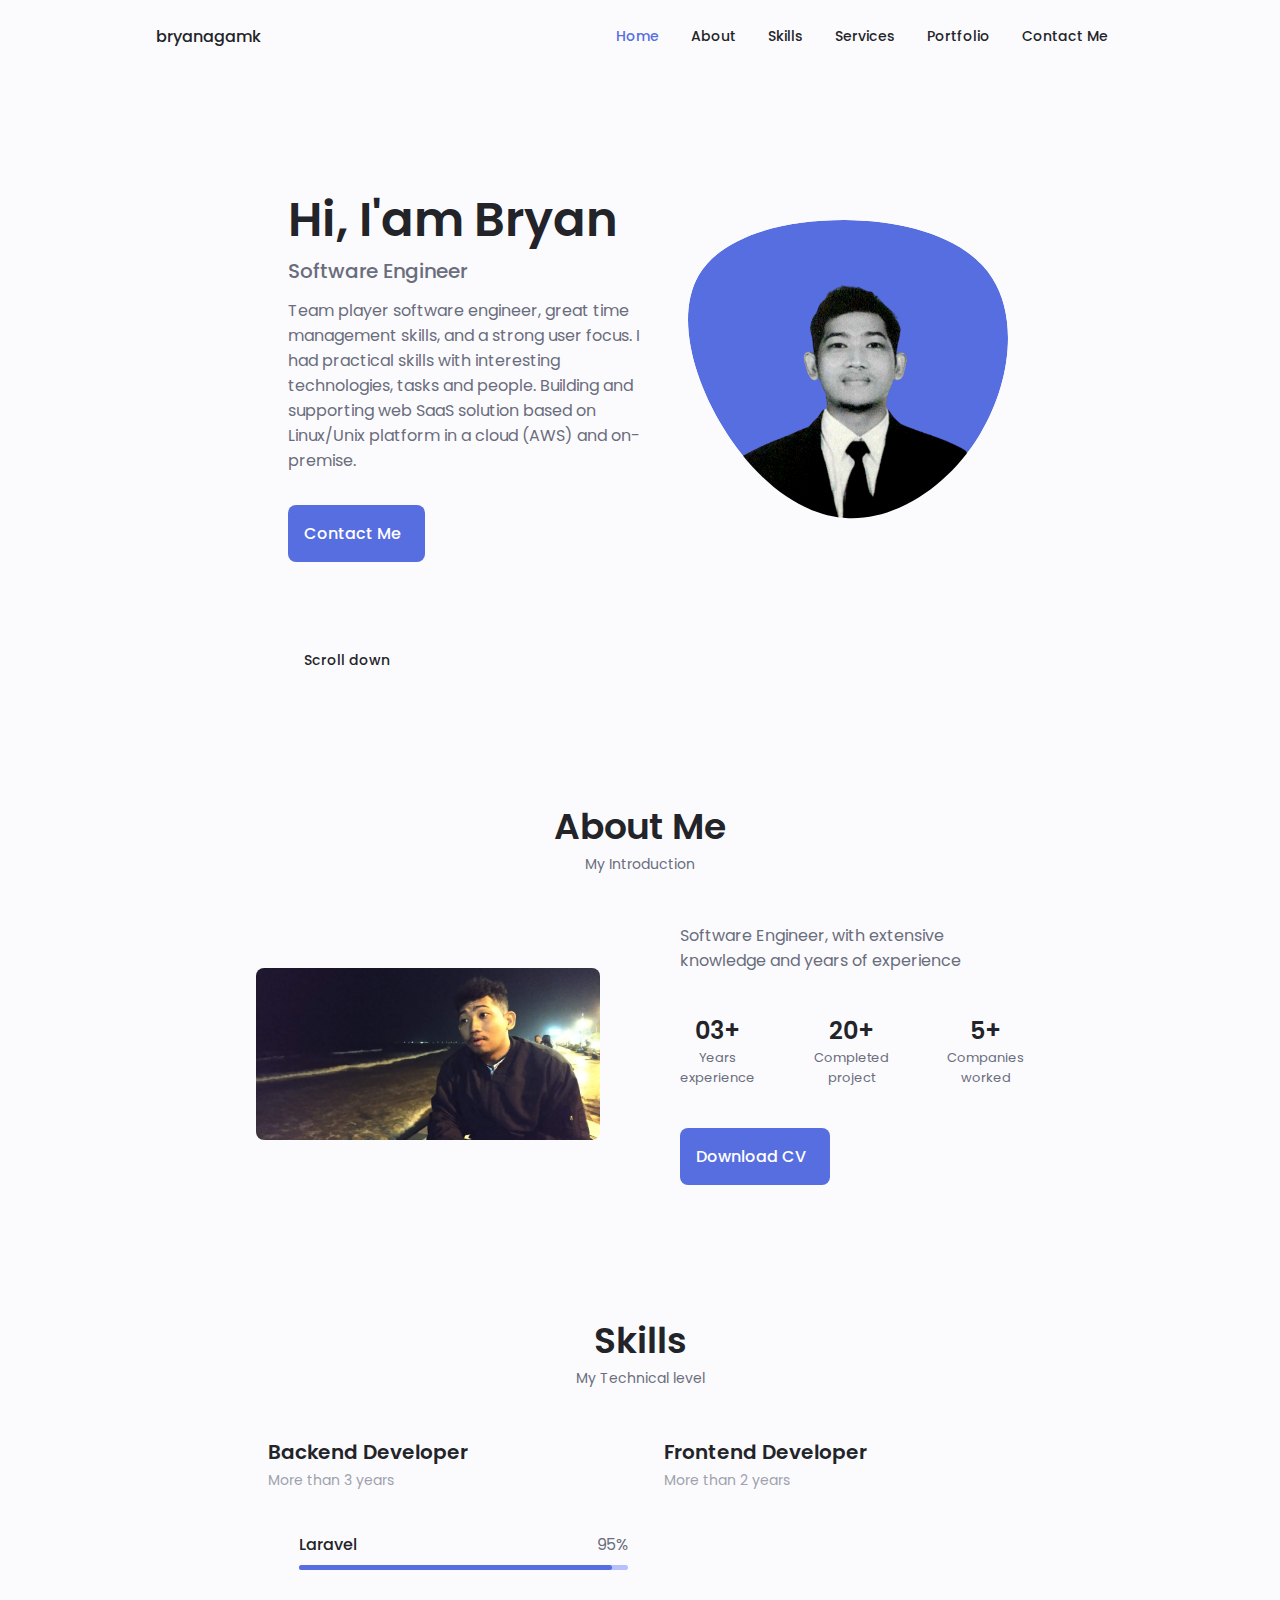
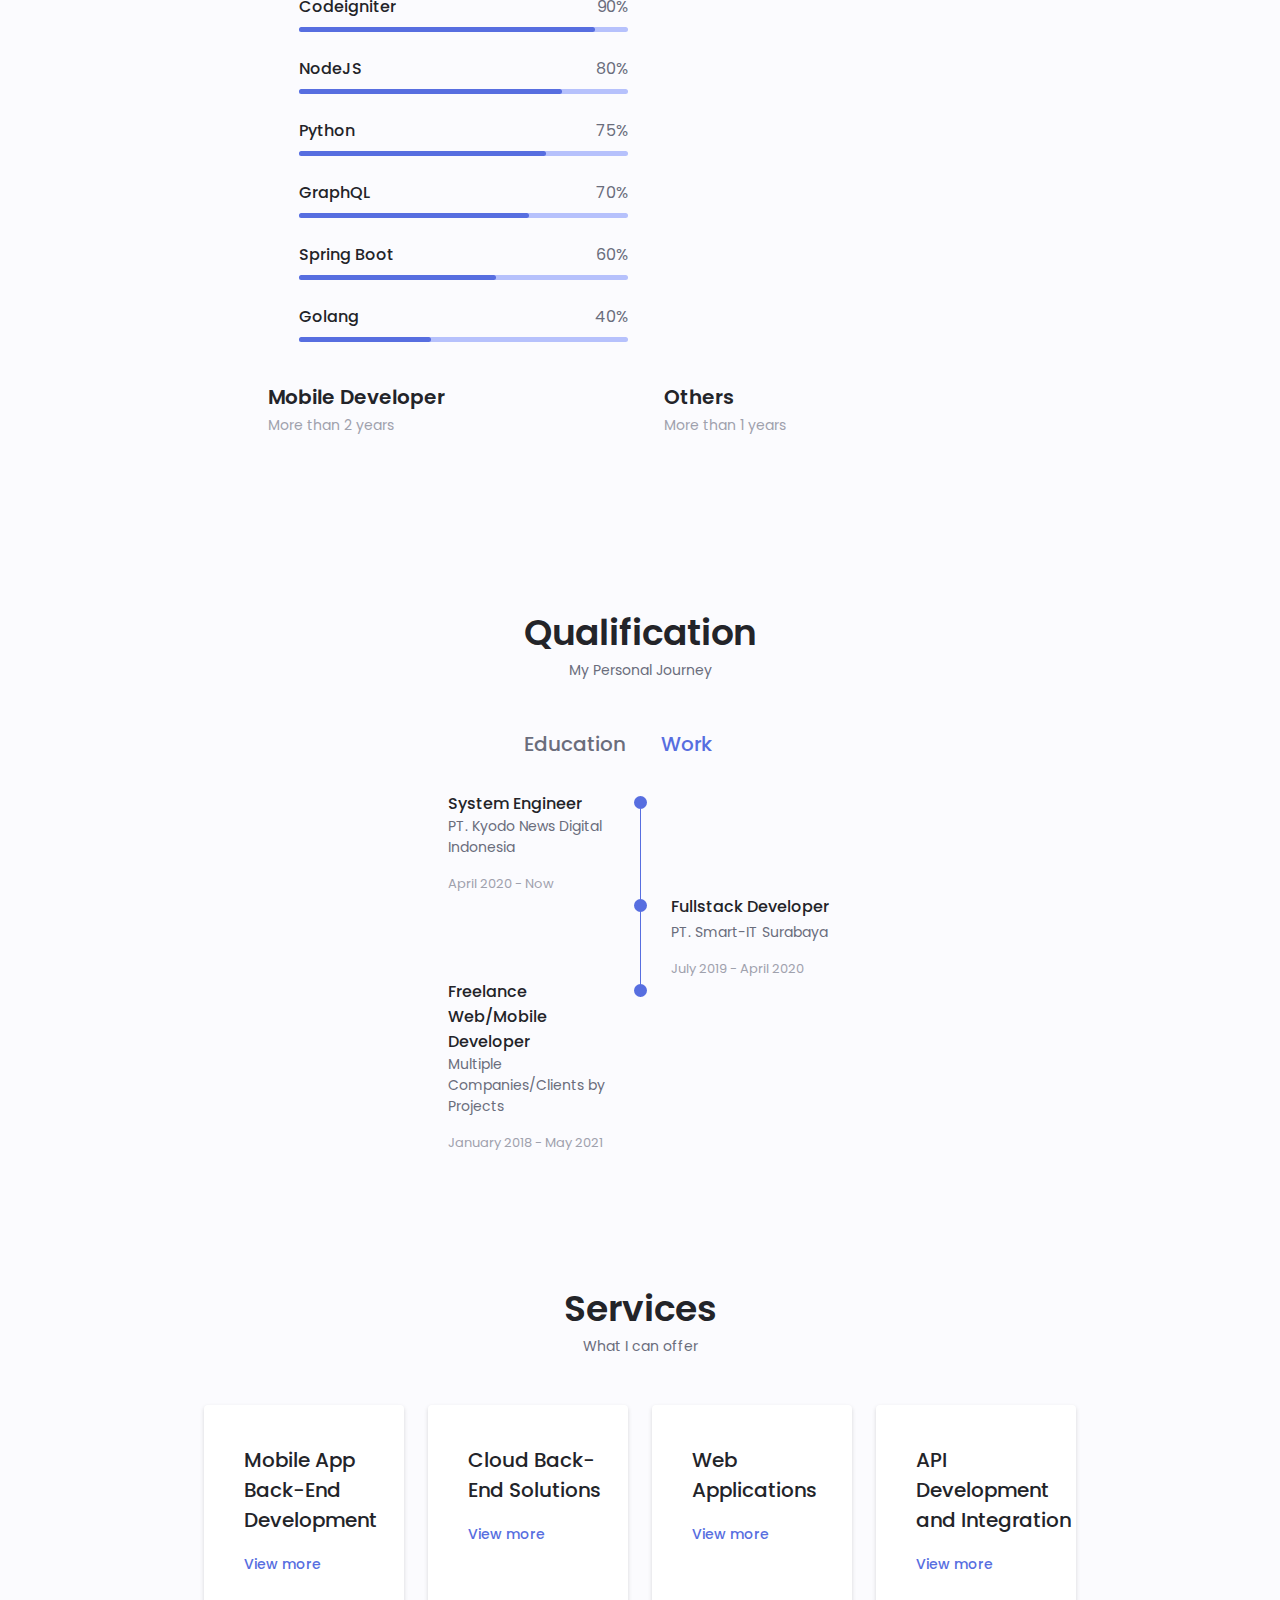
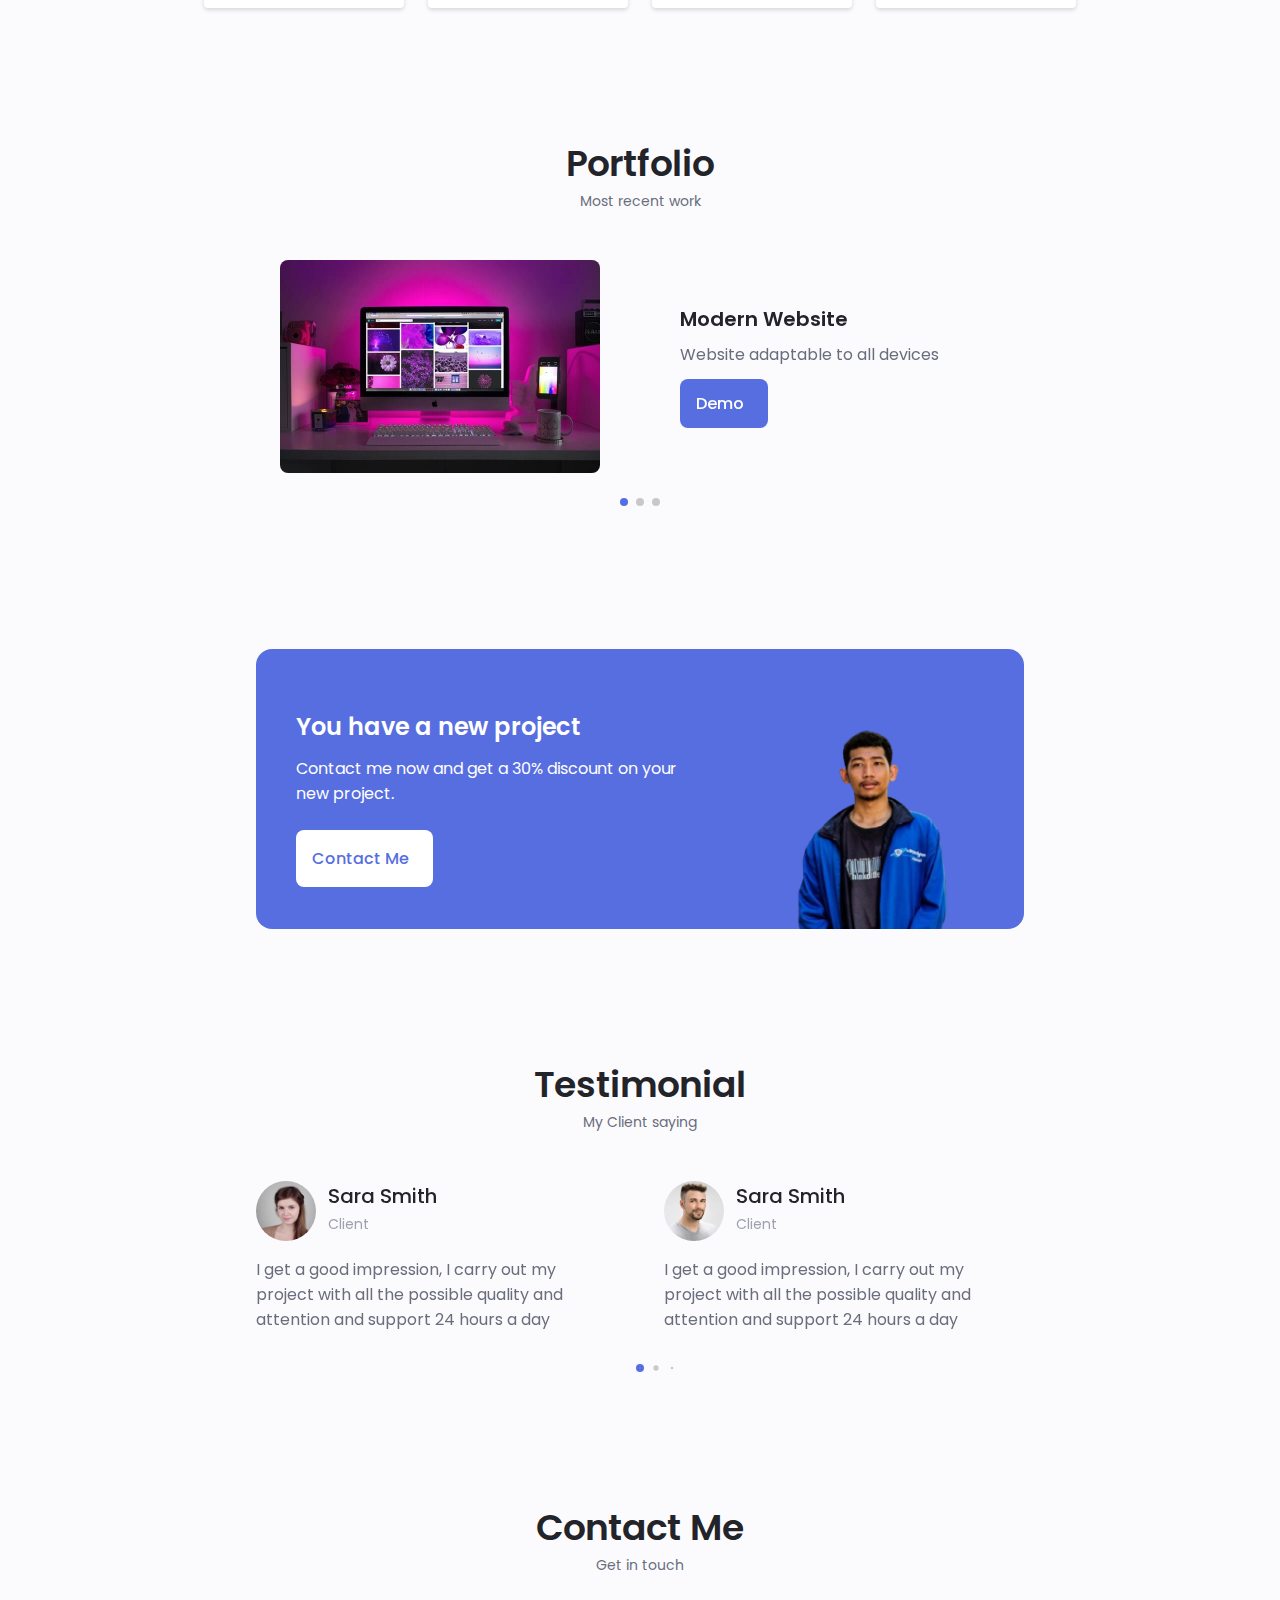
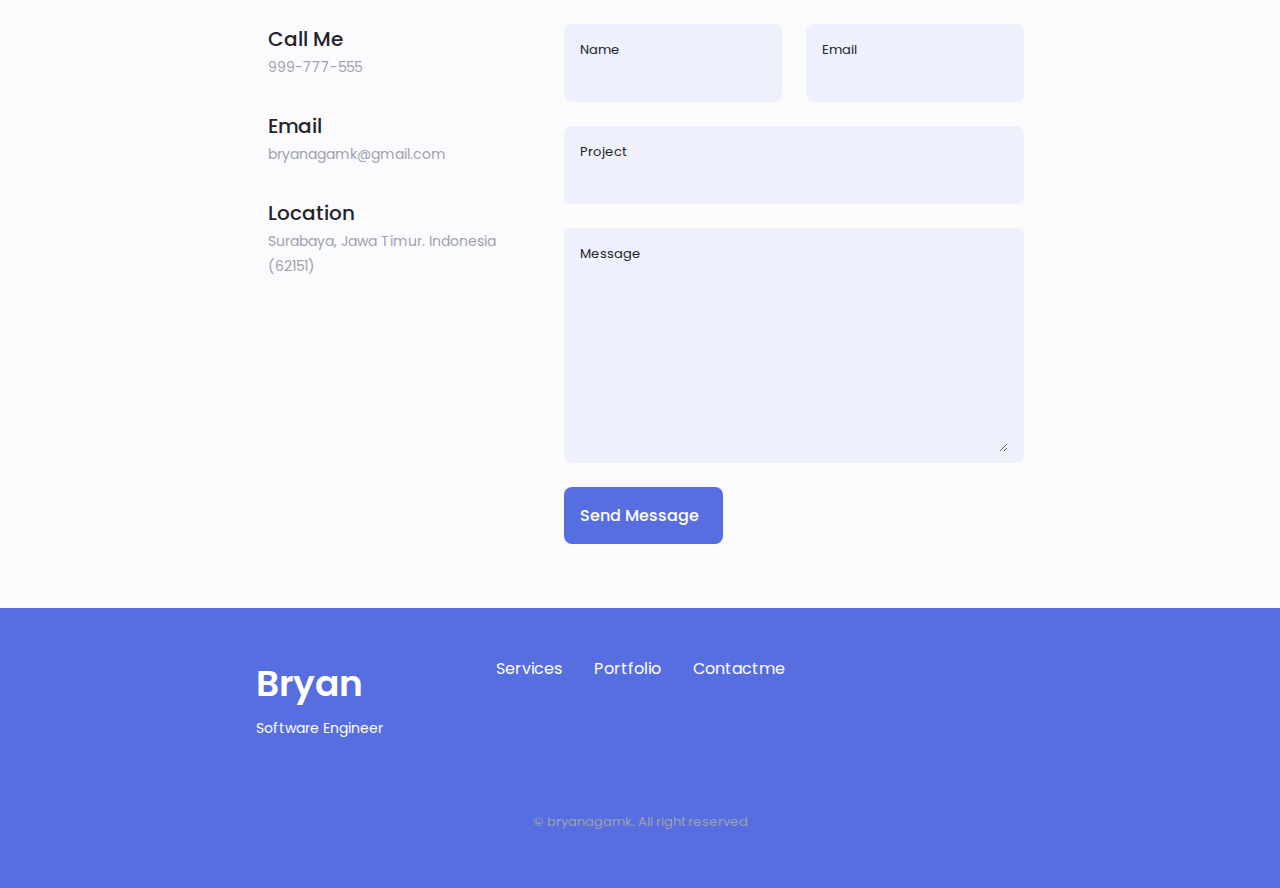
==== index.html @ 6839bb63 "fixing typo" ====
<!DOCTYPE html>
<html lang="en">

<head>
	<meta charset="UTF-8" />
	<meta name="viewport" content="width=device-width, initial-scale=1.0" />

	<!--==================== UNICONS ====================-->
	<link rel="stylesheet" href="https://unicons.iconscout.com/release/v4.0.0/css/line.css" />

	<!--==================== SWIPER CSS ====================-->
	<link rel="stylesheet" href="assets/css/swiper-bundle.min.css" />

	<!--==================== CSS ====================-->
	<link rel="stylesheet" href="assets/css/styles.css" />

	<title>Welcome to Bryan's Website</title>
</head>

<body>
	<!--==================== HEADER ====================-->
	<header class="header" id="header">
		<nav class="nav container">
			<a href="#" class="nav__logo">bryanagamk</a>

			<div class="nav__menu" id="nav-menu">
				<ul class="nav__list grid">
					<li class="nav__item">
						<a href="#home" class="nav__link active-link">
							<i class="uil uil-estate nav__icon"></i> Home
						</a>
					</li>
					<li class="nav__item">
						<a href="#about" class="nav__link">
							<i class="uil uil-user nav__icon"></i> About
						</a>
					</li>
					<li class="nav__item">
						<a href="#skills" class="nav__link">
							<i class="uil uil-file-alt nav__icon"></i>
							Skills
						</a>
					</li>
					<li class="nav__item">
						<a href="#services" class="nav__link">
							<i class="uil uil-briefcase-alt nav__icon"></i>
							Services
						</a>
					</li>
					<li class="nav__item">
						<a href="#portfolio" class="nav__link">
							<i class="uil uil-scenery nav__icon"></i>
							Portfolio
						</a>
					</li>
					<li class="nav__item">
						<a href="#contact" class="nav__link">
							<i class="uil uil-message nav__icon"></i>
							Contact Me
						</a>
					</li>
				</ul>
				<i class="uil uil-times nav__close" id="nav-close"></i>
			</div>
			<div class="nav__btns">
				<!-- Theme change button -->
				<i class="uil uil-moon change-theme" id="theme-button"></i>
				<div class="nav__toggle" id="nav-toggle">
					<i class="uil uil-apps"></i>
				</div>
			</div>
		</nav>
	</header>

	<!--==================== MAIN ====================-->
	<main class="main">
		<!--==================== HOME ====================-->
		<section class="home section" id="home">
			<div class="home__container container grid">
				<div class="home__content grid">
					<div class="home__social">
						<a href="https://www.linkedin.com/in/bryan-agam-kottama-2006a0110/" target="_blank"
							class="home__social-icon">
							<i class="uil uil-linkedin-alt"></i>
						</a>
						<a href="https://github.com/bryanagamk" target="_blank" class="home__social-icon">
							<i class="uil uil-github-alt"></i>
						</a>
						<a href="https://www.instagram.com/bryanagamk/" target="_blank" class="home__social-icon">
							<i class="uil uil-instagram-alt"></i>
						</a>
					</div>

					<div class="home__img">
						<svg class="home__blob" viewBox="0 0 200 187" xmlns="http://www.w3.org/2000/svg"
							xmlns:xlink="http://www.w3.org/1999/xlink">
							<mask id="mask0" mask-type="alpha">
								<path d="M190.312 36.4879C206.582 62.1187 201.309 102.826 182.328 134.186C163.346 165.547 
									130.807 187.559 100.226 186.353C69.6454 185.297 41.0228 161.023 21.7403 129.362C2.45775 
									97.8511 -7.48481 59.1033 6.67581 34.5279C20.9871 10.1032 59.7028 -0.149132 97.9666 
									0.00163737C136.23 0.303176 174.193 10.857 190.312 36.4879Z" />
							</mask>
							<g mask="url(#mask0)">
								<path d="M190.312 36.4879C206.582 62.1187 201.309 102.826 182.328 134.186C163.346 
									165.547 130.807 187.559 100.226 186.353C69.6454 185.297 41.0228 161.023 21.7403 
									129.362C2.45775 97.8511 -7.48481 59.1033 6.67581 34.5279C20.9871 10.1032 59.7028 
									-0.149132 97.9666 0.00163737C136.23 0.303176 174.193 10.857 190.312 36.4879Z" />
								<image class="home__blob-img" x="18" y="22" xlink:href="assets/img/perfil.png" />
							</g>
						</svg>
					</div>

					<div class="home__data">
						<h1 class="home__title">Hi, I'am Bryan</h1>
						<h3 class="home__subtitle">Software Engineer</h3>
						<p class="home__description">
							Team player software engineer, great time management skills, and a strong user focus. I had
							practical skills with interesting technologies, tasks and people.
							Building and supporting web SaaS solution based on Linux/Unix platform in a cloud (AWS) and
							on-premise.
						</p>
						<a href="#contact" class="button button--flex">
							Contact Me
							<i class="uil uil-message button__icon"></i>
						</a>
					</div>
				</div>
				<div class="home__scroll">
					<a href="#about" class="home__scroll-button button--flex">
						<i class="uil uil-mouse-alt home__scroll-mouse"></i>
						<span class="home__scroll-name">Scroll down</span>
						<i class="uil uil-arrow-down home__scroll-arrow"></i>
					</a>
				</div>
			</div>
		</section>

		<!--==================== ABOUT ====================-->
		<section class="about section" id="about">
			<h2 class="section__title">About Me</h2>
			<span class="section__subtitle">My Introduction</span>

			<div class="about__container container grid">
				<img src="assets/img/about.jpg" alt="" class="about__img" />

				<div class="about__data">
					<p class="about__description">
						Software Engineer, with extensive knowledge and years of
						experience
					</p>
					<div class="about__info">
						<div>
							<span class="about__info-title">03+</span>
							<span class="about__info-name">Years <br />
								experience</span>
						</div>
						<div>
							<span class="about__info-title">20+</span>
							<span class="about__info-name">Completed <br />
								project</span>
						</div>
						<div>
							<span class="about__info-title">5+</span>
							<span class="about__info-name">Companies <br />
								worked</span>
						</div>
					</div>

					<div class="about__buttons">
						<a download="" href="assets/pdf/bryanagamk-cv.pdf" class="button button--flex">
							Download CV
							<i class="uil uil-download-alt button__icon"></i>
						</a>
					</div>
				</div>
			</div>
		</section>

		<!--==================== SKILLS ====================-->
		<section class="skills section" id="skills">
			<h2 class="section__title">Skills</h2>
			<span class="section__subtitle">My Technical level</span>

			<div class="skills__container container grid">
				<!-- Skill 1 -->
				<div class="skills__content skills__open">
					<div class="skills__header">
						<i class="uil uil-server-network skills__icon"></i>
						<div>
							<h1 class="skills__title">
								Backend Developer
							</h1>
							<span class="skills__subtitle">More than 3 years</span>
						</div>

						<i class="uil uil-angle-down skills__arrow"></i>
					</div>

					<div class="skills__list grid">
						<div class="skills__data">
							<div class="skills__titles">
								<h3 class="skills__name">Laravel</h3>
								<span class="skills__number">95%</span>
							</div>
							<div class="skills__bar">
								<span class="skills__percentage skills__laravel"></span>
							</div>
						</div>

						<div class="skills__data">
							<div class="skills__titles">
								<h3 class="skills__name">Codeigniter</h3>
								<span class="skills__number">90%</span>
							</div>
							<div class="skills__bar">
								<span class="skills__percentage skills__ci"></span>
							</div>
						</div>

						<div class="skills__data">
							<div class="skills__titles">
								<h3 class="skills__name">NodeJS</h3>
								<span class="skills__number">80%</span>
							</div>
							<div class="skills__bar">
								<span class="skills__percentage skills__nodejs"></span>
							</div>
						</div>

						<div class="skills__data">
							<div class="skills__titles">
								<h3 class="skills__name">Python</h3>
								<span class="skills__number">75%</span>
							</div>
							<div class="skills__bar">
								<span class="skills__percentage skills__python"></span>
							</div>
						</div>

						<div class="skills__data">
							<div class="skills__titles">
								<h3 class="skills__name">GraphQL</h3>
								<span class="skills__number">70%</span>
							</div>
							<div class="skills__bar">
								<span class="skills__percentage skills__graphql"></span>
							</div>
						</div>

						<div class="skills__data">
							<div class="skills__titles">
								<h3 class="skills__name">
									Spring Boot
								</h3>
								<span class="skills__number">60%</span>
							</div>
							<div class="skills__bar">
								<span class="skills__percentage skills__spring"></span>
							</div>
						</div>

						<div class="skills__data">
							<div class="skills__titles">
								<h3 class="skills__name">Golang</h3>
								<span class="skills__number">40%</span>
							</div>
							<div class="skills__bar">
								<span class="skills__percentage skills__golang"></span>
							</div>
						</div>
					</div>
				</div>

				<!-- Skill 2 -->
				<div class="skills__content skills__close">
					<div class="skills__header">
						<i class="uil uil-brackets-curly skills__icon"></i>
						<div>
							<h1 class="skills__title">
								Frontend Developer
							</h1>
							<span class="skills__subtitle">More than 2 years</span>
						</div>

						<i class="uil uil-angle-down skills__arrow"></i>
					</div>

					<div class="skills__list grid">
						<div class="skills__data">
							<div class="skills__titles">
								<h3 class="skills__name">HTML</h3>
								<span class="skills__number">90%</span>
							</div>
							<div class="skills__bar">
								<span class="skills__percentage skills__html"></span>
							</div>
						</div>

						<div class="skills__data">
							<div class="skills__titles">
								<h3 class="skills__name">CSS</h3>
								<span class="skills__number">90%</span>
							</div>
							<div class="skills__bar">
								<span class="skills__percentage skills__css"></span>
							</div>
						</div>

						<div class="skills__data">
							<div class="skills__titles">
								<h3 class="skills__name">JavaScript</h3>
								<span class="skills__number">80%</span>
							</div>
							<div class="skills__bar">
								<span class="skills__percentage skills__js"></span>
							</div>
						</div>

						<div class="skills__data">
							<div class="skills__titles">
								<h3 class="skills__name">ReactJS</h3>
								<span class="skills__number">80%</span>
							</div>
							<div class="skills__bar">
								<span class="skills__percentage skills__react"></span>
							</div>
						</div>

						<div class="skills__data">
							<div class="skills__titles">
								<h3 class="skills__name">Tailwind</h3>
								<span class="skills__number">80%</span>
							</div>
							<div class="skills__bar">
								<span class="skills__percentage skills__tailwind"></span>
							</div>
						</div>

						<div class="skills__data">
							<div class="skills__titles">
								<h3 class="skills__name">Bootstrap</h3>
								<span class="skills__number">75%</span>
							</div>
							<div class="skills__bar">
								<span class="skills__percentage skills__bootstrap"></span>
							</div>
						</div>
					</div>
				</div>

				<!-- Skill 3 -->
				<div class="skills__content skills__close">
					<div class="skills__header">
						<i class="uil uil-android skills__icon"></i>
						<div>
							<h1 class="skills__title">
								Mobile Developer
							</h1>
							<span class="skills__subtitle">More than 2 years</span>
						</div>

						<i class="uil uil-angle-down skills__arrow"></i>
					</div>

					<div class="skills__list grid">
						<div class="skills__data">
							<div class="skills__titles">
								<h3 class="skills__name">Java</h3>
								<span class="skills__number">80%</span>
							</div>
							<div class="skills__bar">
								<span class="skills__percentage skills__java"></span>
							</div>
						</div>

						<div class="skills__data">
							<div class="skills__titles">
								<h3 class="skills__name">React Native</h3>
								<span class="skills__number">75%</span>
							</div>
							<div class="skills__bar">
								<span class="skills__percentage skills__rnative"></span>
							</div>
						</div>

						<div class="skills__data">
							<div class="skills__titles">
								<h3 class="skills__name"> Kotlin </h3>
								<span class="skills__number">60%</span>
							</div>
							<div class="skills__bar">
								<span class="skills__percentage skills__kotlin"></span>
							</div>
						</div>

					</div>
				</div>

				<!-- Skill 4 -->
				<div class="skills__content skills__close">
					<div class="skills__header">
						<i class="uil uil-cloud-database-tree skills__icon"></i>
						<div>
							<h1 class="skills__title">
								Others
							</h1>
							<span class="skills__subtitle">More than 1 years</span>
						</div>

						<i class="uil uil-angle-down skills__arrow"></i>
					</div>

					<div class="skills__list grid">
						<div class="skills__data">
							<div class="skills__titles">
								<h3 class="skills__name">Git</h3>
								<span class="skills__number">90%</span>
							</div>
							<div class="skills__bar">
								<span class="skills__percentage skills__git"></span>
							</div>
						</div>

						<div class="skills__data">
							<div class="skills__titles">
								<h3 class="skills__name">Linux</h3>
								<span class="skills__number">90%</span>
							</div>
							<div class="skills__bar">
								<span class="skills__percentage skills__linux"></span>
							</div>
						</div>

						<div class="skills__data">
							<div class="skills__titles">
								<h3 class="skills__name">AWS (VPC, EC2, ALB, S3, etc)</h3>
								<span class="skills__number">80%</span>
							</div>
							<div class="skills__bar">
								<span class="skills__percentage skills__aws"></span>
							</div>
						</div>

						<div class="skills__data">
							<div class="skills__titles">
								<h3 class="skills__name">MySQL</h3>
								<span class="skills__number">85%</span>
							</div>
							<div class="skills__bar">
								<span class="skills__percentage skills__mysql"></span>
							</div>
						</div>

						<div class="skills__data">
							<div class="skills__titles">
								<h3 class="skills__name">PostgreSQL</h3>
								<span class="skills__number">80%</span>
							</div>
							<div class="skills__bar">
								<span class="skills__percentage skills__pgsql"></span>
							</div>
						</div>
						<div class="skills__data">
							<div class="skills__titles">
								<h3 class="skills__name">MongoDB</h3>
								<span class="skills__number">75%</span>
							</div>
							<div class="skills__bar">
								<span class="skills__percentage skills__mongo"></span>
							</div>
						</div>
						<div class="skills__data">
							<div class="skills__titles">
								<h3 class="skills__name">Firebase</h3>
								<span class="skills__number">65%</span>
							</div>
							<div class="skills__bar">
								<span class="skills__percentage skills__firebase"></span>
							</div>
						</div>
						<div class="skills__data">
							<div class="skills__titles">
								<h3 class="skills__name">Redis</h3>
								<span class="skills__number">40%</span>
							</div>
							<div class="skills__bar">
								<span class="skills__percentage skills__redis"></span>
							</div>
						</div>
					</div>
				</div>
			</div>
		</section>

		<!--==================== QUALIFICATION ====================-->
		<section class="qualification section">
			<h2 class="section__title">Qualification</h2>
			<span class="section__subtitle">My Personal Journey</span>

			<div class="qualification__container container">
				<div class="qualification__tabs">
					<div class="qualification__button button--flex" data-target="#education">
						<i class="uil uil-graduation-cap qualification__icon"></i>
						Education
					</div>

					<div class="qualification__button button--flex qualification__active" data-target="#work">
						<i class="uil uil-briefcase-alt qualification__icon"></i>
						Work
					</div>
				</div>

				<div class="qualification__sections">
					<!-- qualification content 1 -->
					<div class="qualification__content" data-content id="education">
						<!-- qualification 1 -->
						<div class="qualification__data">
							<div>
								<h3 class="qualification__title">
									Informatics Engineering
								</h3>
								<span class="qualification__subtitle">PENS -Surabaya</span>
								<div class="qualification__calendar">
									<i class="uil uil-calendar-alt"></i>
									2015 - 2019
								</div>
							</div>

							<div>
								<span class="qualification__rounder"></span>
								<span class="qualification__line"></span>
							</div>
						</div>
						<!-- qualification 2 -->
						<div class="qualification__data">
							<div></div>

							<div>
								<span class="qualification__rounder"></span>
								<!-- <span class="qualification__line"></span> -->
							</div>

							<div>
								<h3 class="qualification__title">
									SMA Negeri 1 Bojonegoro
								</h3>
								<span class="qualification__subtitle">Bojonegoro</span>
								<div class="qualification__calendar">
									<i class="uil uil-calendar-alt"></i>
									2012 - 2015
								</div>
							</div>
						</div>
					</div>
					<!-- qualification content 2 -->
					<div class="qualification__content qualification__active" data-content id="work">
						<!-- qualification 1 -->
						<div class="qualification__data">
							<div>
								<h3 class="qualification__title">
									System Engineer
								</h3>
								<span class="qualification__subtitle">PT. Kyodo News Digital Indonesia</span>
								<div class="qualification__calendar">
									<i class="uil uil-calendar-alt"></i>
									April 2020 - Now
								</div>
							</div>

							<div>
								<span class="qualification__rounder"></span>
								<span class="qualification__line"></span>
							</div>
						</div>
						<!-- qualification 2 -->
						<div class="qualification__data">

							<div></div>
							<div>
								<span class="qualification__rounder"></span>
								<span class="qualification__line"></span>
							</div>

							<div>
								<h3 class="qualification__title">
									Fullstack Developer
								</h3>
								<span class="qualification__subtitle">PT. Smart-IT Surabaya</span>
								<div class="qualification__calendar">
									<i class="uil uil-calendar-alt"></i>
									July 2019 - April 2020
								</div>
							</div>
						</div>
						<!-- qualification 3 -->
						<div class="qualification__data">

							<div>
								<h3 class="qualification__title">
									Freelance Web/Mobile Developer
								</h3>
								<span class="qualification__subtitle">Multiple Companies/Clients by Projects</span>
								<div class="qualification__calendar">
									<i class="uil uil-calendar-alt"></i>
									January 2018 - May 2021
								</div>
							</div>
							<div>
								<span class="qualification__rounder"></span>
								<!-- <span class="qualification__line"></span> -->
							</div>
						</div>
					</div>
				</div>
			</div>
		</section>

		<!--==================== SERVICES ====================-->
		<section class="services section" id="services">
			<h2 class="section__title">Services</h2>
			<span class="section__subtitle">What I can offer</span>

			<div class="services__container container grid">
				<!-- Services 1 -->
				<div class="services__content">
					<div>
						<i class="uil uil-mobile-android servicess__icon"></i>
						<h3 class="services__title">
							Mobile App <br> Back-End Development
						</h3>
					</div>

					<span class="button button--flex button--small button--link services__button">
						View more
						<i class="uil uil-arrow-right button__icon"></i>
					</span>

					<div class="services__modal">
						<div class="services__modal-content">
							<h4 class="services__modal-title">
								Mobile App <br> Back-End Development
							</h4>
							<i class="uil uil-times services__modal-close"></i>

							<ul class="services__modal-services grid">
								<li class="services__modal-service">
									<i class="uil uil-check-circle services__modal-icon"></i>
									<p>I develop API.</p>
								</li>
								<li class="services__modal-service">
									<i class="uil uil-check-circle services__modal-icon"></i>
									<p>Web Page development.</p>
								</li>
								<li class="services__modal-service">
									<i class="uil uil-check-circle services__modal-icon"></i>
									<p>I develop API.</p>
								</li>
								<li class="services__modal-service">
									<i class="uil uil-check-circle services__modal-icon"></i>
									<p>I develop API.</p>
								</li>
							</ul>
						</div>
					</div>
				</div>

				<!-- Services 2 -->
				<div class="services__content">
					<div>
						<i class="uil uil-cloud-computing servicess__icon"></i>
						<h3 class="services__title">
							Cloud Back-End Solutions
						</h3>
					</div>

					<span class="button button--flex button--small button--link services__button">
						View more
						<i class="uil uil-arrow-right button__icon"></i>
					</span>

					<div class="services__modal">
						<div class="services__modal-content">
							<h4 class="services__modal-title">
								Cloud Back-End Solutions
							</h4>
							<i class="uil uil-times services__modal-close"></i>

							<ul class="services__modal-services grid">
								<li class="services__modal-service">
									<i class="uil uil-check-circle services__modal-icon"></i>
									<p>I develop API.</p>
								</li>
								<li class="services__modal-service">
									<i class="uil uil-check-circle services__modal-icon"></i>
									<p>Web Page development.</p>
								</li>
								<li class="services__modal-service">
									<i class="uil uil-check-circle services__modal-icon"></i>
									<p>I develop API.</p>
								</li>
								<li class="services__modal-service">
									<i class="uil uil-check-circle services__modal-icon"></i>
									<p>I develop API.</p>
								</li>
							</ul>
						</div>
					</div>
				</div>

				<!-- Services 3 -->
				<div class="services__content">
					<div>
						<i class="uil uil-arrow servicess__icon"></i>
						<h3 class="services__title">
							Web Applications
						</h3>
					</div>

					<span class="button button--flex button--small button--link services__button">
						View more
						<i class="uil uil-arrow-right button__icon"></i>
					</span>

					<div class="services__modal">
						<div class="services__modal-content">
							<h4 class="services__modal-title">
								Web Applications
							</h4>
							<i class="uil uil-times services__modal-close"></i>

							<ul class="services__modal-services grid">
								<li class="services__modal-service">
									<i class="uil uil-check-circle services__modal-icon"></i>
									<p>I develop API.</p>
								</li>
								<li class="services__modal-service">
									<i class="uil uil-check-circle services__modal-icon"></i>
									<p>Web Page development.</p>
								</li>
								<li class="services__modal-service">
									<i class="uil uil-check-circle services__modal-icon"></i>
									<p>I develop API.</p>
								</li>
								<li class="services__modal-service">
									<i class="uil uil-check-circle services__modal-icon"></i>
									<p>I develop API.</p>
								</li>
							</ul>
						</div>
					</div>
				</div>

				<!-- Services 4 -->
				<div class="services__content">
					<div>
						<i class="uil uil-data-sharing servicess__icon"></i>
						<h3 class="services__title">
							API Development and Integration
						</h3>
					</div>

					<span class="button button--flex button--small button--link services__button">
						View more
						<i class="uil uil-arrow-right button__icon"></i>
					</span>

					<div class="services__modal">
						<div class="services__modal-content">
							<h4 class="services__modal-title">
								API Development and Integration
							</h4>
							<i class="uil uil-times services__modal-close"></i>

							<ul class="services__modal-services grid">
								<li class="services__modal-service">
									<i class="uil uil-check-circle services__modal-icon"></i>
									<p>I develop API.</p>
								</li>
								<li class="services__modal-service">
									<i class="uil uil-check-circle services__modal-icon"></i>
									<p>Web Page development.</p>
								</li>
								<li class="services__modal-service">
									<i class="uil uil-check-circle services__modal-icon"></i>
									<p>I develop API.</p>
								</li>
								<li class="services__modal-service">
									<i class="uil uil-check-circle services__modal-icon"></i>
									<p>I develop API.</p>
								</li>
							</ul>
						</div>
					</div>
				</div>
			</div>
		</section>

		<!--==================== PORTFOLIO ====================-->
		<section class="portfolio section" id="portfolio">
			<h2 class="section__title">Portfolio</h2>
			<span class="section__subtitle">Most recent work</span>

			<div class="portfolio__container container swiper">
				<div class="swiper-wrapper">
					<!-- portfolio 1 -->
					<div class="portfolio__content grid swiper-slide">
						<img src="assets/img/portfolio1.jpg" alt="" class="portfolio__img" />

						<div class="portfolio__data">
							<h3 class="portfolio__title">Modern Website</h3>
							<p class="portfolio__description">
								Website adaptable to all devices
							</p>
							<a href="#" class="button button--flex button--small portfolio__button">
								Demo
								<i class="uil uil-arrow-right button__icon"></i>
							</a>
						</div>
					</div>

					<!-- portfolio 2 -->
					<div class="portfolio__content grid swiper-slide">
						<img src="assets/img/portfolio2.jpg" alt="" class="portfolio__img" />

						<div class="portfolio__data">
							<h3 class="portfolio__title">Modern Website</h3>
							<p class="portfolio__description">
								Website adaptable to all devices
							</p>
							<a href="#" class="button button--flex button--small portfolio__button">
								Demo
								<i class="uil uil-arrow-right button__icon"></i>
							</a>
						</div>
					</div>

					<!-- portfolio 3 -->
					<div class="portfolio__content grid swiper-slide">
						<img src="assets/img/portfolio3.jpg" alt="" class="portfolio__img" />

						<div class="portfolio__data">
							<h3 class="portfolio__title">Modern Website</h3>
							<p class="portfolio__description">
								Website adaptable to all devices
							</p>
							<a href="#" class="button button--flex button--small portfolio__button">
								Demo
								<i class="uil uil-arrow-right button__icon"></i>
							</a>
						</div>
					</div>
				</div>

				<!-- Button Arrow -->
				<div class="swiper-button-next">
					<i class="uil uil-angle-right-b swiper-portfolio-icon"></i>
				</div>
				<div class="swiper-button-prev">
					<i class="uil uil-angle-left-b swiper-portfolio-icon"></i>
				</div>

				<!-- pagination -->
				<div class="swiper-pagination"></div>
			</div>
		</section>

		<!--==================== PROJECT IN MIND ====================-->
		<section class="project section">
			<div class="project__bg">
				<div class="project__container container grid">
					<div class="project__data">
						<h2 class="project__title">You have a new project</h2>
						<p class="project__description">Contact me now and get a 30% discount on your new project.</p>
						<a href="#contact" class="button button--flex button--white">
							Contact Me
							<i class="uil uil-message project__icon button__icon"></i>
						</a>
					</div>

					<img src="assets/img/project.png" alt="" class="project__img">
				</div>
			</div>
		</section>

		<!--==================== TESTIMONIAL ====================-->
		<section class="testimonial section">
			<h2 class="section__title">Testimonial</h2>
			<span class="section__subtitle">My Client saying</span>

			<div class="testimonial__container container swiper">
				<div class="swiper-wrapper">
					<!-- testimonial 1 -->
					<div class="testimonial__content swiper-slide">
						<div class="testimonial__data">
							<div class="testimonial__header">
								<img src="assets/img/testimonial1.jpg" alt="" class="testimonial__img">

								<div>
									<h3 class="testimonial__name">Sara Smith</h3>
									<span class="testimonial__client">Client</span>
								</div>
							</div>
							<div>
								<i class="uil uil-star testimonial__icon-star"></i>
								<i class="uil uil-star testimonial__icon-star"></i>
								<i class="uil uil-star testimonial__icon-star"></i>
								<i class="uil uil-star testimonial__icon-star"></i>
								<i class="uil uil-star testimonial__icon-star"></i>
							</div>
						</div>

						<p class="testimonial__description">
							I get a good impression, I carry out my project with all the possible quality and attention
							and support 24 hours a day
						</p>
					</div>

					<!-- testimonial 2 -->
					<div class="testimonial__content swiper-slide">
						<div class="testimonial__data">
							<div class="testimonial__header">
								<img src="assets/img/testimonial2.jpg" alt="" class="testimonial__img">

								<div>
									<h3 class="testimonial__name">Sara Smith</h3>
									<span class="testimonial__client">Client</span>
								</div>
							</div>
							<div>
								<i class="uil uil-star testimonial__icon-star"></i>
								<i class="uil uil-star testimonial__icon-star"></i>
								<i class="uil uil-star testimonial__icon-star"></i>
								<i class="uil uil-star testimonial__icon-star"></i>
								<i class="uil uil-star testimonial__icon-star"></i>
							</div>
						</div>

						<p class="testimonial__description">
							I get a good impression, I carry out my project with all the possible quality and attention
							and support 24 hours a day
						</p>
					</div>

					<!-- testimonial 3 -->
					<div class="testimonial__content swiper-slide">
						<div class="testimonial__data">
							<div class="testimonial__header">
								<img src="assets/img/testimonial3.jpg" alt="" class="testimonial__img">

								<div>
									<h3 class="testimonial__name">Sara Smith</h3>
									<span class="testimonial__client">Client</span>
								</div>
							</div>
							<div>
								<i class="uil uil-star testimonial__icon-star"></i>
								<i class="uil uil-star testimonial__icon-star"></i>
								<i class="uil uil-star testimonial__icon-star"></i>
								<i class="uil uil-star testimonial__icon-star"></i>
								<i class="uil uil-star testimonial__icon-star"></i>
							</div>
						</div>

						<p class="testimonial__description">
							I get a good impression, I carry out my project with all the possible quality and attention
							and support 24 hours a day
						</p>
					</div>
				</div>

				<div class="swiper-pagination swiper-pagination-testimonial"></div>
			</div>

		</section>

		<!--==================== CONTACT ME ====================-->
		<section class="contact section" id="contact">
			<h2 class="section__title">Contact Me</h2>
			<span class="section__subtitle">Get in touch</span>

			<div class="contact__container container grid">
				<div>
					<div class="contact__information">
						<i class="uil uil-phone contact__icon"></i>
						<div>
							<h3 class="contact__title">Call Me</h3>
							<span class="contact__subtitle">999-777-555</span>
						</div>
					</div>

					<div class="contact__information">
						<i class="uil uil-envelope contact__icon"></i>
						<div>
							<h3 class="contact__title">Email</h3>
							<span class="contact__subtitle">bryanagamk@gmail.com</span>
						</div>
					</div>

					<div class="contact__information">
						<i class="uil uil-map-marker contact__icon"></i>
						<div>
							<h3 class="contact__title">Location</h3>
							<span class="contact__subtitle">Surabaya, Jawa Timur. Indonesia (62151)</span>
						</div>
					</div>
				</div>

				<form action="" class="contact__form grid">
					<div class="contact__inputs grid">
						<div class="contact__content">
							<label for="" class="contact__label">Name</label>
							<input type="text" class="contact__input">
						</div>
						<div class="contact__content">
							<label for="" class="contact__label">Email</label>
							<input type="email" class="contact__input">
						</div>
					</div>
					<div class="contact__content">
						<label for="" class="contact__label">Project</label>
						<input type="text" class="contact__input">
					</div>
					<div class="contact__content">
						<label for="" class="contact__label">Message</label>
						<textarea name="" id="" cols="0" rows="7" class="contact__input"></textarea>
					</div>

					<div>
						<a href="" class="button button--flex">
							Send Message
							<i class="uil uil-message button__icon"></i>
						</a>
					</div>
				</form>
			</div>
		</section>
	</main>

	<!--==================== FOOTER ====================-->
	<footer class="footer">
		<div class="footer__bg">
			<div class="footer__container container grid">
				<div>
					<h1 class="footer__title">Bryan</h1>
					<span class="footer__subtitle">Software Engineer</span>
				</div>

				<ul class="footer__links">
					<li>
						<a href="#services" class="footer__link">Services</a>
					</li>
					<li>
						<a href="#portfolio" class="footer__link">Portfolio</a>
					</li>
					<li>
						<a href="#contact" class="footer__link">Contactme</a>
					</li>
				</ul>

				<div class="footer__socials">
					<a href="" target="_blank" class="footer__social">
						<i class="uil uil-facebook-f"></i>
					</a>
					<a href="" target="_blank" class="footer__social">
						<i class="uil uil-instagram"></i>
					</a>
					<a href="" target="_blank" class="footer__social">
						<i class="uil uil-twitter-alt"></i>
					</a>
				</div>
			</div>

			<p class="footer__copy">
				&#169; bryanagamk. All right reserved
			</p>
		</div>
	</footer>

	<!--==================== SCROLL TOP ====================-->
	<a href="#" class="scrollup" id="scroll-up">
		<i class="uil uil-arrow-up scrollup__icon"></i>
	</a>

	<!--==================== SWIPER JS ====================-->
	<script src="assets/js/swiper-bundle.min.js"></script>

	<!--==================== MAIN JS ====================-->
	<script src="assets/js/main.js"></script>
</body>

</html>
---- assets/css/styles.css ----
/*==================== GOOGLE FONTS ====================*/
@import url("https://fonts.googleapis.com/css2?family=Poppins:wght@400;500;600&display=swap");

/*==================== VARIABLES CSS ====================*/
:root {
	--header-height: 3rem;

	/*========== Colors ==========*/
	/* Change favorite color */
	--hue-color: 230;
	/*Purple 250 - Green 142 - Blue 230 - Pink 340*/

	/* HSL color mode */
	--first-color: hsl(var(--hue-color), 69%, 61%);
	--first-color-second: hsl(var(--hue-color), 69%, 61%);
	--first-color-alt: hsl(var(--hue-color), 57%, 53%);
	--first-color-lighter: hsl(var(--hue-color), 92%, 85%);
	--title-color: hsl(var(--hue-color), 8%, 15%);
	--text-color: hsl(var(--hue-color), 8%, 45%);
	--text-color-light: hsl(var(--hue-color), 8%, 65%);
	--input-color: hsl(var(--hue-color), 70%, 96%);
	--body-color: hsl(var(--hue-color), 60%, 99%);
	--container-color: #fff;
	--scroll-bar-color: hsl(var(--hue-color), 12%, 90%);
	--scroll-thumb-color: hsl(var(--hue-color), 12%, 80%);

	/*========== Font and typography ==========*/
	--body-font: "Poppins", sans-serif;

	/* .5rem = 8px, 1rem = 16px, 1.5rem = 24px ... */
	--big-font-size: 2rem;
	--h1-font-size: 1.5rem;
	--h2-font-size: 1.25rem;
	--h3-font-size: 1.125rem;
	--normal-font-size: 0.938rem;
	--small-font-size: 0.813rem;
	--smaller-font-size: 0.75rem;

	/*========== Font weight ==========*/
	--font-medium: 500;
	--font-semi-bold: 600;

	/*========== Margenes Bottom ==========*/
	/* .25rem = 4px, .5rem = 8px, .75rem = 12px ... */
	--mb-0-25: 0.25rem;
	--mb-0-5: 0.5rem;
	--mb-0-75: 0.75rem;
	--mb-1: 1rem;
	--mb-1-5: 1.5rem;
	--mb-2: 2rem;
	--mb-2-5: 2.5rem;
	--mb-3: 3rem;

	/*========== z index ==========*/
	--z-tooltip: 10;
	--z-fixed: 100;
	--z-modal: 1000;
}

/* Font size for large devices */
@media screen and (min-width: 968px) {
	:root {
		--big-font-size: 3rem;
		--h1-font-size: 2.25rem;
		--h2-font-size: 1.5rem;
		--h3-font-size: 1.25rem;
		--normal-font-size: 1rem;
		--small-font-size: 0.875rem;
		--smaller-font-size: 0.813rem;
	}
}

/*========== Variables Dark theme ==========*/
body.dark-theme {
	/* HSL color mode */
	--first-color-second: hsl(var(--hue-color), 30%, 8%);
	--title-color: hsl(var(--hue-color), 8%, 95%);
	--text-color: hsl(var(--hue-color), 8%, 75%);
	--input-color: hsl(var(--hue-color), 29%, 16%);
	--body-color: hsl(var(--hue-color), 28%, 12%);
	--container-color: hsl(var(--hue-color), 29%, 16%);
	--scroll-bar-color: hsl(var(--hue-color), 12%, 48%);
	--scroll-thumb-color: hsl(var(--hue-color), 12%, 36%);
}

/*========== Button Dark/Light ==========*/
.nav__btns {
	display: flex;
	align-items: center;
}

.change-theme {
	font-size: 1.25rem;
	color: var(--title-color);
	margin-right: var(--mb-1);
	cursor: pointer;
}

.change-theme:hover {
	color: var(--first-color);
}

/*==================== BASE ====================*/
* {
	box-sizing: border-box;
	padding: 0;
	margin: 0;
}

html {
	scroll-behavior: smooth;
}

body {
	margin: 0 0 var(--header-height) 0;
	font-family: var(--body-font);
	font-size: var(--normal-font-size);
	background-color: var(--body-color);
	color: var(--text-color);
}

h1,
h2,
h3,
h4 {
	color: var(--title-color);
	font-weight: var(--font-semi-bold);
}

ul {
	list-style: none;
}

a {
	text-decoration: none;
}

img {
	max-width: 100%;
	height: auto;
}

/*==================== REUSABLE CSS CLASSES ====================*/
.section {
	padding: 2rem 0 4rem;
}

.section__title {
	font-size: var(--h1-font-size);
	color: var(--title-color);
}

.section__subtitle {
	display: block;
	font-size: var(--small-font-size);
	margin-bottom: var(--mb-3);
}

.section__title,
.section__subtitle {
	text-align: center;
}

/*==================== LAYOUT ====================*/
.container {
	max-width: 768px;
	margin-left: var(--mb-1-5);
	margin-right: var(--mb-1-5);
}

.grid {
	display: grid;
	gap: 1.5rem;
}

.header {
	width: 100%;
	position: fixed;
	bottom: 0;
	left: 0;
	z-index: var(--z-fixed);
	background-color: var(--body-color);
}

/*==================== NAV ====================*/
.nav {
	max-width: 968px;
	height: var(--header-height);
	display: flex;
	justify-content: space-between;
	align-items: center;
}

.nav__logo,
.nav__toogle {
	color: var(--title-color);
	font-weight: var(--font-medium);
}

.nav__logo:hover {
	color: var(--first-color);
}

.nav__toogle {
	font-size: 1.1rem;
	cursor: pointer;
}

.nav__toogle:hover {
	color: var(--first-color);
}

@media screen and (max-width: 767px) {
	.nav__menu {
		position: fixed;
		bottom: -100%;
		left: 0;
		width: 100%;
		background-color: var(--body-color);
		padding: 2rem 1.5rem 4rem;
		box-shadow: 0 -1px 4px rgba(0, 0, 0, 15);
		border-radius: 1.5rem 1.5rem 0 0;
		transition: 0.3s;
	}
}

.nav__list {
	grid-template-columns: repeat(3, 1fr);
	gap: 2rem;
}

.nav__link {
	display: flex;
	flex-direction: column;
	align-items: center;
	font-size: var(--small-font-size);
	color: var(--title-color);
	font-weight: var(--font-medium);
}

.nav__link:hover {
	color: var(--first-color);
}

.nav__icon {
	font-size: 1.2rem;
}

.nav__close {
	position: absolute;
	right: 1.3rem;
	bottom: 0.5rem;
	font-size: 1.5rem;
	cursor: pointer;
	color: var(--first-color);
}

.nav__close:hover {
	color: var(--first-color-alt);
}

/* show menu */
.show-menu {
	bottom: 0;
}

/* Active link */
.active-link {
	color: var(--first-color);
}

/* Change background header */
.scroll-header {
	box-shadow: 0 -1px 4px rgba(0, 0, 0, 0.15);
}

/*==================== HOME ====================*/
.home__container {
	gap: 1rem;
}

.home__content {
	grid-template-columns: 0.5fr 3fr;
	padding-top: 3.5rem;
	align-items: center;
}

.home__social {
	display: grid;
	grid-template-columns: max-content;
	row-gap: 1rem;
}

.home__social-icon {
	font-size: 1.25rem;
	color: var(--first-color);
}

.home__social-icon:hover {
	color: var(--first-color-alt);
}

.home__blob {
	width: 200px;
	fill: var(--first-color);
}

.home__blob-img {
	width: 170px;
}

.home__data {
	grid-column: 1/3;
}

.home__title {
	font-size: var(--big-font-size);
}

.home__subtitle {
	font-size: var(--h3-font-size);
	color: var(--text-color);
	font-weight: var(--font-medium);
	margin-bottom: var(--mb-0-75);
}

.home__description {
	margin-bottom: var(--mb-2);
}

.home__scroll {
	display: none;
}

.home__scroll-button {
	color: var(--first-color);
	transition: 0.3s;
}

.home__scroll-button:hover {
	transform: translateY(0.25rem);
}

.home__scroll-mouse {
	font-size: 2rem;
}

.home__scroll-name {
	font-size: var(--small-font-size);
	color: var(--title-color);
	font-weight: var(--font-medium);
	margin-right: var(--mb-0-25);
}

.home__scroll-arrow {
	font-size: 1.25rem;
}

/*==================== BUTTONS ====================*/
.button {
	display: inline-block;
	background-color: var(--first-color);
	color: #fff;
	padding: 1rem;
	border-radius: 0.5rem;
	font-weight: var(--font-medium);
}

.button:hover {
	background-color: var(--first-color-alt);
}

.button__icon {
	font-size: 1.25rem;
	margin-left: var(--mb-0-5);
	transition: 0.3s;
}

.button--white {
	background-color: #fff;
	color: var(--first-color);
}

.button--white:hover {
	background-color: #fff;
}

.button--flex {
	display: inline-flex;
	align-items: center;
}

.button--small {
	padding: 0.75rem 1rem;
}

.button--link {
	padding: 0;
	background-color: transparent;
	color: var(--first-color);
}

.button--link:hover {
	background-color: transparent;
	color: var(--first-color-alt);
}

/*==================== ABOUT ====================*/
.about__img {
	width: 200px;
	border-radius: 0.5rem;
	justify-self: center;
	align-self: center;
}

.about__description {
	text-align: center;
	margin-bottom: var(--mb-2-5);
}

.about__info {
	display: flex;
	justify-content: space-evenly;
	margin-bottom: var(--mb-2-5);
}

.about__info-title {
	font-size: var(--h2-font-size);
}

.about__info-title {
	font-size: var(--h2-font-size);
	font-weight: var(--font-semi-bold);
	color: var(--title-color);
}

.about__info-name {
	font-size: var(--smaller-font-size);
}

.about__info-title,
.about__info-name {
	display: block;
	text-align: center;
}

.about__buttons {
	display: flex;
	justify-content: center;
}

/*==================== SKILLS ====================*/
.skills__container {
	row-gap: 0;
}

.skills__header {
	display: flex;
	align-items: center;
	margin-bottom: var(--mb-2-5);
	cursor: pointer;
}

.skills__icon,
.skills__arrow {
	font-size: 2rem;
	color: var(--first-color);
}

.skills__icon {
	margin-right: var(--mb-0-75);
}

.skills__title {
	font-size: var(--h3-font-size);
}

.skills__subtitle {
	font-size: var(--small-font-size);
	color: var(--text-color-light);
}

.skills__arrow {
	margin-left: auto;
	transition: 0.4s;
}

.skills__list {
	row-gap: 1.5rem;
	padding-left: 2.7rem;
}

.skills__titles {
	display: flex;
	justify-content: space-between;
	margin-bottom: var(--mb-0-5);
}

.skills__name {
	font-size: var(--normal-font-size);
	font-weight: var(--font-medium);
}

.skills__bar,
.skills__percentage {
	height: 5px;
	border-radius: 0.25rem;
}

.skills__percentage {
	display: block;
	background-color: var(--first-color);
}

.skills__bar {
	background-color: var(--first-color-lighter);
}

.skills__laravel {
	width: 95%;
}

.skills__ci {
	width: 90%;
}

.skills__nodejs {
	width: 80%;
}

.skills__python {
	width: 75%;
}

.skills__graphql {
	width: 70%;
}

.skills__spring {
	width: 60%;
}

.skills__golang {
	width: 40%;
}

.skills__html {
	width: 90%;
}

.skills__css {
	width: 90%;
}

.skills__js {
	width: 80%;
}

.skills__react {
	width: 80%;
}

.skills__tailwind {
	width: 80%;
}

.skills__bootstrap {
	width: 75%;
}

.skills__java {
	width: 80%;
}

.skills__rnative {
	width: 75%;
}

.skills__kotlin {
	width: 60%;
}

.skills__git {
	width: 90%;
}

.skills__linux {
	width: 90%;
}

.skills__aws {
	width: 80%;
}

.skills__mysql {
	width: 85%;
}

.skills__pgsql {
	width: 80%;
}

.skills__mongo {
	width: 75%;
}

.skills__firebase {
	width: 65%;
}

.skills__redis {
	width: 40%;
}

.skills__close .skills__list {
	height: 0;
	overflow: hidden;
}

.skills__open .skills__list {
	height: max-content;
	margin-bottom: var(--mb-2-5);
}

.skills__open .skills__arrow {
	transform: rotate(-180deg);
}

/*==================== QUALIFICATION ====================*/
.qualification__tabs {
	display: flex;
	justify-content: space-evenly;
	margin-right: 3rem;
	margin-bottom: var(--mb-2);
}

.qualification__button {
	font-size: var(--h3-font-size);
	font-weight: var(--font-medium);
	cursor: pointer;
}

.qualification__button:hover {
	color: var(--first-color);
}

.qualification__icon {
	font-size: 1.8rem;
	margin-right: var(--mb-0-25);
}

.qualification__data {
	display: grid;
	grid-template-columns: 1fr max-content 1fr;
	column-gap: 1.5rem;
}

.qualification__title {
	font-size: var(--normal-font-size);
	font-weight: var(--font-medium);
}

.qualification__subtitle {
	display: inline-block;
	font-size: var(--small-font-size);
	margin-bottom: var(--mb-1);
}

.qualification__calendar {
	font-size: var(--smaller-font-size);
	color: var(--text-color-light);
}

.qualification__rounder {
	display: inline-block;
	width: 13px;
	height: 13px;
	background-color: var(--first-color);
	border-radius: 50%;
}

.qualification__line {
	display: block;
	width: 1px;
	height: 100%;
	background-color: var(--first-color);
	transform: translate(6px, -7px);
}

.qualification [data-content] {
	display: none;
}

.qualification__button.qualification__active {
	color: var(--first-color);
}

.qualification__active[data-content] {
	display: block;
}

/*==================== SERVICES ====================*/
.services__container {
	gap: 1.5rem;
	grid-template-columns: repeat(2, 1fr);
}

.services__content {
	position: relative;
	background-color: var(--container-color);
	padding: 3.5rem 0.5rem 1.25rem 1.5rem;
	border-radius: 0.25rem;
	box-shadow: 0 2px 4px rgba(0, 0, 0, 0.15);
	transition: 0.3s;
}

.services__content:hover {
	box-shadow: 0 4px 8px rgba(0, 0, 0, 0.15);
}

.services__icon {
	display: block;
	font-size: 1.5rem;
	color: var(--first-color);
	margin-bottom: var(--mb-1);
}

.services__title {
	font-size: var(--h3-font-size);
	margin-bottom: var(--mb-1);
	font-weight: var(--font-medium);
}

.services__button {
	cursor: pointer;
	font-size: var(--small-font-size);
}

.services__button:hover .button__icon {
	transform: translateX(0.25rem);
}

.services__modal {
	position: fixed;
	top: 0;
	left: 0;
	right: 0;
	bottom: 0;
	background-color: rgba(0, 0, 0, 0.5);
	display: flex;
	align-items: center;
	justify-content: center;
	padding: 0 1rem;
	z-index: var(--z-modal);
	opacity: 0;
	visibility: hidden;
	transition: 0.3s;
}

.services__modal-content {
	position: relative;
	background-color: var(--container-color);
	padding: 1.5rem;
	border-radius: 0.5rem;
}

.services__modal-services {
	row-gap: 1rem;
}

.services__modal-service {
	display: flex;
}

.services__modal-title {
	font-size: var(--h3-font-size);
	font-weight: var(--font-medium);
	margin-bottom: var(--mb-1-5);
}

.services__modal-close {
	position: absolute;
	top: 1rem;
	right: 1rem;
	font-size: 1.5rem;
	color: var(--first-color);
	cursor: pointer;
}

.services__modal-icon {
	color: var(--first-color);
	margin-right: var(--mb-0-25);
}

/* Active Modal */
.active-modal {
	opacity: 1;
	visibility: visible;
}

/*==================== PORTFOLIO ====================*/
.portfolio__container {
	overflow: initial;
}

.portfolio__content {
	padding: 0 1.5rem;
}

.portfolio__img {
	width: 265px;
	border-radius: 0.5rem;
	justify-self: center;
}

.portfolio__title {
	font-size: var(--h3-font-size);
	margin-bottom: var(--mb-0-5);
}

.portfolio__description {
	margin-bottom: var(--mb-0-75);
}

.portfolio__button:hover .button__icon {
	transform: translateX(0.25rem);
}

.swiper-button-prev::after,
.swiper-button-next::after {
	content: "";
}

.swiper-portfolio-icon {
	font-size: 2rem;
	color: var(--first-color);
}

.swiper-button-prev {
	left: -0.5rem;
}

.swiper-button-next {
	right: -0.5rem;
}

.swiper-horizontal > .swiper-pagination-bullets {
	bottom: -2.5rem;
}

.swiper-pagination-bullet-active {
	background-color: var(--first-color);
}

.swiper-button-prev,
.swiper-button-next,
.swiper-pagination-bullets {
	outline: none;
}

/*==================== PROJECT IN MIND ====================*/
.project {
	text-align: center;
}

.project__bg {
	background-color: var(--first-color-second);
	padding-top: 3rem;
}

.project__title {
	font-size: var(--h2-font-size);
	margin-bottom: var(--mb-0-75);
}

.project__description {
	margin-bottom: var(--mb-1-5);
}

.project__title,
.project__description {
	color: #fff;
}

.project__img {
	width: 232px;
	justify-self: center;
}

/*==================== TESTIMONIAL ====================*/
.testimonial__data,
.testimonial__header {
	display: flex;
}

.testimonial__data {
	justify-content: space-between;
	margin-bottom: var(--mb-1);
}

.testimonial__img {
	width: 60px;
	height: 60px;
	border-radius: 50%;
	margin-right: var(--mb-0-75);
}

.testimonial__name {
	font-size: var(--h3-font-size);
	font-weight: var(--font-medium);
}

.testimonial__client {
	font-size: var(--small-font-size);
	color: var(--text-color-light);
}

.testimonial__description {
	margin-bottom: var(--mb-2-5);
}

.testimonial__icon-star {
	color: var(--first-color);
}

.swiper .swiper-pagination-testimonial {
	bottom: 0;
}

/*==================== CONTACT ME ====================*/
.contact__container {
	row-gap: 3rem;
}

.contact__information {
	display: flex;
	margin-bottom: var(--mb-2);
}

.contact__icon {
	font-size: 2rem;
	color: var(--first-color);
	margin-right: var(--mb-0-75);
}

.contact__title {
	font-size: var(--h3-font-size);
	font-weight: var(--font-medium);
}

.contact__subtitle {
	font-size: var(--small-font-size);
	color: var(--text-color-light);
}

.contact__content {
	background-color: var(--input-color);
	border-radius: 0.5rem;
	padding: 0.75rem 1rem 0.25rem;
}

.contact__label {
	font-size: var(--smaller-font-size);
	color: var(--title-color);
}

.contact__input {
	width: 100%;
	background-color: var(--input-color);
	color: var(--text-color);
	font-family: var(--body-font);
	font-size: var(--normal-font-size);
	border: none;
	outline: none;
	padding: 0.25rem 0.5rem 0.5rem 0;
}

/*==================== FOOTER ====================*/
.footer {
	padding-top: 2rem;
}

.footer__container {
	row-gap: 3.5rem;
}

.footer__bg {
	background-color: var(--first-color-second);
	padding: 2rem 0 3rem;
}

.footer__title {
	font-size: var(--h1-font-size);
	margin-bottom: var(--mb-0-25);
}

.footer__subtitle {
	font-size: var(--small-font-size);
}

.footer__links {
	display: flex;
	flex-direction: column;
	row-gap: 1.5rem;
}

.footer__link:hover {
	color: var(--first-color-lighter);
}

.footer__social {
	font-size: 1.25rem;
	margin-right: var(--mb-1-5);
}

.footer__social:hover {
	color: var(--first-color-lighter);
}

.footer__copy {
	font-size: var(--smaller-font-size);
	text-align: center;
	color: var(--text-color-light);
	margin-top: var(--mb-3);
}

.footer__title,
.footer__subtitle,
.footer__link,
.footer__social {
	color: #fff;
}
/*========== SCROLL UP ==========*/
.scrollup {
	position: fixed;
	right: 1rem;
	bottom: -20%;
	background-color: var(--first-color);
	opacity: 0.8;
	padding: 0 0.3rem;
	border-radius: 0.4rem;
	z-index: var(--z-tooltip);
	transition: 0.4s;
}

.scrollup:hover {
	background-color: var(--first-color-alt);
}

.scrollup__icon {
	font-size: 1.5rem;
	color: #fff;
}

/* Show scroll */
.show-scroll {
	bottom: 5rem;
}

/*========== SCROLL BAR ==========*/
::-webkit-scrollbar {
	width: 0.6rem;
	background-color: var(--scroll-bar-color);
	border-radius: 0.5rem;
}

::-webkit-scrollbar-thumb {
	background-color: var(--scroll-thumb-color);
	border-radius: 0.5rem;
}

::-webkit-scrollbar:hover {
	background-color: var(--text-color-light);
}

/*==================== MEDIA QUERIES ====================*/
/* For small devices */
@media screen and (max-width: 350px) {
	.container {
		margin-left: var(--mb-1);
		margin-right: var(--mb-1);
	}

	.nav__menu {
		padding: 2rem 0.25rem 4rem;
	}

	.nav__list {
		column-gap: 0;
	}

	.home__content {
		grid-template-columns: 0.25fr 3fr;
	}

	.home__blob {
		width: 180px;
	}

	.skills__titles {
		font-size: var(--normal-font-size);
	}

	.qualification__data {
		gap: 0.5rem;
	}

	.services__container {
		grid-template-columns: repeat(1, 218px);
		justify-content: center;
	}

	.services__content {
		padding-right: 3.5rem;
	}

	.services__modal {
		padding: 0 0.5rem;
	}

	.project__img {
		width: 200px;
	}

	.testimonial__data,
	.testimonial__header {
		flex-direction: column;
		align-items: center;
	}

	.testimonial__img {
		margin-right: 0;
		margin-bottom: var(--mb-0-25);
	}

	.testimonial__data,
	.testimonial__description {
		text-align: center;
	}
}

/* For medium devices */
@media screen and (min-width: 568px) {
	.home__content {
		grid-template-columns: max-content 1fr 1fr;
	}

	.home__data {
		grid-column: initial;
	}

	.home__img {
		order: 1;
		justify-self: center;
	}

	.about__container,
	.portfolio__content,
	.project__container,
	.contact__container,
	.skills__container,
	.footer__container {
		grid-template-columns: repeat(2, 1fr);
	}

	.qualification__sections {
		display: grid;
		grid-template-columns: 0.6fr;
		justify-content: center;
	}
}

@media screen and (min-width: 768px) {
	.container {
		margin-left: auto;
		margin-right: auto;
	}

	body {
		margin: 0;
	}

	.section {
		padding: 6rem 0 2rem;
	}

	.section__substitle {
		margin-bottom: 4rem;
	}

	.header {
		top: 0;
		bottom: initial;
	}

	.header,
	.main,
	.footer__container {
		padding: 0 1rem;
	}

	.nav {
		height: calc(var(--header-height) + 1.5rem);
		column-gap: 1rem;
	}

	.nav__icon,
	.nav__close,
	.nav__toggle {
		display: none;
	}

	.nav__list {
		display: flex;
		column-gap: 2rem;
	}

	.nav__menu {
		margin-left: auto;
	}

	.change-theme {
		margin: 0;
	}

	.home__container {
		row-gap: 5rem;
	}

	.home__content {
		padding-top: 5.5rem;
		column-gap: 2rem;
	}

	.home__blob {
		width: 270px;
	}

	.home__scroll {
		display: block;
	}

	.home__scroll-button {
		margin-left: 3rem;
	}

	.about__container {
		column-gap: 5rem;
	}

	.about__img {
		width: 350px;
	}

	.about__description {
		text-align: initial;
	}

	.about__info {
		justify-content: space-between;
	}

	.about__buttons {
		justify-content: initial;
	}

	.qualification__tabs {
		justify-content: center;
	}

	.qualification__button {
		margin: 0 var(--mb-1);
	}

	.qualification__sections {
		grid-template-columns: 0.5fr;
	}

	.services__container {
		grid-template-columns: repeat(2, 220px);
		justify-content: center;
	}

	.services__icon {
		font-size: 2rem;
	}

	.services__content {
		padding: 2.5rem 0 2rem 2.5rem;
	}

	.services__modal-content {
		width: 450px;
	}

	.portfolio__img {
		width: 320px;
	}

	.portfolio__content {
		align-items: center;
	}

	.project {
		text-align: initial;
	}

	.project__bg {
		background: none;
	}

	.project__container {
		background-color: var(--first-color-second);
		border-radius: 1rem;
		padding: 3rem 2.5rem 0;
		grid-template-columns: 1fr max-content;
		column-gap: 3rem;
	}

	.project__data {
		padding-top: 0.8rem;
	}

	.footer__container {
		grid-template-columns: repeat(3, 1fr);
	}

	.footer__bg {
		padding: 3rem 0 3.5rem;
	}

	.footer__links {
		flex-direction: row;
		column-gap: 2rem;
	}

	.footer__socials {
		justify-self: flex-end;
	}

	.footer__copy {
		margin-top: 4.5rem;
	}
}

/* For large devices */
@media screen and (min-width: 1024px) {
	.header,
	.main,
	.footer__container {
		padding: 0;
	}

	.home__blob {
		width: 320px;
	}

	.home__social {
		transform: translateX(-6rem);
	}

	.services__container {
		grid-template-columns: repeat(4, 200px)
	}

	.portfolio__content {
		column-gap: 5rem;
	}

	.swiper-portfolio-icon {
		font-size: 3.5rem;
	}

	.swiper-button-prev {
		left: -3.5rem;
	}

	.swiper-button-next {
		right: -3.5rem;
	}

	.swiper-container-horizontal > .swiper-pagination-bullets {
		bottom: -4.5rem;
	}

	.contact__form {
		width: 460px;
	}

	.contact__inputs {
		grid-template-columns: repeat(2, 1fr);
	}
}
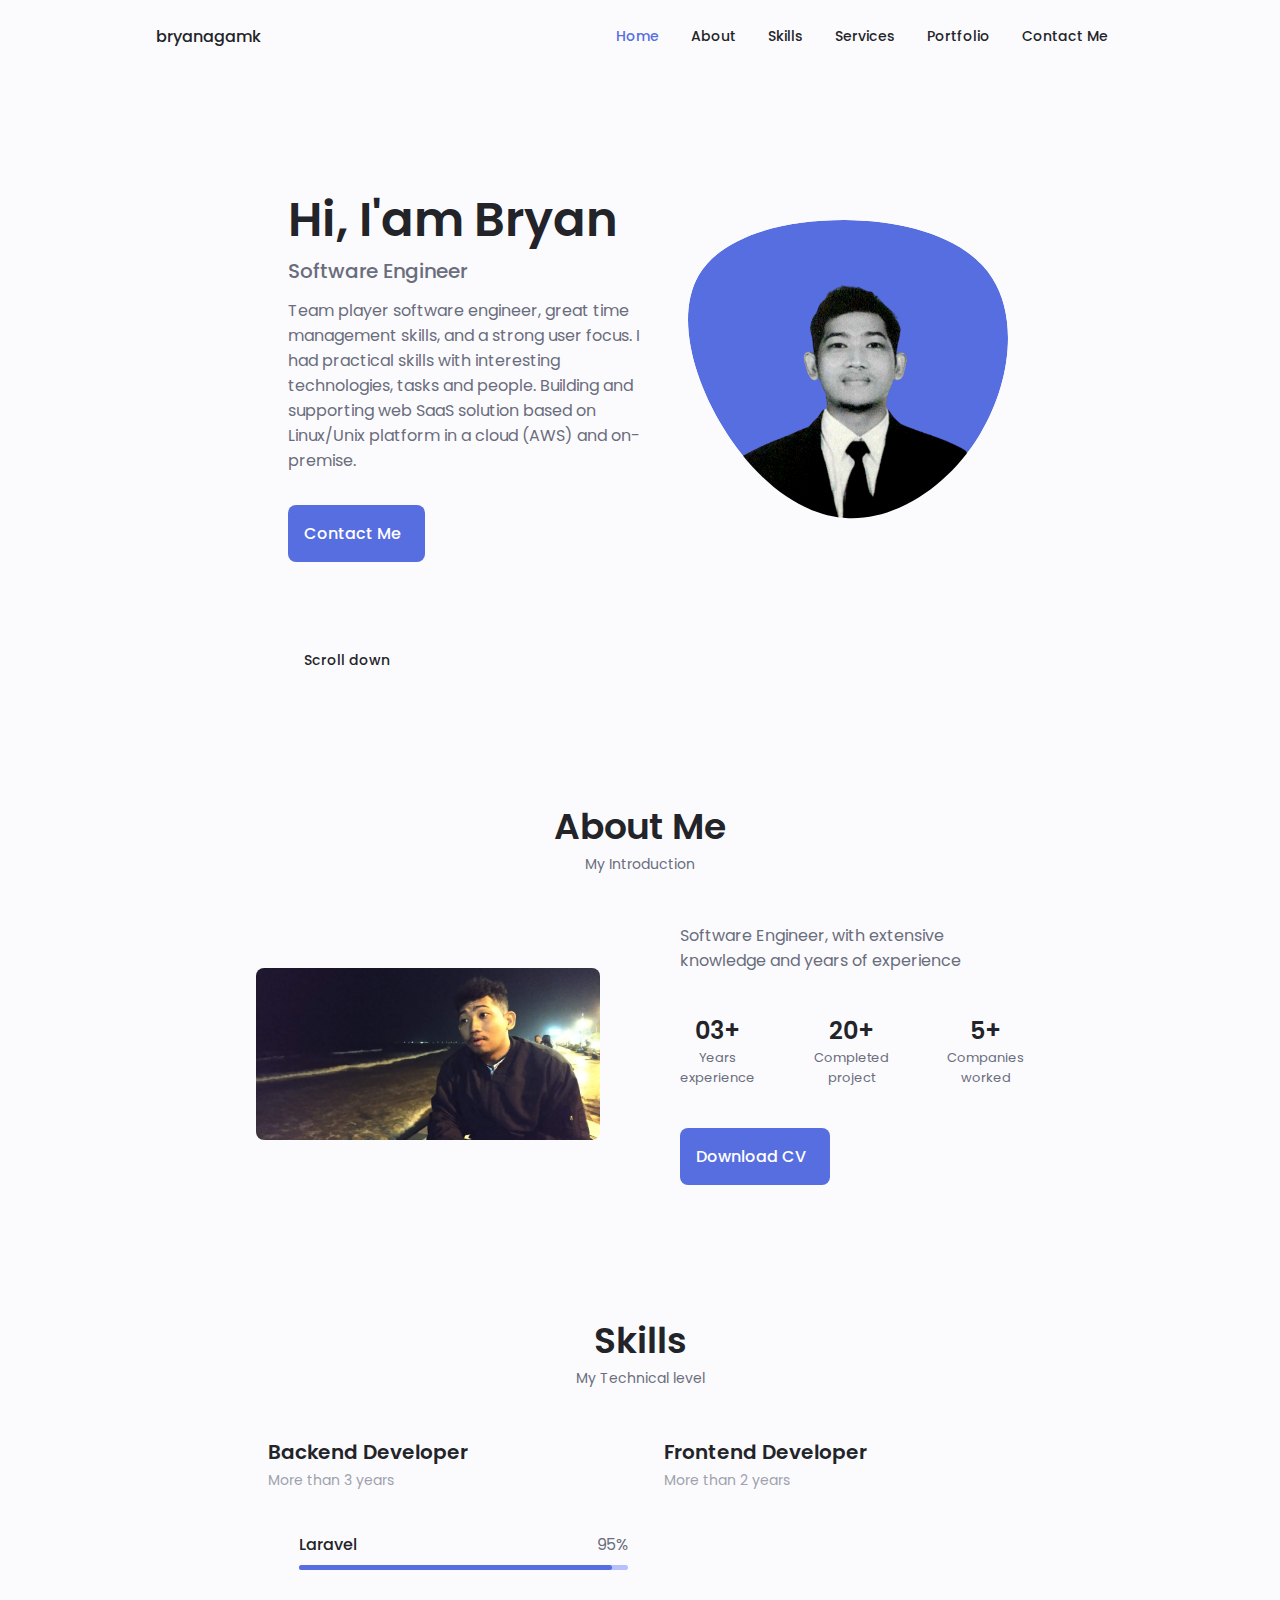
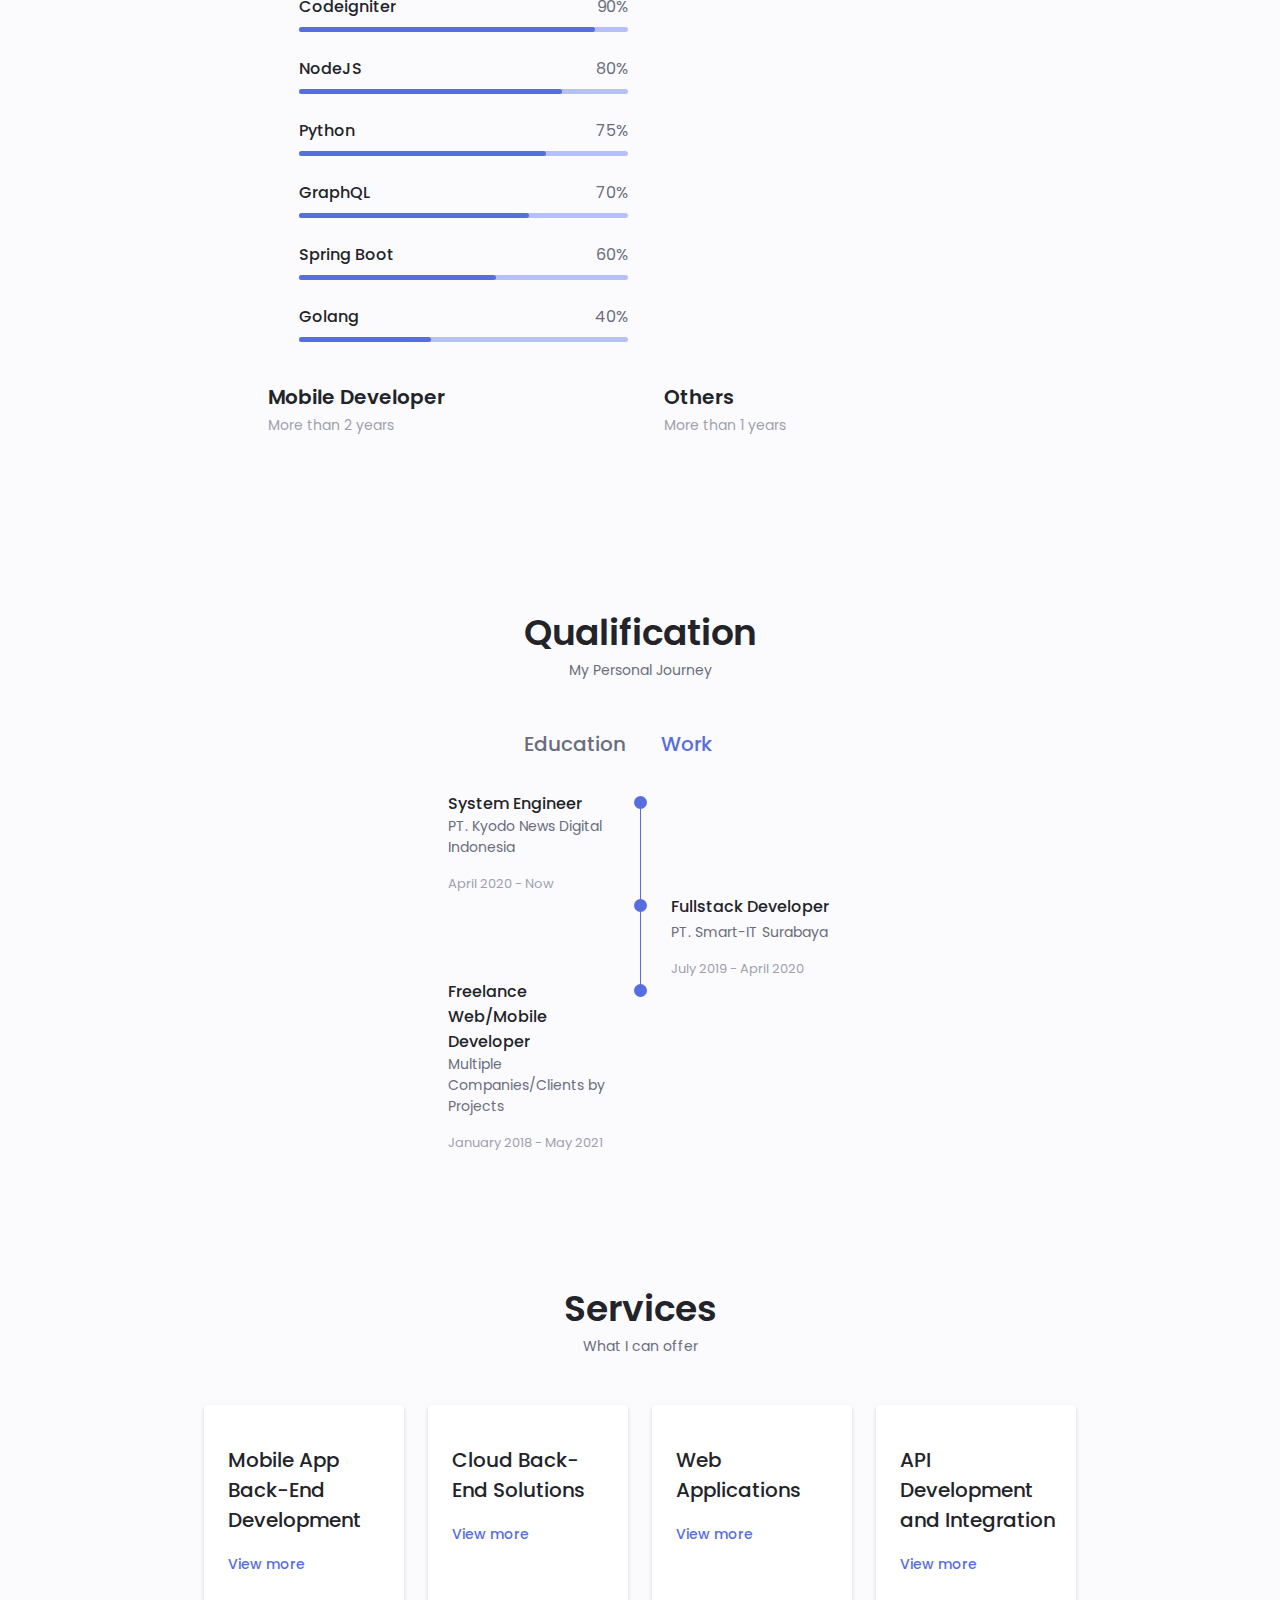
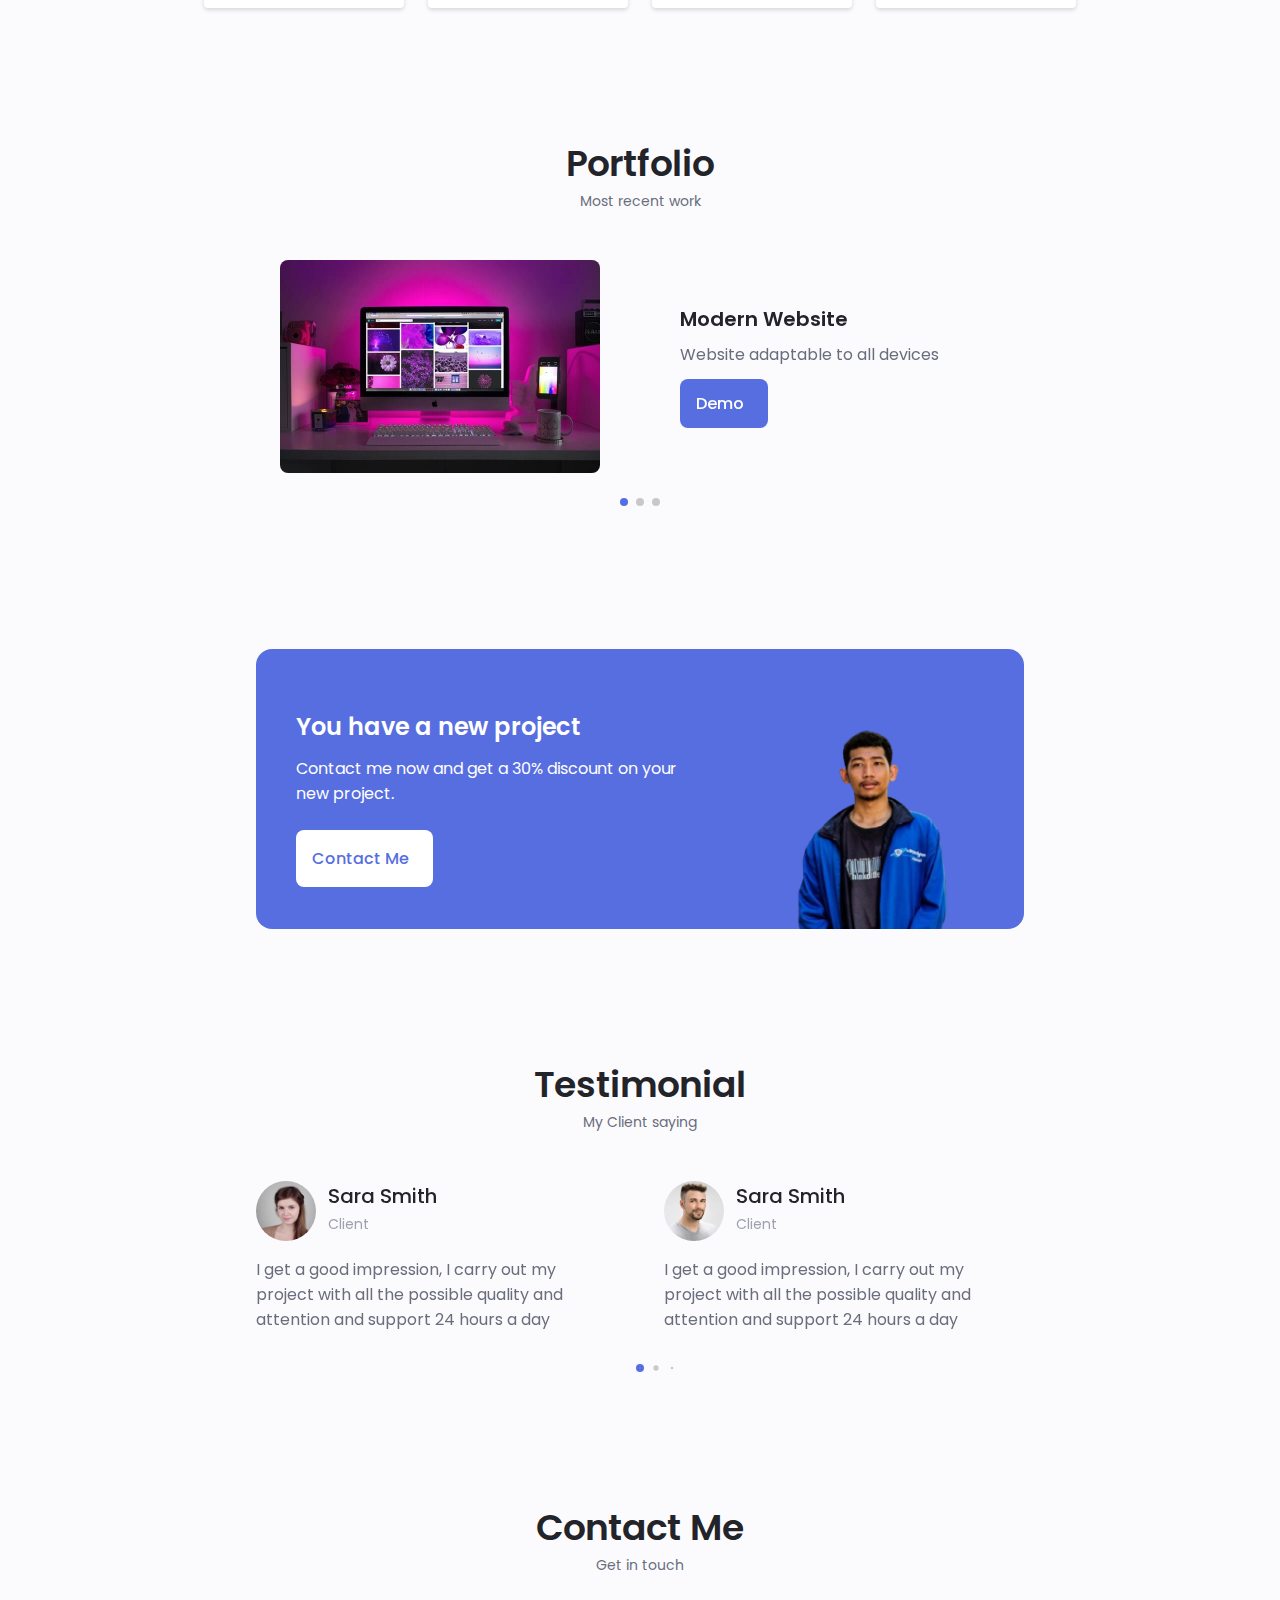
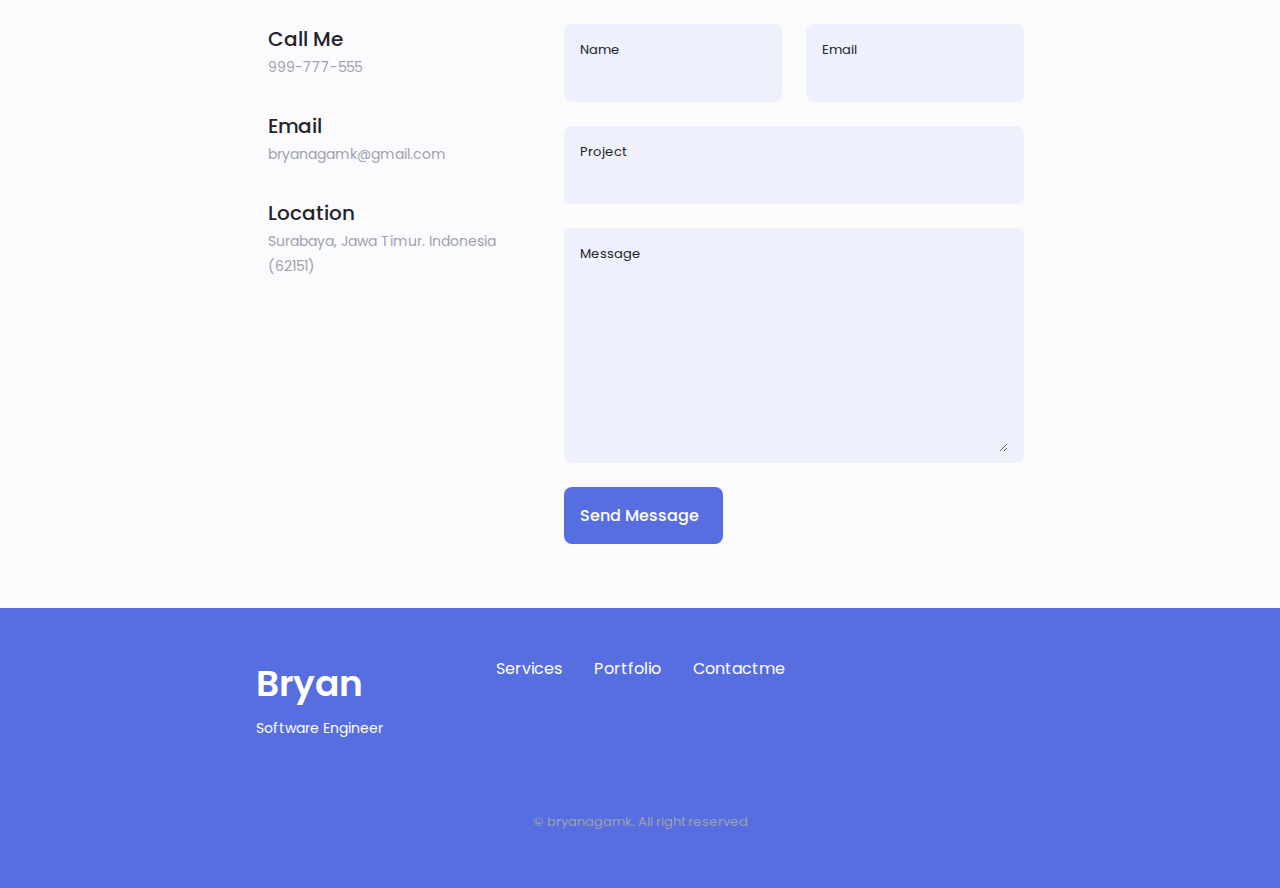
==== commit baa3c6d5: "fixing style services" ====
--- a/index.html
+++ b/index.html
@@ -755,7 +755,7 @@
 					<div>
 						<i class="uil uil-data-sharing servicess__icon"></i>
 						<h3 class="services__title">
-							API Development and Integration
+							API Development <br> and Integration
 						</h3>
 					</div>
 
@@ -767,7 +767,7 @@
 					<div class="services__modal">
 						<div class="services__modal-content">
 							<h4 class="services__modal-title">
-								API Development and Integration
+								API Development <br> and Integration
 							</h4>
 							<i class="uil uil-times services__modal-close"></i>
 
--- a/assets/css/styles.css
+++ b/assets/css/styles.css
@@ -1286,7 +1286,7 @@
 	}
 
 	.services__content {
-		padding: 2.5rem 0 2rem 2.5rem;
+		padding: 2.5rem 1rem 2rem 1.5rem;
 	}
 
 	.services__modal-content {
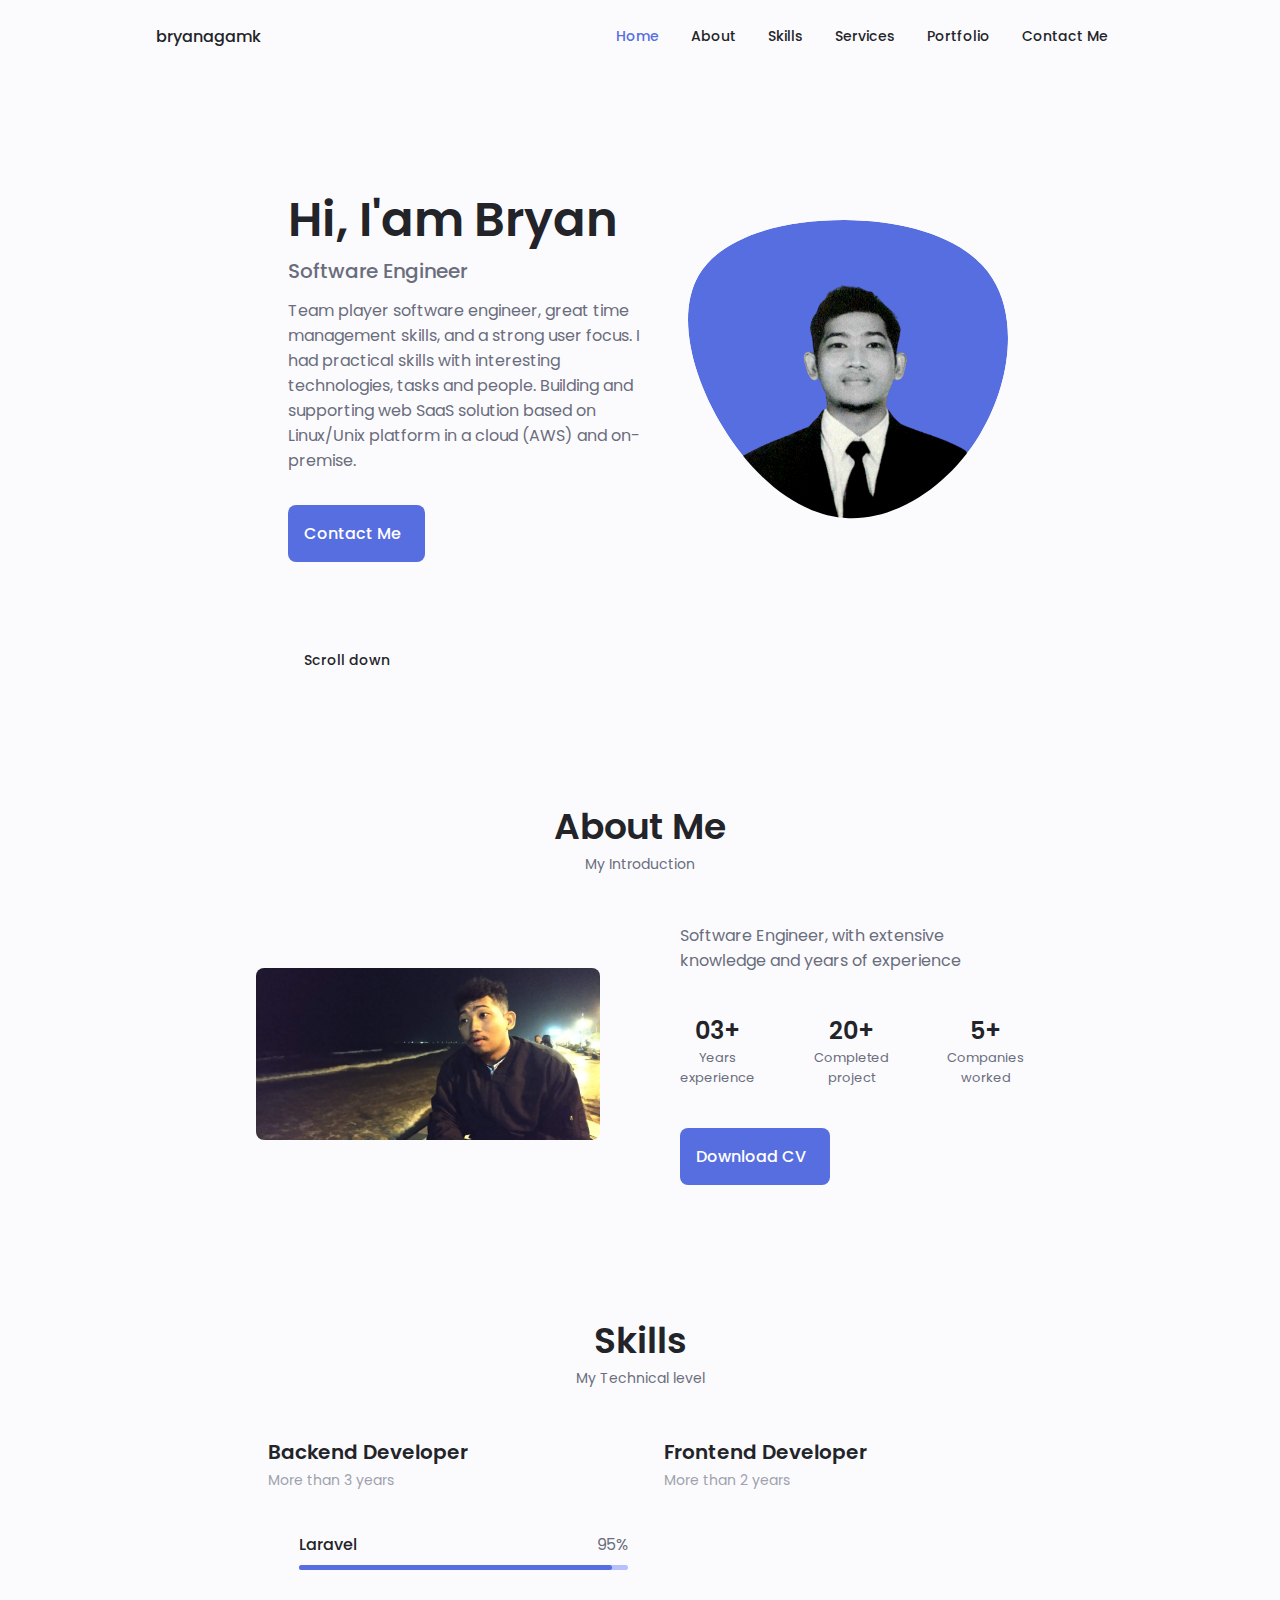
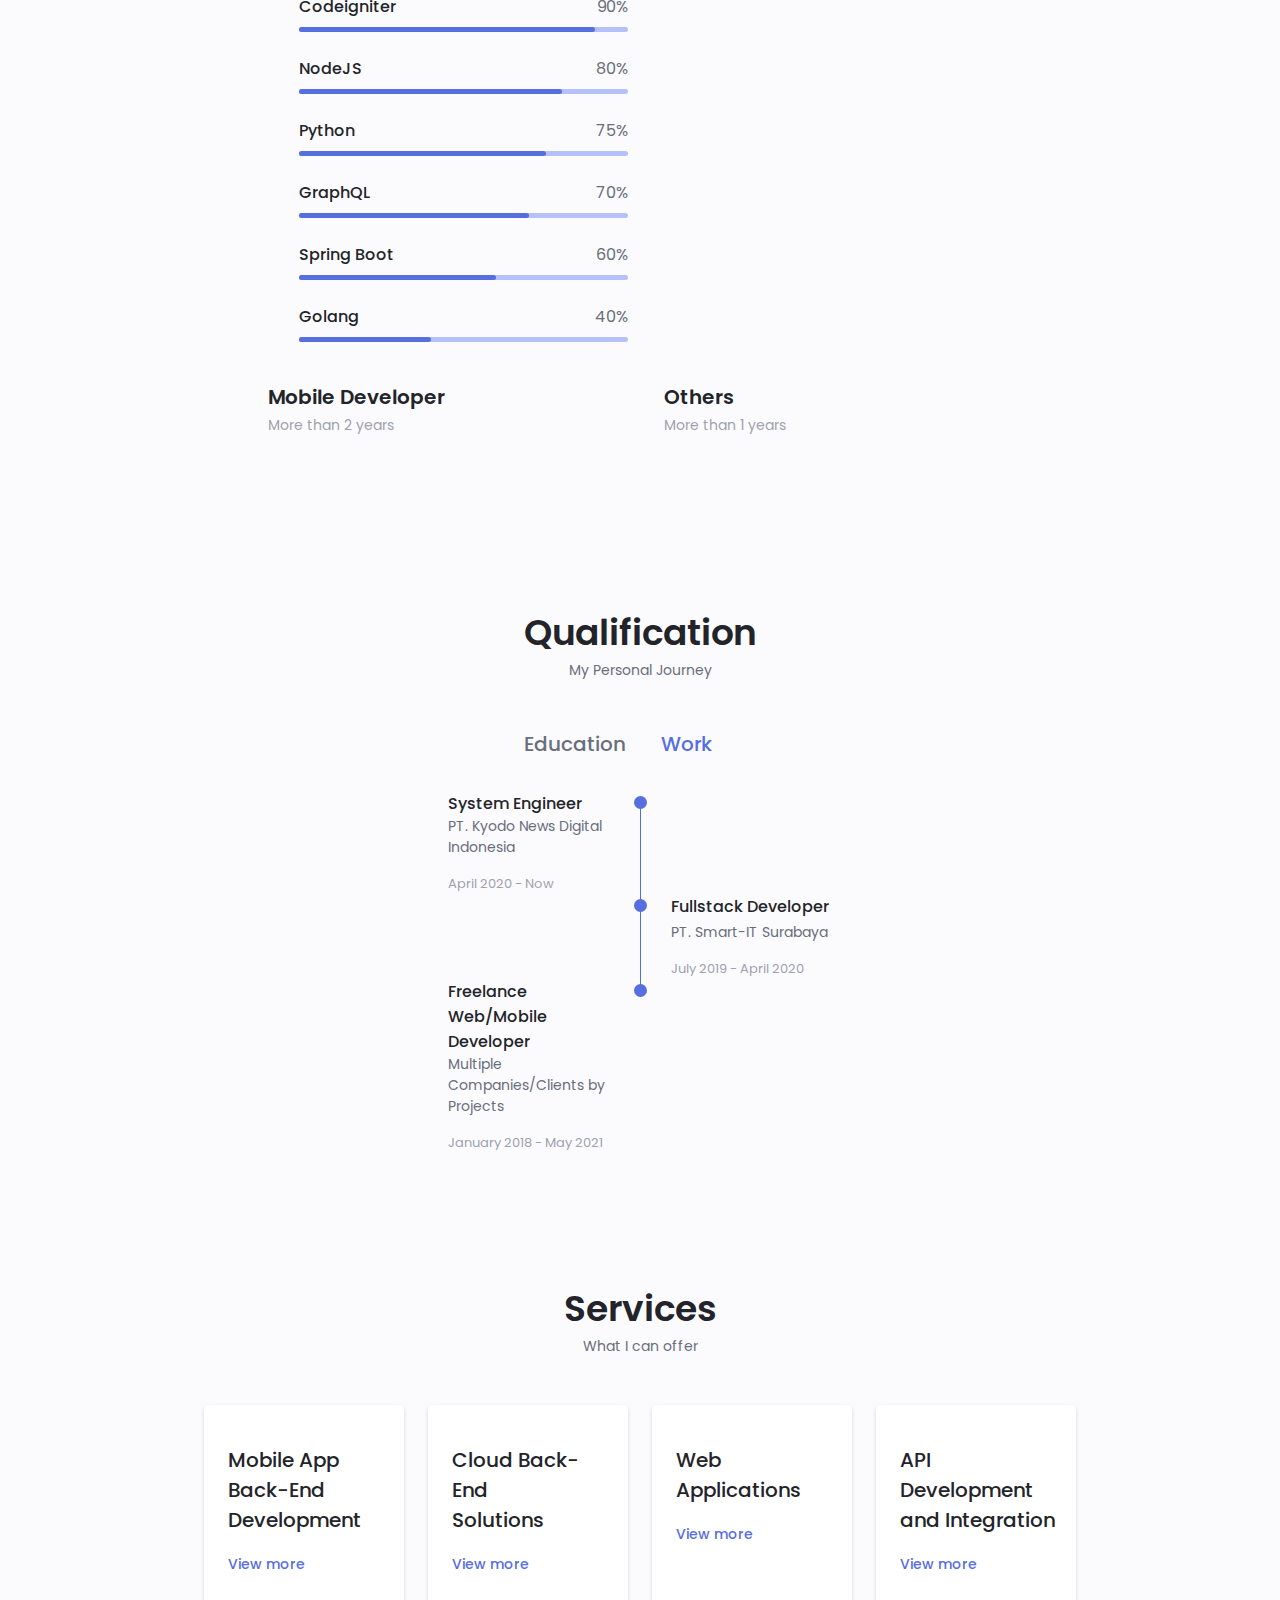
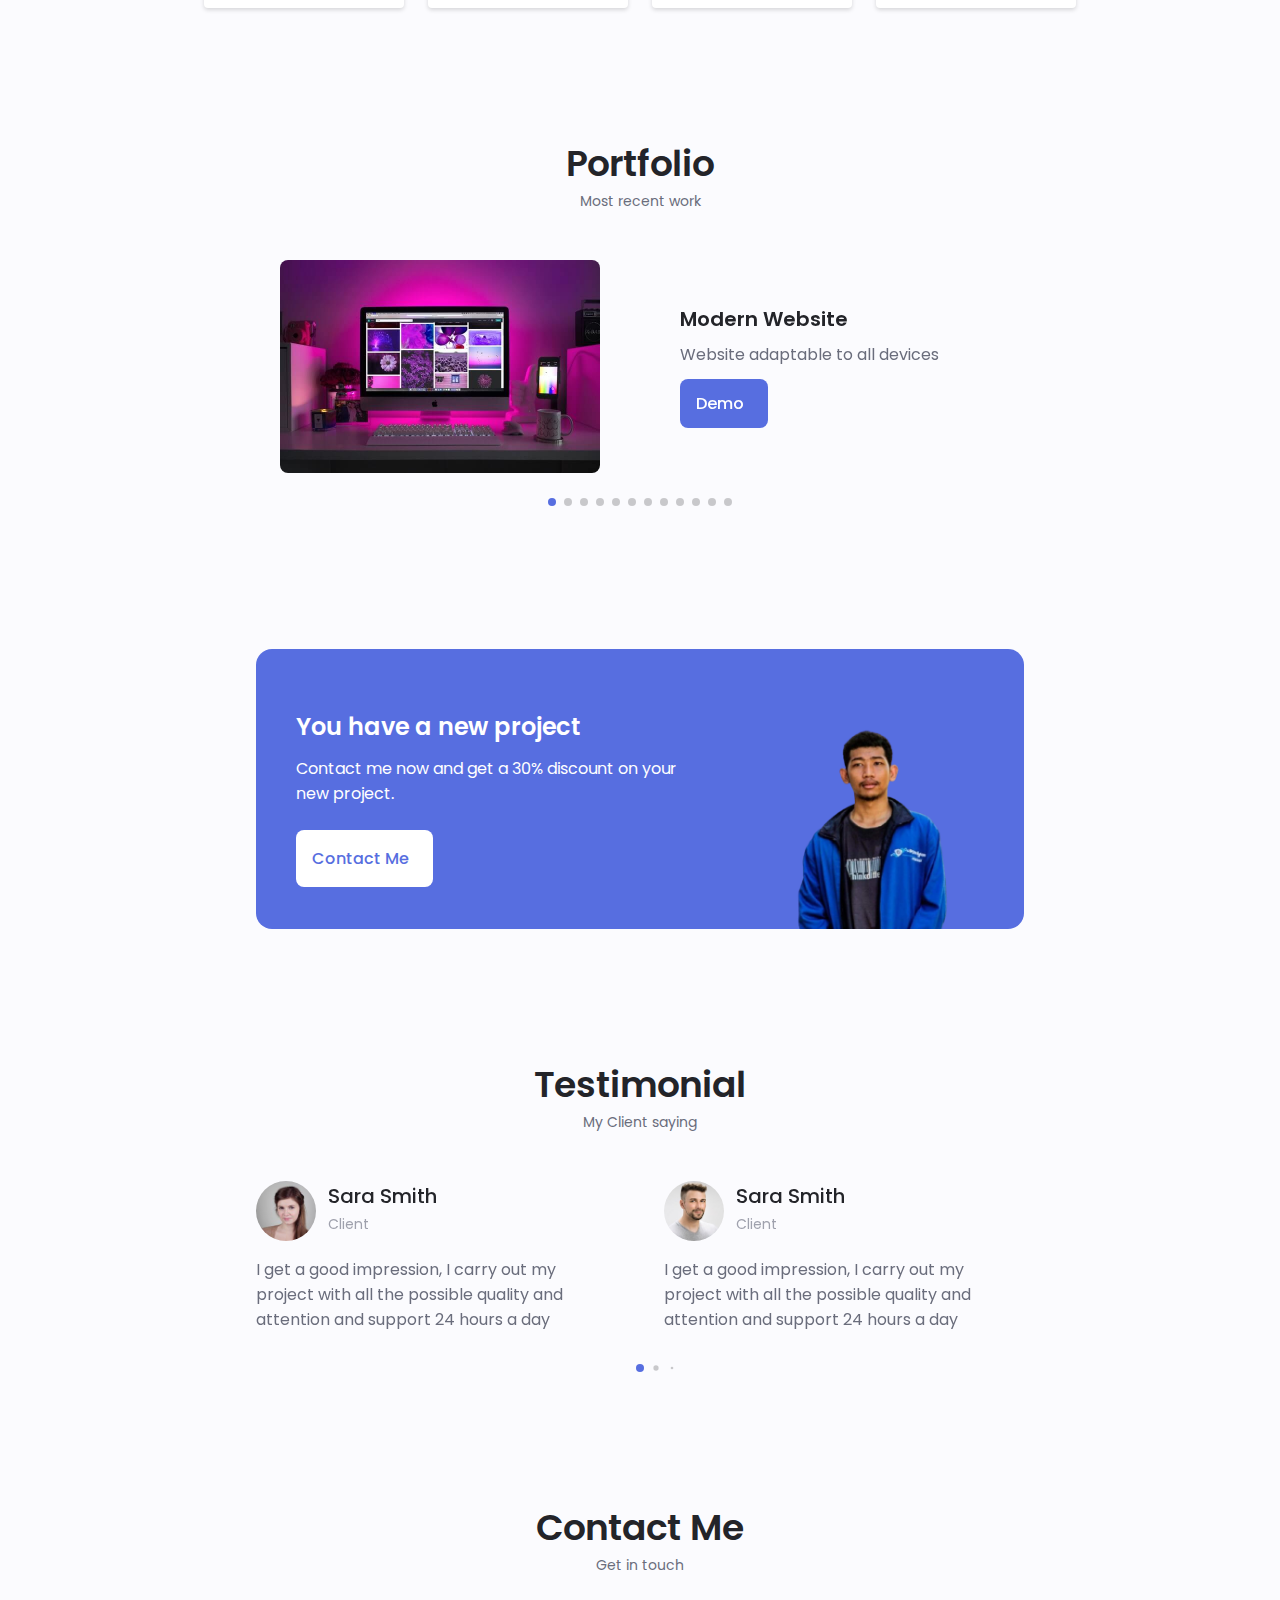
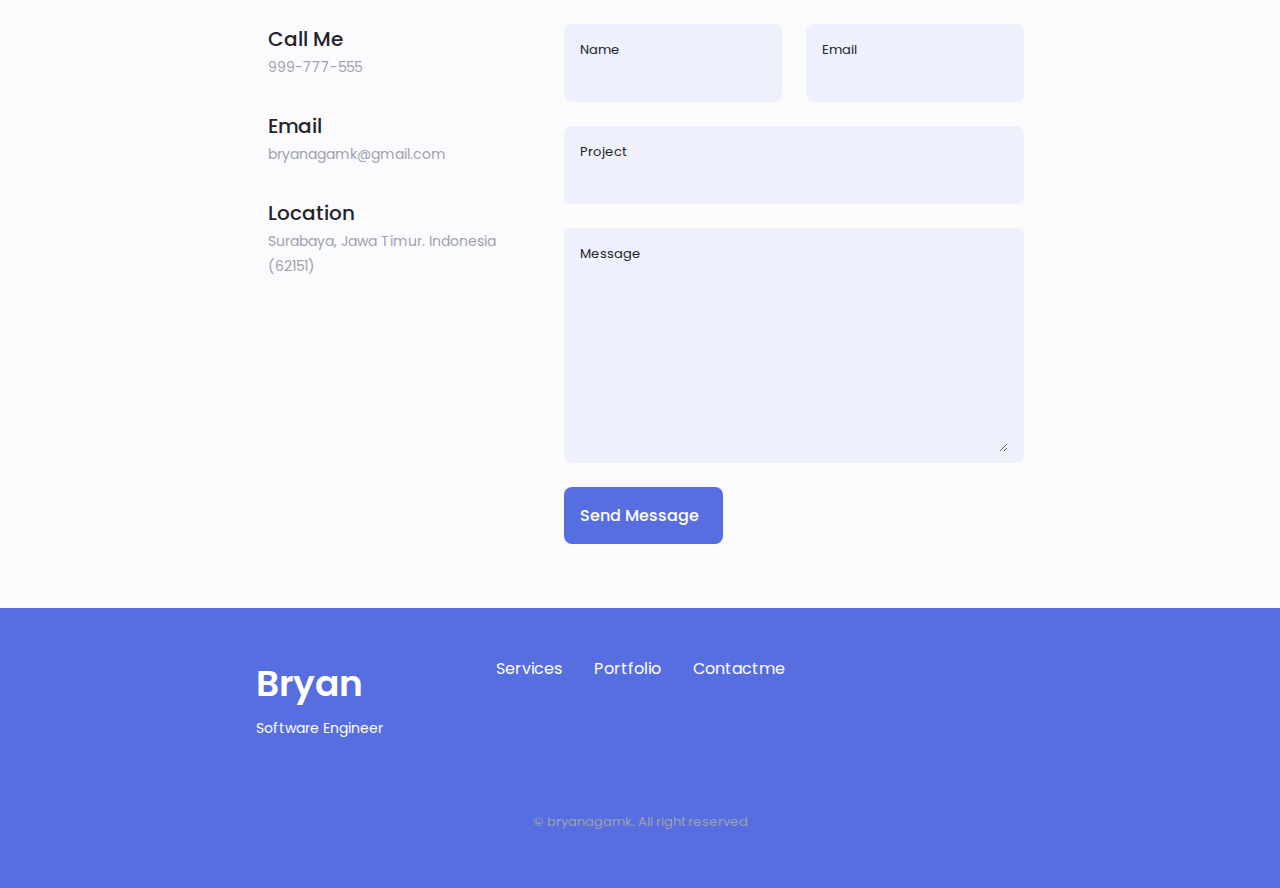
==== commit b89d7aeb: "increase portfolio and add modal portfolio" ====
--- a/index.html
+++ b/index.html
@@ -669,7 +669,7 @@
 					<div>
 						<i class="uil uil-cloud-computing servicess__icon"></i>
 						<h3 class="services__title">
-							Cloud Back-End Solutions
+							Cloud Back-End <br> Solutions
 						</h3>
 					</div>
 
@@ -681,7 +681,7 @@
 					<div class="services__modal">
 						<div class="services__modal-content">
 							<h4 class="services__modal-title">
-								Cloud Back-End Solutions
+								Cloud Back-End <br> Solutions
 							</h4>
 							<i class="uil uil-times services__modal-close"></i>
 
@@ -811,10 +811,10 @@
 							<p class="portfolio__description">
 								Website adaptable to all devices
 							</p>
-							<a href="#" class="button button--flex button--small portfolio__button">
+							<span class="button button--flex button--small button--pointer portfolio__button">
 								Demo
 								<i class="uil uil-arrow-right button__icon"></i>
-							</a>
+							</span>
 						</div>
 					</div>
 
@@ -827,10 +827,10 @@
 							<p class="portfolio__description">
 								Website adaptable to all devices
 							</p>
-							<a href="#" class="button button--flex button--small portfolio__button">
+							<span href="#" class="button button--flex button--small button--pointer portfolio__button">
 								Demo
 								<i class="uil uil-arrow-right button__icon"></i>
-							</a>
+							</span>
 						</div>
 					</div>
 
@@ -843,10 +843,154 @@
 							<p class="portfolio__description">
 								Website adaptable to all devices
 							</p>
-							<a href="#" class="button button--flex button--small portfolio__button">
+							<span href="#" class="button button--flex button--small button--pointer portfolio__button">
 								Demo
 								<i class="uil uil-arrow-right button__icon"></i>
-							</a>
+							</span>
+						</div>
+					</div>
+
+					<!-- portfolio 4 -->
+					<div class="portfolio__content grid swiper-slide">
+						<img src="assets/img/portfolio1.jpg" alt="" class="portfolio__img" />
+
+						<div class="portfolio__data">
+							<h3 class="portfolio__title">Modern Website</h3>
+							<p class="portfolio__description">
+								Website adaptable to all devices
+							</p>
+							<span class="button button--flex button--small button--pointer portfolio__button">
+								Demo
+								<i class="uil uil-arrow-right button__icon"></i>
+							</span>
+						</div>
+					</div>
+
+					<!-- portfolio 5 -->
+					<div class="portfolio__content grid swiper-slide">
+						<img src="assets/img/portfolio2.jpg" alt="" class="portfolio__img" />
+
+						<div class="portfolio__data">
+							<h3 class="portfolio__title">Modern Website</h3>
+							<p class="portfolio__description">
+								Website adaptable to all devices
+							</p>
+							<span href="#" class="button button--flex button--small button--pointer portfolio__button">
+								Demo
+								<i class="uil uil-arrow-right button__icon"></i>
+							</span>
+						</div>
+					</div>
+
+					<!-- portfolio 6 -->
+					<div class="portfolio__content grid swiper-slide">
+						<img src="assets/img/portfolio3.jpg" alt="" class="portfolio__img" />
+
+						<div class="portfolio__data">
+							<h3 class="portfolio__title">Modern Website</h3>
+							<p class="portfolio__description">
+								Website adaptable to all devices
+							</p>
+							<span href="#" class="button button--flex button--small button--pointer portfolio__button">
+								Demo
+								<i class="uil uil-arrow-right button__icon"></i>
+							</span>
+						</div>
+					</div>
+
+					<!-- portfolio 7 -->
+					<div class="portfolio__content grid swiper-slide">
+						<img src="assets/img/portfolio1.jpg" alt="" class="portfolio__img" />
+
+						<div class="portfolio__data">
+							<h3 class="portfolio__title">Modern Website</h3>
+							<p class="portfolio__description">
+								Website adaptable to all devices
+							</p>
+							<span class="button button--flex button--small button--pointer portfolio__button">
+								Demo
+								<i class="uil uil-arrow-right button__icon"></i>
+							</span>
+						</div>
+					</div>
+
+					<!-- portfolio 8 -->
+					<div class="portfolio__content grid swiper-slide">
+						<img src="assets/img/portfolio2.jpg" alt="" class="portfolio__img" />
+
+						<div class="portfolio__data">
+							<h3 class="portfolio__title">Modern Website</h3>
+							<p class="portfolio__description">
+								Website adaptable to all devices
+							</p>
+							<span href="#" class="button button--flex button--small button--pointer portfolio__button">
+								Demo
+								<i class="uil uil-arrow-right button__icon"></i>
+							</span>
+						</div>
+					</div>
+
+					<!-- portfolio 9 -->
+					<div class="portfolio__content grid swiper-slide">
+						<img src="assets/img/portfolio3.jpg" alt="" class="portfolio__img" />
+
+						<div class="portfolio__data">
+							<h3 class="portfolio__title">Modern Website</h3>
+							<p class="portfolio__description">
+								Website adaptable to all devices
+							</p>
+							<span href="#" class="button button--flex button--small button--pointer portfolio__button">
+								Demo
+								<i class="uil uil-arrow-right button__icon"></i>
+							</span>
+						</div>
+					</div>
+
+					<!-- portfolio 10 -->
+					<div class="portfolio__content grid swiper-slide">
+						<img src="assets/img/portfolio1.jpg" alt="" class="portfolio__img" />
+
+						<div class="portfolio__data">
+							<h3 class="portfolio__title">Modern Website</h3>
+							<p class="portfolio__description">
+								Website adaptable to all devices
+							</p>
+							<span class="button button--flex button--small button--pointer portfolio__button">
+								Demo
+								<i class="uil uil-arrow-right button__icon"></i>
+							</span>
+						</div>
+					</div>
+
+					<!-- portfolio 11 -->
+					<div class="portfolio__content grid swiper-slide">
+						<img src="assets/img/portfolio2.jpg" alt="" class="portfolio__img" />
+
+						<div class="portfolio__data">
+							<h3 class="portfolio__title">Modern Website</h3>
+							<p class="portfolio__description">
+								Website adaptable to all devices
+							</p>
+							<span href="#" class="button button--flex button--small button--pointer portfolio__button">
+								Demo
+								<i class="uil uil-arrow-right button__icon"></i>
+							</span>
+						</div>
+					</div>
+
+					<!-- portfolio 12 -->
+					<div class="portfolio__content grid swiper-slide">
+						<img src="assets/img/portfolio3.jpg" alt="" class="portfolio__img" />
+
+						<div class="portfolio__data">
+							<h3 class="portfolio__title">Modern Website</h3>
+							<p class="portfolio__description">
+								Website adaptable to all devices
+							</p>
+							<span href="#" class="button button--flex button--small button--pointer portfolio__button">
+								Demo
+								<i class="uil uil-arrow-right button__icon"></i>
+							</span>
 						</div>
 					</div>
 				</div>
@@ -862,6 +1006,272 @@
 				<!-- pagination -->
 				<div class="swiper-pagination"></div>
 			</div>
+
+			<!-- Modal Portfolio -->
+			<!-- Modal 1 -->
+			<div class="portfolio__modal grid">
+				<div class="portfolio__modal-content">
+					<h4 class="portfolio__modal-title">
+						API Development <br> and Integration
+					</h4>
+					<i class="uil uil-times portfolio__modal-close"></i>
+
+					<div class="portfolio__modal-header">
+						<img src="assets/img/portfolio1.jpg" alt="" class="portfolio__modal-img" />
+					</div>
+
+					<div class="portfolio__modal-portfolio grid">
+						<div class="portfolio__modal-description">
+							<p>I develop API. Background images, ideally, are always done with CSS. All other images are
+								done with html. This will span the whole background of your site.
+								4 answer Top answer: If you're hoping to use background-image: u</p>
+						</div>
+					</div>
+				</div>
+			</div>
+
+			<!-- Modal 2 -->
+			<div class="portfolio__modal grid">
+				<div class="portfolio__modal-content">
+					<h4 class="portfolio__modal-title">
+						API Development <br> and Integration
+					</h4>
+					<i class="uil uil-times portfolio__modal-close"></i>
+
+					<div class="portfolio__modal-header">
+						<img src="assets/img/portfolio1.jpg" alt="" class="portfolio__modal-img" />
+					</div>
+
+					<div class="portfolio__modal-portfolio grid">
+						<div class="portfolio__modal-description">
+							<p>I develop API. Background images, ideally, are always done with CSS. All other images are
+								done with html. This will span the whole background of your site.
+								4 answer Top answer: If you're hoping to use background-image: u</p>
+						</div>
+					</div>
+				</div>
+			</div>
+
+			<!-- Modal 3 -->
+			<div class="portfolio__modal grid">
+				<div class="portfolio__modal-content">
+					<h4 class="portfolio__modal-title">
+						API Development <br> and Integration
+					</h4>
+					<i class="uil uil-times portfolio__modal-close"></i>
+
+					<div class="portfolio__modal-header">
+						<img src="assets/img/portfolio1.jpg" alt="" class="portfolio__modal-img" />
+					</div>
+
+					<div class="portfolio__modal-portfolio grid">
+						<div class="portfolio__modal-description">
+							<p>I develop API. Background images, ideally, are always done with CSS. All other images are
+								done with html. This will span the whole background of your site.
+								4 answer Top answer: If you're hoping to use background-image: u</p>
+						</div>
+					</div>
+				</div>
+			</div>
+
+			<!-- Modal 4 -->
+			<div class="portfolio__modal grid">
+				<div class="portfolio__modal-content">
+					<h4 class="portfolio__modal-title">
+						API Development <br> and Integration
+					</h4>
+					<i class="uil uil-times portfolio__modal-close"></i>
+
+					<div class="portfolio__modal-header">
+						<img src="assets/img/portfolio1.jpg" alt="" class="portfolio__modal-img" />
+					</div>
+
+					<div class="portfolio__modal-portfolio grid">
+						<div class="portfolio__modal-description">
+							<p>I develop API. Background images, ideally, are always done with CSS. All other images are
+								done with html. This will span the whole background of your site.
+								4 answer Top answer: If you're hoping to use background-image: u</p>
+						</div>
+					</div>
+				</div>
+			</div>
+
+			<!-- Modal 5 -->
+			<div class="portfolio__modal grid">
+				<div class="portfolio__modal-content">
+					<h4 class="portfolio__modal-title">
+						API Development <br> and Integration
+					</h4>
+					<i class="uil uil-times portfolio__modal-close"></i>
+
+					<div class="portfolio__modal-header">
+						<img src="assets/img/portfolio1.jpg" alt="" class="portfolio__modal-img" />
+					</div>
+
+					<div class="portfolio__modal-portfolio grid">
+						<div class="portfolio__modal-description">
+							<p>I develop API. Background images, ideally, are always done with CSS. All other images are
+								done with html. This will span the whole background of your site.
+								4 answer Top answer: If you're hoping to use background-image: u</p>
+						</div>
+					</div>
+				</div>
+			</div>
+
+			<!-- Modal 6 -->
+			<div class="portfolio__modal grid">
+				<div class="portfolio__modal-content">
+					<h4 class="portfolio__modal-title">
+						API Development <br> and Integration
+					</h4>
+					<i class="uil uil-times portfolio__modal-close"></i>
+
+					<div class="portfolio__modal-header">
+						<img src="assets/img/portfolio1.jpg" alt="" class="portfolio__modal-img" />
+					</div>
+
+					<div class="portfolio__modal-portfolio grid">
+						<div class="portfolio__modal-description">
+							<p>I develop API. Background images, ideally, are always done with CSS. All other images are
+								done with html. This will span the whole background of your site.
+								4 answer Top answer: If you're hoping to use background-image: u</p>
+						</div>
+					</div>
+				</div>
+			</div>
+
+			<!-- Modal 7 -->
+			<div class="portfolio__modal grid">
+				<div class="portfolio__modal-content">
+					<h4 class="portfolio__modal-title">
+						API Development <br> and Integration
+					</h4>
+					<i class="uil uil-times portfolio__modal-close"></i>
+
+					<div class="portfolio__modal-header">
+						<img src="assets/img/portfolio1.jpg" alt="" class="portfolio__modal-img" />
+					</div>
+
+					<div class="portfolio__modal-portfolio grid">
+						<div class="portfolio__modal-description">
+							<p>I develop API. Background images, ideally, are always done with CSS. All other images are
+								done with html. This will span the whole background of your site.
+								4 answer Top answer: If you're hoping to use background-image: u</p>
+						</div>
+					</div>
+				</div>
+			</div>
+
+			<!-- Modal 8 -->
+			<div class="portfolio__modal grid">
+				<div class="portfolio__modal-content">
+					<h4 class="portfolio__modal-title">
+						API Development <br> and Integration
+					</h4>
+					<i class="uil uil-times portfolio__modal-close"></i>
+
+					<div class="portfolio__modal-header">
+						<img src="assets/img/portfolio1.jpg" alt="" class="portfolio__modal-img" />
+					</div>
+
+					<div class="portfolio__modal-portfolio grid">
+						<div class="portfolio__modal-description">
+							<p>I develop API. Background images, ideally, are always done with CSS. All other images are
+								done with html. This will span the whole background of your site.
+								4 answer Top answer: If you're hoping to use background-image: u</p>
+						</div>
+					</div>
+				</div>
+			</div>
+
+			<!-- Modal 9 -->
+			<div class="portfolio__modal grid">
+				<div class="portfolio__modal-content">
+					<h4 class="portfolio__modal-title">
+						API Development <br> and Integration
+					</h4>
+					<i class="uil uil-times portfolio__modal-close"></i>
+
+					<div class="portfolio__modal-header">
+						<img src="assets/img/portfolio1.jpg" alt="" class="portfolio__modal-img" />
+					</div>
+
+					<div class="portfolio__modal-portfolio grid">
+						<div class="portfolio__modal-description">
+							<p>I develop API. Background images, ideally, are always done with CSS. All other images are
+								done with html. This will span the whole background of your site.
+								4 answer Top answer: If you're hoping to use background-image: u</p>
+						</div>
+					</div>
+				</div>
+			</div>
+
+			<!-- Modal 10 -->
+			<div class="portfolio__modal grid">
+				<div class="portfolio__modal-content">
+					<h4 class="portfolio__modal-title">
+						API Development <br> and Integration
+					</h4>
+					<i class="uil uil-times portfolio__modal-close"></i>
+
+					<div class="portfolio__modal-header">
+						<img src="assets/img/portfolio1.jpg" alt="" class="portfolio__modal-img" />
+					</div>
+
+					<div class="portfolio__modal-portfolio grid">
+						<div class="portfolio__modal-description">
+							<p>I develop API. Background images, ideally, are always done with CSS. All other images are
+								done with html. This will span the whole background of your site.
+								4 answer Top answer: If you're hoping to use background-image: u</p>
+						</div>
+					</div>
+				</div>
+			</div>
+
+			<!-- Modal 11 -->
+			<div class="portfolio__modal grid">
+				<div class="portfolio__modal-content">
+					<h4 class="portfolio__modal-title">
+						API Development <br> and Integration
+					</h4>
+					<i class="uil uil-times portfolio__modal-close"></i>
+
+					<div class="portfolio__modal-header">
+						<img src="assets/img/portfolio1.jpg" alt="" class="portfolio__modal-img" />
+					</div>
+
+					<div class="portfolio__modal-portfolio grid">
+						<div class="portfolio__modal-description">
+							<p>I develop API. Background images, ideally, are always done with CSS. All other images are
+								done with html. This will span the whole background of your site.
+								4 answer Top answer: If you're hoping to use background-image: u</p>
+						</div>
+					</div>
+				</div>
+			</div>
+
+			<!-- Modal 12 -->
+			<div class="portfolio__modal grid">
+				<div class="portfolio__modal-content">
+					<h4 class="portfolio__modal-title">
+						API Development <br> and Integration
+					</h4>
+					<i class="uil uil-times portfolio__modal-close"></i>
+
+					<div class="portfolio__modal-header">
+						<img src="assets/img/portfolio1.jpg" alt="" class="portfolio__modal-img" />
+					</div>
+
+					<div class="portfolio__modal-portfolio grid">
+						<div class="portfolio__modal-description">
+							<p>I develop API. Background images, ideally, are always done with CSS. All other images are
+								done with html. This will span the whole background of your site.
+								4 answer Top answer: If you're hoping to use background-image: u</p>
+						</div>
+					</div>
+				</div>
+			</div>
+
 		</section>
 
 		<!--==================== PROJECT IN MIND ====================-->
--- a/assets/css/styles.css
+++ b/assets/css/styles.css
@@ -403,6 +403,10 @@
 .button--link:hover {
 	background-color: transparent;
 	color: var(--first-color-alt);
+}
+
+.button--pointer {
+	cursor: pointer;
 }
 
 /*==================== ABOUT ====================*/
@@ -792,6 +796,53 @@
 	margin-right: var(--mb-0-25);
 }
 
+.portfolio__modal {
+	position: fixed;
+	top: 0;
+	left: 0;
+	right: 0;
+	bottom: 0;
+	background-color: rgba(0, 0, 0, 0.5);
+	display: flex;
+	align-items: center;
+	justify-content: center;
+	padding: 0 1rem;
+	z-index: var(--z-modal);
+	opacity: 0;
+	visibility: hidden;
+	transition: 0.3s;
+}
+
+.portfolio__modal-content {
+	position: relative;
+	background-color: var(--container-color);
+	padding: 1.5rem;
+	border-radius: 0.5rem;
+}
+
+.portfolio__modal-portfolio {
+	row-gap: 1rem;
+}
+
+.portfolio__modal-description {
+	display: flex;
+}
+
+.portfolio__modal-title {
+	font-size: var(--h3-font-size);
+	font-weight: var(--font-medium);
+	margin-bottom: var(--mb-1-5);
+}
+
+.portfolio__modal-close {
+	position: absolute;
+	top: 1rem;
+	right: 1rem;
+	font-size: 1.5rem;
+	color: var(--first-color);
+	cursor: pointer;
+}
+
 /* Active Modal */
 .active-modal {
 	opacity: 1;
@@ -1118,6 +1169,10 @@
 		padding: 0 0.5rem;
 	}
 
+	.portfolio__modal {
+		padding: 0 0.5rem;
+	}
+
 	.project__img {
 		width: 200px;
 	}
@@ -1293,6 +1348,16 @@
 		width: 450px;
 	}
 
+	.portfolio__modal-content {
+		width: 750px;
+	}
+
+	.portfolio__modal-img {
+		width: 100%;
+		height: 25rem;
+		object-fit: cover;
+	}
+
 	.portfolio__img {
 		width: 320px;
 	}
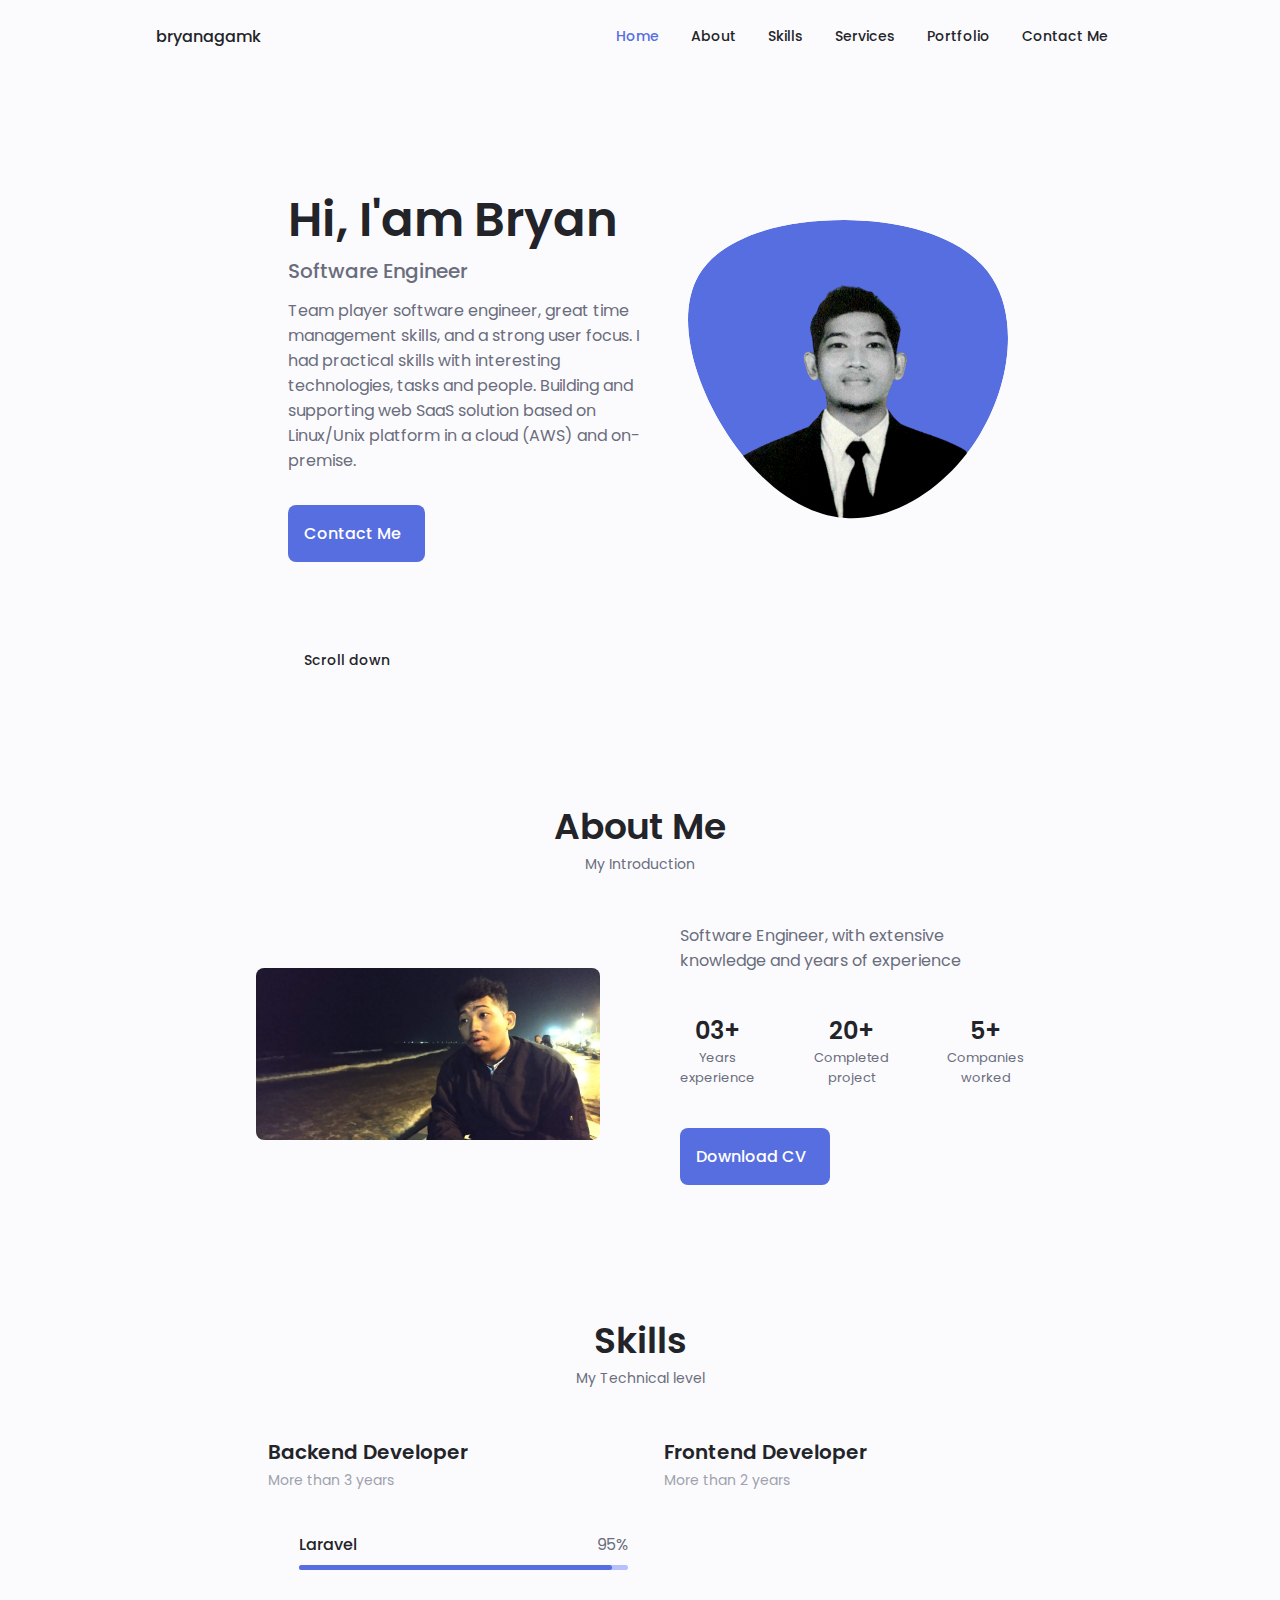
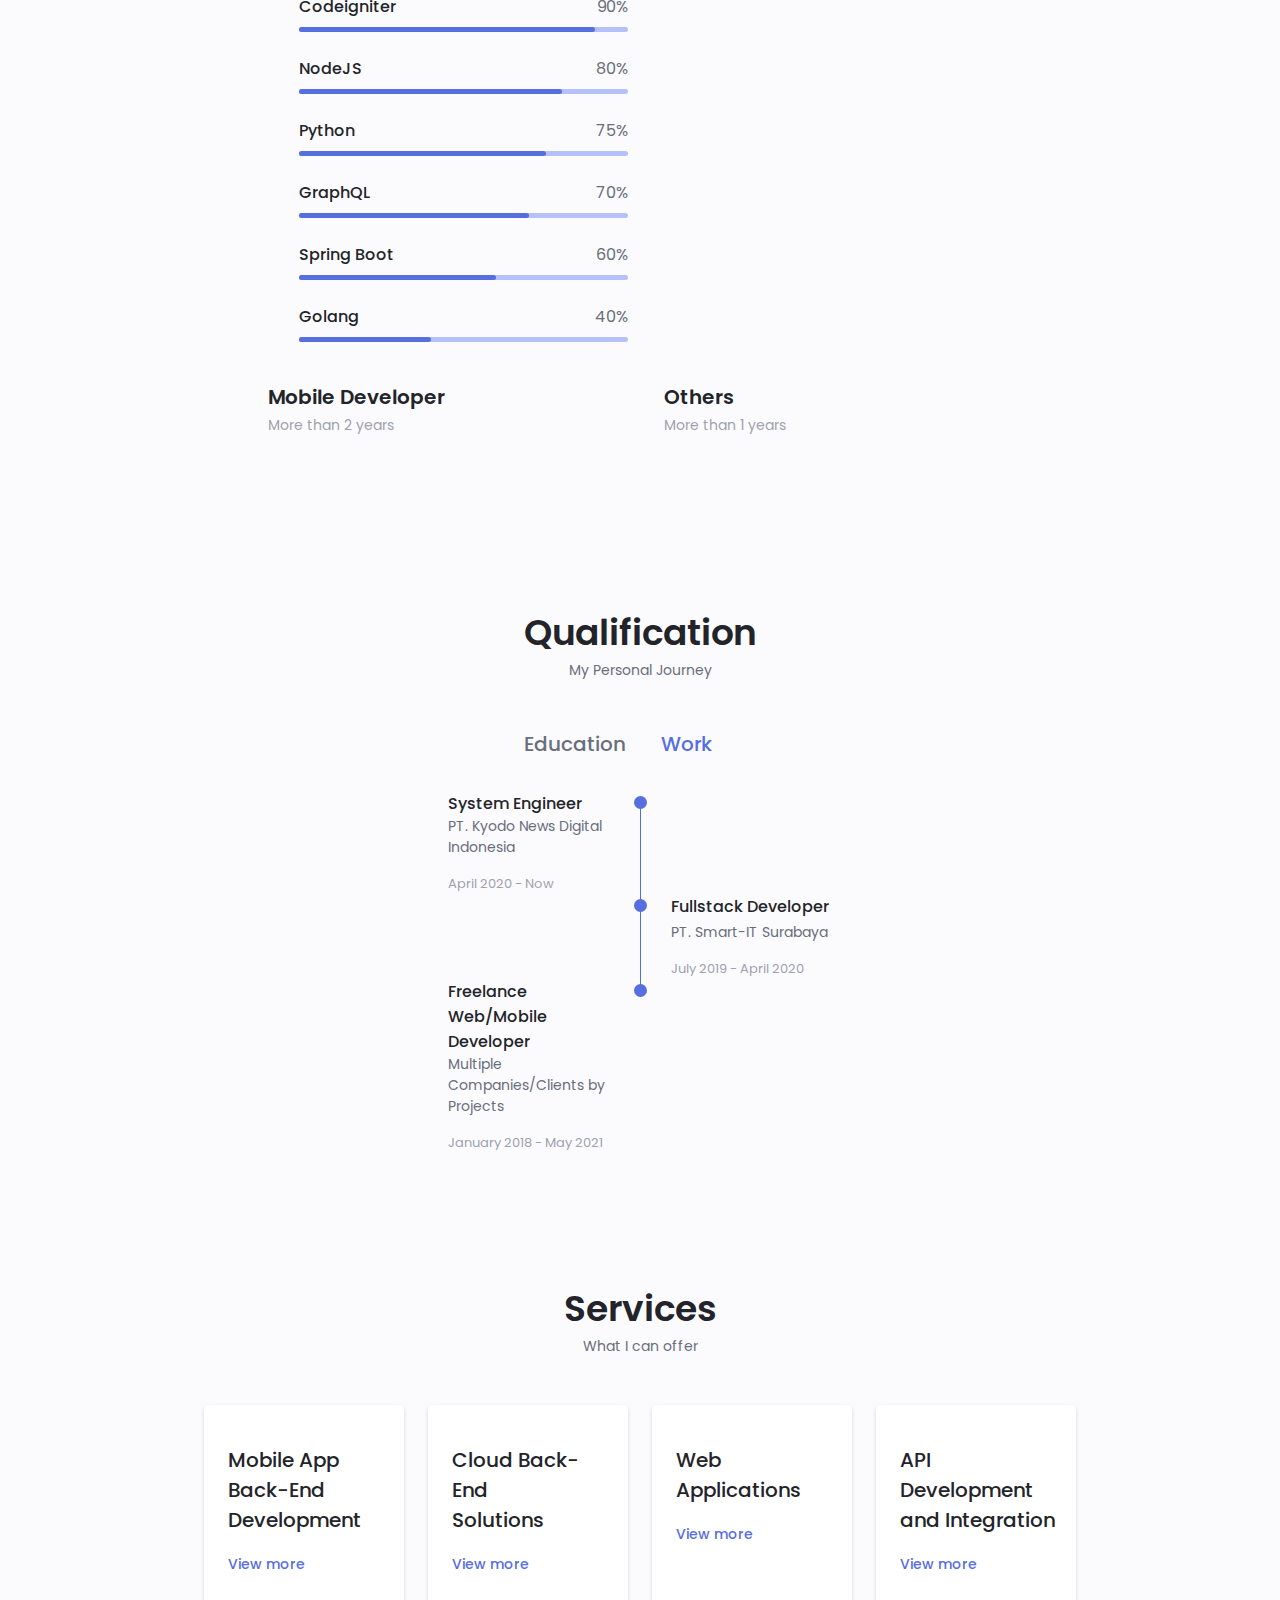
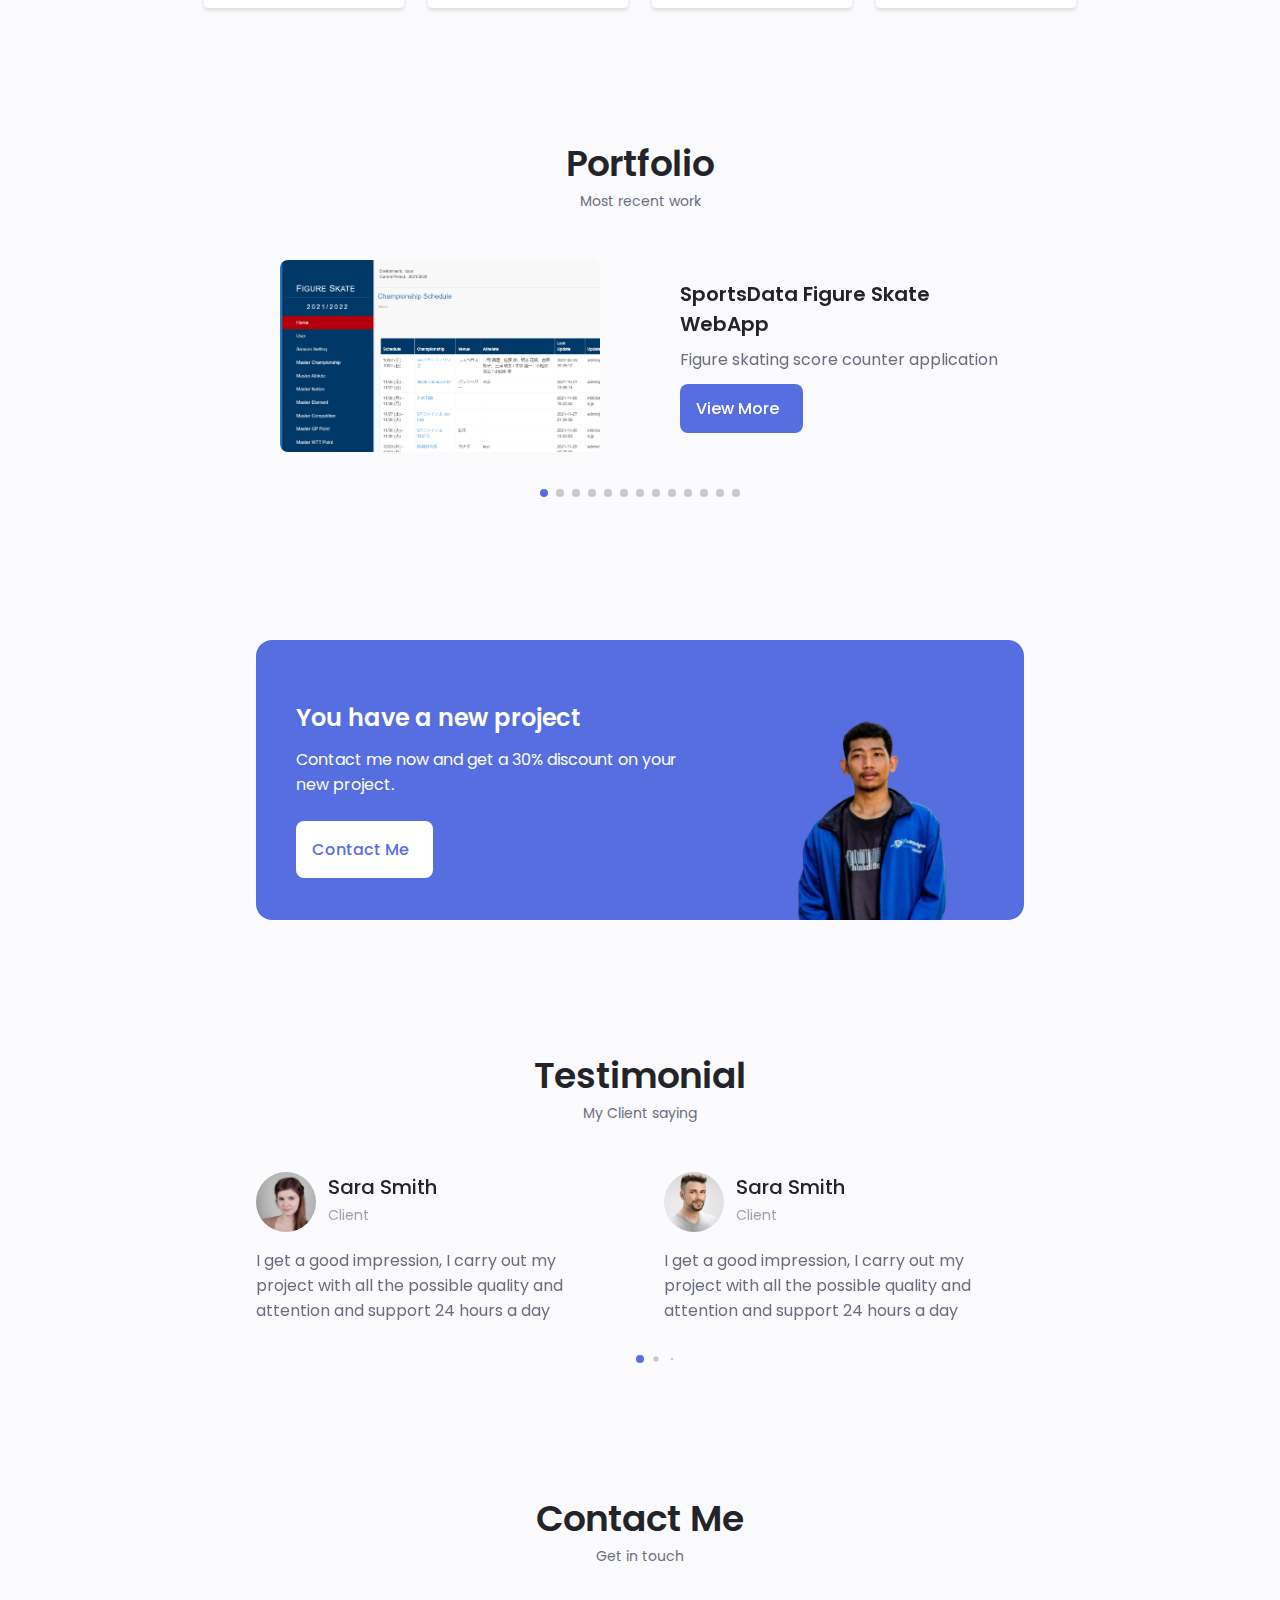
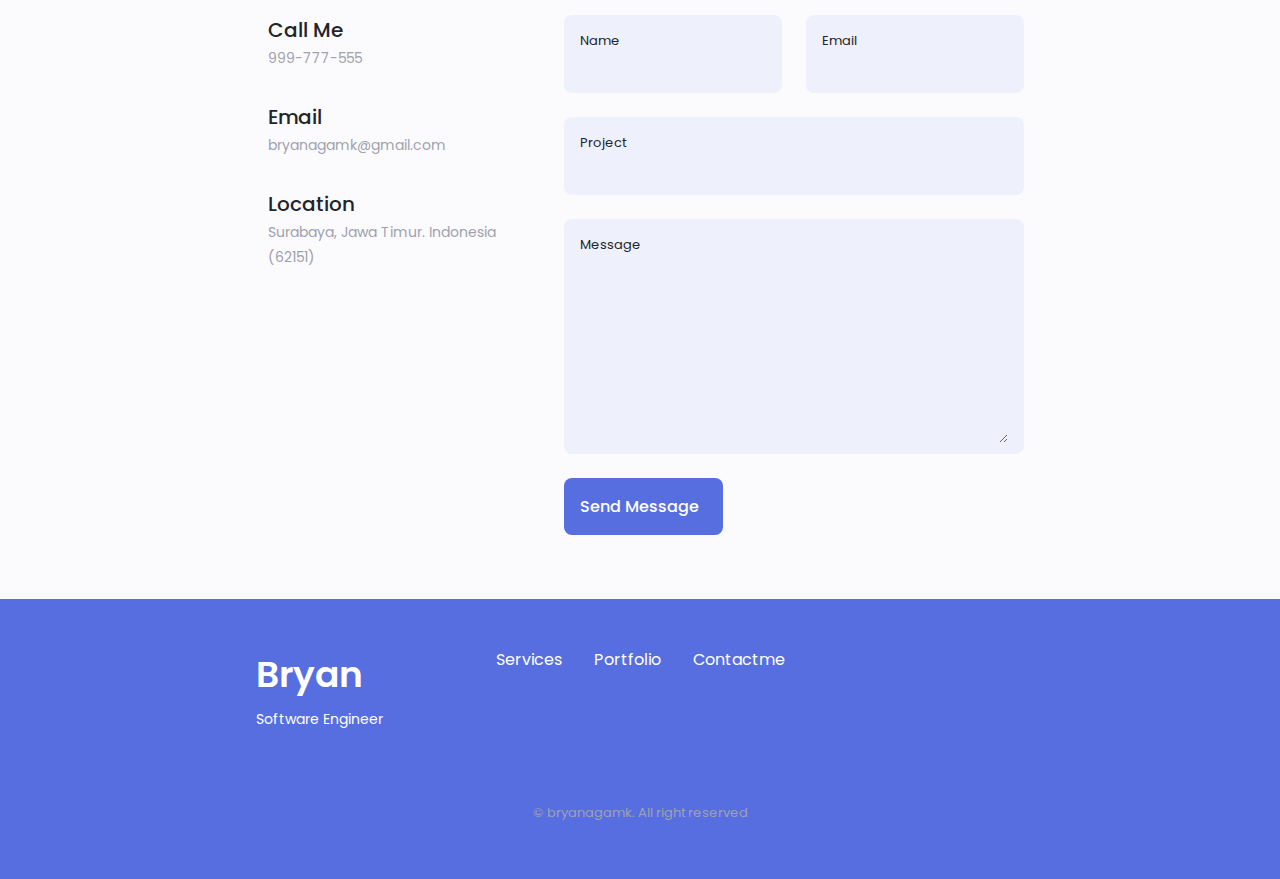
==== commit a1415a2a: "portfolio contents" ====
--- a/index.html
+++ b/index.html
@@ -802,17 +802,34 @@
 
 			<div class="portfolio__container container swiper">
 				<div class="swiper-wrapper">
+					<!-- portfolio 0 -->
+					<div class="portfolio__content grid swiper-slide">
+						<img src="assets/img/figureskate.png" alt=""
+							class="portfolio__img portfolio__img-figureskate" />
+
+						<div class="portfolio__data">
+							<h3 class="portfolio__title">SportsData Figure Skate WebApp</h3>
+							<p class="portfolio__description">
+								Figure skating score counter application
+							</p>
+							<span class="button button--flex button--small button--pointer portfolio__button">
+								View More
+								<i class="uil uil-arrow-right button__icon"></i>
+							</span>
+						</div>
+					</div>
+
 					<!-- portfolio 1 -->
 					<div class="portfolio__content grid swiper-slide">
-						<img src="assets/img/portfolio1.jpg" alt="" class="portfolio__img" />
+						<img src="assets/img/signage1.jpg" alt="" class="portfolio__img" />
 
 						<div class="portfolio__data">
-							<h3 class="portfolio__title">Modern Website</h3>
+							<h3 class="portfolio__title">SignageMicroFW - News Content Generator App</h3>
 							<p class="portfolio__description">
-								Website adaptable to all devices
+								Application News Generator
 							</p>
 							<span class="button button--flex button--small button--pointer portfolio__button">
-								Demo
+								View More
 								<i class="uil uil-arrow-right button__icon"></i>
 							</span>
 						</div>
@@ -820,15 +837,15 @@
 
 					<!-- portfolio 2 -->
 					<div class="portfolio__content grid swiper-slide">
-						<img src="assets/img/portfolio2.jpg" alt="" class="portfolio__img" />
+						<img src="assets/img/sdon.png" alt="" class="portfolio__img" />
 
 						<div class="portfolio__data">
-							<h3 class="portfolio__title">Modern Website</h3>
+							<h3 class="portfolio__title">SDON - News Crawler</h3>
 							<p class="portfolio__description">
-								Website adaptable to all devices
+								News Crawler from many sources to produce RSS
 							</p>
 							<span href="#" class="button button--flex button--small button--pointer portfolio__button">
-								Demo
+								View More
 								<i class="uil uil-arrow-right button__icon"></i>
 							</span>
 						</div>
@@ -836,15 +853,16 @@
 
 					<!-- portfolio 3 -->
 					<div class="portfolio__content grid swiper-slide">
-						<img src="assets/img/portfolio3.jpg" alt="" class="portfolio__img" />
+						<img src="assets/img/soutaikokutai.png" alt=""
+							class="portfolio__img portfolio__img-soutaikokutai" />
 
 						<div class="portfolio__data">
-							<h3 class="portfolio__title">Modern Website</h3>
+							<h3 class="portfolio__title">Soutai Kokutai - Student Championship</h3>
 							<p class="portfolio__description">
-								Website adaptable to all devices
+								Information System for Annual Student Championship
 							</p>
 							<span href="#" class="button button--flex button--small button--pointer portfolio__button">
-								Demo
+								View More
 								<i class="uil uil-arrow-right button__icon"></i>
 							</span>
 						</div>
@@ -852,15 +870,15 @@
 
 					<!-- portfolio 4 -->
 					<div class="portfolio__content grid swiper-slide">
-						<img src="assets/img/portfolio1.jpg" alt="" class="portfolio__img" />
+						<img src="assets/img/goritax1.png" alt="" class="portfolio__img portfolio__img-goritax" />
 
 						<div class="portfolio__data">
-							<h3 class="portfolio__title">Modern Website</h3>
+							<h3 class="portfolio__title">Goritax Master App</h3>
 							<p class="portfolio__description">
-								Website adaptable to all devices
+								Information System for corporate secretarial services.
 							</p>
 							<span class="button button--flex button--small button--pointer portfolio__button">
-								Demo
+								View More
 								<i class="uil uil-arrow-right button__icon"></i>
 							</span>
 						</div>
@@ -868,15 +886,15 @@
 
 					<!-- portfolio 5 -->
 					<div class="portfolio__content grid swiper-slide">
-						<img src="assets/img/portfolio2.jpg" alt="" class="portfolio__img" />
+						<img src="assets/img/monitoring.png" alt="" class="portfolio__img portfolio__img-monitoring" />
 
 						<div class="portfolio__data">
-							<h3 class="portfolio__title">Modern Website</h3>
+							<h3 class="portfolio__title">File Integrity Monitoring System - SignageMicroFW</h3>
 							<p class="portfolio__description">
-								Website adaptable to all devices
+								File integrity monitoring that monitors and detects file changes.
 							</p>
 							<span href="#" class="button button--flex button--small button--pointer portfolio__button">
-								Demo
+								View More
 								<i class="uil uil-arrow-right button__icon"></i>
 							</span>
 						</div>
@@ -884,15 +902,15 @@
 
 					<!-- portfolio 6 -->
 					<div class="portfolio__content grid swiper-slide">
-						<img src="assets/img/portfolio3.jpg" alt="" class="portfolio__img" />
+						<img src="assets/img/ahza.jpg" alt="" class="portfolio__img" />
 
 						<div class="portfolio__data">
-							<h3 class="portfolio__title">Modern Website</h3>
+							<h3 class="portfolio__title">Ahza Dirgantara Web Company Profile</h3>
 							<p class="portfolio__description">
-								Website adaptable to all devices
+								Help our customers understand our company beyond the basics.
 							</p>
 							<span href="#" class="button button--flex button--small button--pointer portfolio__button">
-								Demo
+								View More
 								<i class="uil uil-arrow-right button__icon"></i>
 							</span>
 						</div>
@@ -900,15 +918,16 @@
 
 					<!-- portfolio 7 -->
 					<div class="portfolio__content grid swiper-slide">
-						<img src="assets/img/portfolio1.jpg" alt="" class="portfolio__img" />
+						<img src="assets/img/suryanalaw.jpg" alt="" class="portfolio__img" />
 
 						<div class="portfolio__data">
-							<h3 class="portfolio__title">Modern Website</h3>
+							<h3 class="portfolio__title">Martin SuryanaLaw Web Company Profile</h3>
 							<p class="portfolio__description">
-								Website adaptable to all devices
+								Professional introduction and aims to inform people about our services, and current
+								status,
 							</p>
 							<span class="button button--flex button--small button--pointer portfolio__button">
-								Demo
+								View More
 								<i class="uil uil-arrow-right button__icon"></i>
 							</span>
 						</div>
@@ -916,15 +935,16 @@
 
 					<!-- portfolio 8 -->
 					<div class="portfolio__content grid swiper-slide">
-						<img src="assets/img/portfolio2.jpg" alt="" class="portfolio__img" />
+						<img src="assets/img/lokatara.jpg" alt="" class="portfolio__img" />
 
 						<div class="portfolio__data">
-							<h3 class="portfolio__title">Modern Website</h3>
+							<h3 class="portfolio__title">Lokatara Studio Web Company Profile</h3>
 							<p class="portfolio__description">
-								Website adaptable to all devices
+								Company profiles go a step beyond the standard “about” page by sharing how our company
+								got started.
 							</p>
 							<span href="#" class="button button--flex button--small button--pointer portfolio__button">
-								Demo
+								View More
 								<i class="uil uil-arrow-right button__icon"></i>
 							</span>
 						</div>
@@ -932,15 +952,15 @@
 
 					<!-- portfolio 9 -->
 					<div class="portfolio__content grid swiper-slide">
-						<img src="assets/img/portfolio3.jpg" alt="" class="portfolio__img" />
+						<img src="assets/img/fieldmate.jpg" alt="" class="portfolio__img" />
 
 						<div class="portfolio__data">
-							<h3 class="portfolio__title">Modern Website</h3>
+							<h3 class="portfolio__title">Fieldmate App</h3>
 							<p class="portfolio__description">
-								Website adaptable to all devices
+								Backcheck salesman activity monitoring for many companies in Surabaya
 							</p>
 							<span href="#" class="button button--flex button--small button--pointer portfolio__button">
-								Demo
+								View More
 								<i class="uil uil-arrow-right button__icon"></i>
 							</span>
 						</div>
@@ -948,15 +968,15 @@
 
 					<!-- portfolio 10 -->
 					<div class="portfolio__content grid swiper-slide">
-						<img src="assets/img/portfolio1.jpg" alt="" class="portfolio__img" />
+						<img src="assets/img/isch.png" alt="" class="portfolio__img" />
 
 						<div class="portfolio__data">
-							<h3 class="portfolio__title">Modern Website</h3>
+							<h3 class="portfolio__title">Indonesia Smart Cloud Hospital (ISCH) RSUA Surabaya</h3>
 							<p class="portfolio__description">
-								Website adaptable to all devices
+								Enterprise resource planning product collaborates with RSUA Surabaya
 							</p>
 							<span class="button button--flex button--small button--pointer portfolio__button">
-								Demo
+								View More
 								<i class="uil uil-arrow-right button__icon"></i>
 							</span>
 						</div>
@@ -964,15 +984,15 @@
 
 					<!-- portfolio 11 -->
 					<div class="portfolio__content grid swiper-slide">
-						<img src="assets/img/portfolio2.jpg" alt="" class="portfolio__img" />
+						<img src="assets/img/altrump.png" alt="" class="portfolio__img" />
 
 						<div class="portfolio__data">
-							<h3 class="portfolio__title">Modern Website</h3>
+							<h3 class="portfolio__title">Altrump App - Nitrogen Monitoring</h3>
 							<p class="portfolio__description">
-								Website adaptable to all devices
+								Nitrogen supply monitoring system
 							</p>
 							<span href="#" class="button button--flex button--small button--pointer portfolio__button">
-								Demo
+								View More
 								<i class="uil uil-arrow-right button__icon"></i>
 							</span>
 						</div>
@@ -980,15 +1000,15 @@
 
 					<!-- portfolio 12 -->
 					<div class="portfolio__content grid swiper-slide">
-						<img src="assets/img/portfolio3.jpg" alt="" class="portfolio__img" />
+						<img src="assets/img/rajawalibc.png" alt="" class="portfolio__img" />
 
 						<div class="portfolio__data">
-							<h3 class="portfolio__title">Modern Website</h3>
+							<h3 class="portfolio__title">RajawaliBC App Telkomsel Surabaya</h3>
 							<p class="portfolio__description">
-								Website adaptable to all devices
+								Backcheck salesman activity monitoring for Telkomsel Surabaya
 							</p>
 							<span href="#" class="button button--flex button--small button--pointer portfolio__button">
-								Demo
+								View More
 								<i class="uil uil-arrow-right button__icon"></i>
 							</span>
 						</div>
@@ -1008,23 +1028,44 @@
 			</div>
 
 			<!-- Modal Portfolio -->
+			<!-- Modal 0 -->
+			<div class="portfolio__modal grid">
+				<div class="portfolio__modal-content">
+					<h4 class="portfolio__modal-title">
+						SportsData Figure Skate WebApp
+					</h4>
+					<i class="uil uil-times portfolio__modal-close"></i>
+
+					<div class="portfolio__modal-header">
+						<img src="assets/img/figureskate.png" alt=""
+							class="portfolio__modal-img portfolio__img-figureskate" />
+					</div>
+
+					<div class="portfolio__modal-portfolio grid">
+						<div class="portfolio__modal-description">
+							<p>Figure skate, score counter application. Provide for internal Kyodo Corp. in Japan to
+								gain real time score ice skating championship</p>
+						</div>
+					</div>
+				</div>
+			</div>
+
 			<!-- Modal 1 -->
 			<div class="portfolio__modal grid">
 				<div class="portfolio__modal-content">
 					<h4 class="portfolio__modal-title">
-						API Development <br> and Integration
+						SignageMicroFW News Content Generator App
 					</h4>
 					<i class="uil uil-times portfolio__modal-close"></i>
 
 					<div class="portfolio__modal-header">
-						<img src="assets/img/portfolio1.jpg" alt="" class="portfolio__modal-img" />
+						<img src="assets/img/signage1.jpg" alt="" class="portfolio__modal-img" />
 					</div>
 
 					<div class="portfolio__modal-portfolio grid">
 						<div class="portfolio__modal-description">
-							<p>I develop API. Background images, ideally, are always done with CSS. All other images are
-								done with html. This will span the whole background of your site.
-								4 answer Top answer: If you're hoping to use background-image: u</p>
+							<p>News Content Generator App. Provide news for clients Kyodo Corp. Include Train info,
+								Headline News, etc</p>
 						</div>
 					</div>
 				</div>
@@ -1034,19 +1075,18 @@
 			<div class="portfolio__modal grid">
 				<div class="portfolio__modal-content">
 					<h4 class="portfolio__modal-title">
-						API Development <br> and Integration
+						SDON - News Source Crawler
 					</h4>
 					<i class="uil uil-times portfolio__modal-close"></i>
 
 					<div class="portfolio__modal-header">
-						<img src="assets/img/portfolio1.jpg" alt="" class="portfolio__modal-img" />
+						<img src="assets/img/sdon.png" alt="" class="portfolio__modal-img" />
 					</div>
 
 					<div class="portfolio__modal-portfolio grid">
 						<div class="portfolio__modal-description">
-							<p>I develop API. Background images, ideally, are always done with CSS. All other images are
-								done with html. This will span the whole background of your site.
-								4 answer Top answer: If you're hoping to use background-image: u</p>
+							<p>News Source Crawler to validate news from client and generate RSS to provide to another
+								internal applications</p>
 						</div>
 					</div>
 				</div>
@@ -1056,19 +1096,19 @@
 			<div class="portfolio__modal grid">
 				<div class="portfolio__modal-content">
 					<h4 class="portfolio__modal-title">
-						API Development <br> and Integration
+						Soutai Kokutai - Student Championship
 					</h4>
 					<i class="uil uil-times portfolio__modal-close"></i>
 
 					<div class="portfolio__modal-header">
-						<img src="assets/img/portfolio1.jpg" alt="" class="portfolio__modal-img" />
+						<img src="assets/img/soutaikokutai.png" alt=""
+							class="portfolio__modal-img portfolio__img-soutaikokutai" />
 					</div>
 
 					<div class="portfolio__modal-portfolio grid">
 						<div class="portfolio__modal-description">
-							<p>I develop API. Background images, ideally, are always done with CSS. All other images are
-								done with html. This will span the whole background of your site.
-								4 answer Top answer: If you're hoping to use background-image: u</p>
+							<p>Information System for annual Student Championship in Japan. We provide News, Update
+								score, Announcements, etc.</p>
 						</div>
 					</div>
 				</div>
@@ -1078,19 +1118,18 @@
 			<div class="portfolio__modal grid">
 				<div class="portfolio__modal-content">
 					<h4 class="portfolio__modal-title">
-						API Development <br> and Integration
+						Goritax Master App
 					</h4>
 					<i class="uil uil-times portfolio__modal-close"></i>
 
 					<div class="portfolio__modal-header">
-						<img src="assets/img/portfolio1.jpg" alt="" class="portfolio__modal-img" />
+						<img src="assets/img/goritax1.png" alt="" class="portfolio__modal-img portfolio__img-goritax" />
 					</div>
 
 					<div class="portfolio__modal-portfolio grid">
 						<div class="portfolio__modal-description">
-							<p>I develop API. Background images, ideally, are always done with CSS. All other images are
-								done with html. This will span the whole background of your site.
-								4 answer Top answer: If you're hoping to use background-image: u</p>
+							<p>An Application helping to enter emerging markets. Provide corporate secretarial services
+								such as incorporation, tax, accounting, work permits, etc.</p>
 						</div>
 					</div>
 				</div>
@@ -1100,19 +1139,20 @@
 			<div class="portfolio__modal grid">
 				<div class="portfolio__modal-content">
 					<h4 class="portfolio__modal-title">
-						API Development <br> and Integration
+						File Integrity Monitoring System - SignageMicroFW
 					</h4>
 					<i class="uil uil-times portfolio__modal-close"></i>
 
 					<div class="portfolio__modal-header">
-						<img src="assets/img/portfolio1.jpg" alt="" class="portfolio__modal-img" />
+						<img src="assets/img/monitoring.png" alt=""
+							class="portfolio__modal-img portfolio__img-monitoring" />
 					</div>
 
 					<div class="portfolio__modal-portfolio grid">
 						<div class="portfolio__modal-description">
-							<p>I develop API. Background images, ideally, are always done with CSS. All other images are
-								done with html. This will span the whole background of your site.
-								4 answer Top answer: If you're hoping to use background-image: u</p>
+							<p>File integrity monitoring system validating the integrity of operating system and
+								application software files using a verification method between the current file state
+								and a known, good baseline</p>
 						</div>
 					</div>
 				</div>
@@ -1122,19 +1162,19 @@
 			<div class="portfolio__modal grid">
 				<div class="portfolio__modal-content">
 					<h4 class="portfolio__modal-title">
-						API Development <br> and Integration
+						Ahza Dirgantara Web Company Profile
 					</h4>
 					<i class="uil uil-times portfolio__modal-close"></i>
 
 					<div class="portfolio__modal-header">
-						<img src="assets/img/portfolio1.jpg" alt="" class="portfolio__modal-img" />
+						<img src="assets/img/ahza.jpg" alt="" class="portfolio__modal-img" />
 					</div>
 
 					<div class="portfolio__modal-portfolio grid">
 						<div class="portfolio__modal-description">
-							<p>I develop API. Background images, ideally, are always done with CSS. All other images are
-								done with html. This will span the whole background of your site.
-								4 answer Top answer: If you're hoping to use background-image: u</p>
+							<p>PT Ahza Dirgantara ready Maintenance Services and Supporting serve thoroughly Provider
+								(one stop services) and satisfactory, including the best services that alert to
+								establish of company operation,</p>
 						</div>
 					</div>
 				</div>
@@ -1144,19 +1184,19 @@
 			<div class="portfolio__modal grid">
 				<div class="portfolio__modal-content">
 					<h4 class="portfolio__modal-title">
-						API Development <br> and Integration
+						Martin SuryanaLaw Web Company Profile
 					</h4>
 					<i class="uil uil-times portfolio__modal-close"></i>
 
 					<div class="portfolio__modal-header">
-						<img src="assets/img/portfolio1.jpg" alt="" class="portfolio__modal-img" />
+						<img src="assets/img/suryanalaw.jpg" alt="" class="portfolio__modal-img" />
 					</div>
 
 					<div class="portfolio__modal-portfolio grid">
 						<div class="portfolio__modal-description">
-							<p>I develop API. Background images, ideally, are always done with CSS. All other images are
-								done with html. This will span the whole background of your site.
-								4 answer Top answer: If you're hoping to use background-image: u</p>
+							<p>Martin Suryana & Associates has extensive experience over a decade in legal proceedings
+								and corporate issues settlement in Indonesia. We assist clients both with litigation and
+								non-litigation services.</p>
 						</div>
 					</div>
 				</div>
@@ -1166,19 +1206,19 @@
 			<div class="portfolio__modal grid">
 				<div class="portfolio__modal-content">
 					<h4 class="portfolio__modal-title">
-						API Development <br> and Integration
+						Lokatara Studio Web Company Profile
 					</h4>
 					<i class="uil uil-times portfolio__modal-close"></i>
 
 					<div class="portfolio__modal-header">
-						<img src="assets/img/portfolio1.jpg" alt="" class="portfolio__modal-img" />
+						<img src="assets/img/lokatara.jpg" alt="" class="portfolio__modal-img" />
 					</div>
 
 					<div class="portfolio__modal-portfolio grid">
 						<div class="portfolio__modal-description">
-							<p>I develop API. Background images, ideally, are always done with CSS. All other images are
-								done with html. This will span the whole background of your site.
-								4 answer Top answer: If you're hoping to use background-image: u</p>
+							<p>Lokatara Studio, Creative Agency from Surabaya - Sidoarjo. Branding, Social Media
+								Management and Creative Design.
+							</p>
 						</div>
 					</div>
 				</div>
@@ -1188,19 +1228,21 @@
 			<div class="portfolio__modal grid">
 				<div class="portfolio__modal-content">
 					<h4 class="portfolio__modal-title">
-						API Development <br> and Integration
+						Fieldmate App
 					</h4>
 					<i class="uil uil-times portfolio__modal-close"></i>
 
 					<div class="portfolio__modal-header">
-						<img src="assets/img/portfolio1.jpg" alt="" class="portfolio__modal-img" />
+						<img src="assets/img/fieldmate.jpg" alt="" class="portfolio__modal-img" />
 					</div>
 
 					<div class="portfolio__modal-portfolio grid">
 						<div class="portfolio__modal-description">
-							<p>I develop API. Background images, ideally, are always done with CSS. All other images are
-								done with html. This will span the whole background of your site.
-								4 answer Top answer: If you're hoping to use background-image: u</p>
+							<p>Web and Mobile apps for many companies in Surabaya Marketing division. This application
+								bring a new
+								solution to checking business activity. Outlet checking is used to
+								verify seller and sales. Specifically, it has a routine outlet location checking
+								feature, sales verification, and geolocation login for outside seller.</p>
 						</div>
 					</div>
 				</div>
@@ -1210,19 +1252,20 @@
 			<div class="portfolio__modal grid">
 				<div class="portfolio__modal-content">
 					<h4 class="portfolio__modal-title">
-						API Development <br> and Integration
+						Indonesia Smart Cloud Hospital (ISCH) RSUA Surabaya
 					</h4>
 					<i class="uil uil-times portfolio__modal-close"></i>
 
 					<div class="portfolio__modal-header">
-						<img src="assets/img/portfolio1.jpg" alt="" class="portfolio__modal-img" />
+						<img src="assets/img/isch.png" alt="" class="portfolio__modal-img" />
 					</div>
 
 					<div class="portfolio__modal-portfolio grid">
 						<div class="portfolio__modal-description">
-							<p>I develop API. Background images, ideally, are always done with CSS. All other images are
-								done with html. This will span the whole background of your site.
-								4 answer Top answer: If you're hoping to use background-image: u</p>
+							<p>Enterprise resource planning product from PT. Solusi Awan Cerdas Indonesia collaborates
+								with RSUA Surabaya. Implemented internally that provides an integrated and continuously
+								updated view of core business processes in RSUA Surabaya using common databases
+								maintained by a database management system</p>
 						</div>
 					</div>
 				</div>
@@ -1232,19 +1275,20 @@
 			<div class="portfolio__modal grid">
 				<div class="portfolio__modal-content">
 					<h4 class="portfolio__modal-title">
-						API Development <br> and Integration
+						Altrump App - Nitrogen Supply Monitoring
 					</h4>
 					<i class="uil uil-times portfolio__modal-close"></i>
 
 					<div class="portfolio__modal-header">
-						<img src="assets/img/portfolio1.jpg" alt="" class="portfolio__modal-img" />
+						<img src="assets/img/altrump.png" alt=""
+							class="portfolio__modal-img portfolio__img-monitoring" />
 					</div>
 
 					<div class="portfolio__modal-portfolio grid">
 						<div class="portfolio__modal-description">
-							<p>I develop API. Background images, ideally, are always done with CSS. All other images are
-								done with html. This will span the whole background of your site.
-								4 answer Top answer: If you're hoping to use background-image: u</p>
+							<p>Nitrogen Supply Monitoring, Mobile apps product from a Startup Advlop collaborates with
+								Green Nitrogen Jawa Timur
+								such as Green Nitrogen Surabaya, Lamongan, Malang, Gresik</p>
 						</div>
 					</div>
 				</div>
@@ -1254,19 +1298,20 @@
 			<div class="portfolio__modal grid">
 				<div class="portfolio__modal-content">
 					<h4 class="portfolio__modal-title">
-						API Development <br> and Integration
+						RajawaliBC App Telkomsel Surabaya
 					</h4>
 					<i class="uil uil-times portfolio__modal-close"></i>
 
 					<div class="portfolio__modal-header">
-						<img src="assets/img/portfolio1.jpg" alt="" class="portfolio__modal-img" />
+						<img src="assets/img/rajawalibc.png" alt="" class="portfolio__modal-img" />
 					</div>
 
 					<div class="portfolio__modal-portfolio grid">
 						<div class="portfolio__modal-description">
-							<p>I develop API. Background images, ideally, are always done with CSS. All other images are
-								done with html. This will span the whole background of your site.
-								4 answer Top answer: If you're hoping to use background-image: u</p>
+							<p>Mobile apps for PT. Telkomsel Surabaya Marketing division. This application bring a new
+								solution to checking business activity Telkomsel outlet. Outlet checking is used to
+								verify seller and sales. Specifically, it has a routine outlet location checking
+								feature, sales verification, and geolocation login for outside seller.</p>
 						</div>
 					</div>
 				</div>
--- a/assets/css/styles.css
+++ b/assets/css/styles.css
@@ -862,6 +862,24 @@
 	width: 265px;
 	border-radius: 0.5rem;
 	justify-self: center;
+	object-fit: cover;
+	height: 12rem;
+}
+
+.portfolio__img-figureskate {
+	object-position: 0 80%;
+}
+
+.portfolio__img-soutaikokutai {
+	object-position: 15% 0;
+}
+
+.portfolio__img-goritax {
+	object-position: 15% 0;
+}
+
+.portfolio__img-monitoring {
+	object-fit: contain;
 }
 
 .portfolio__title {
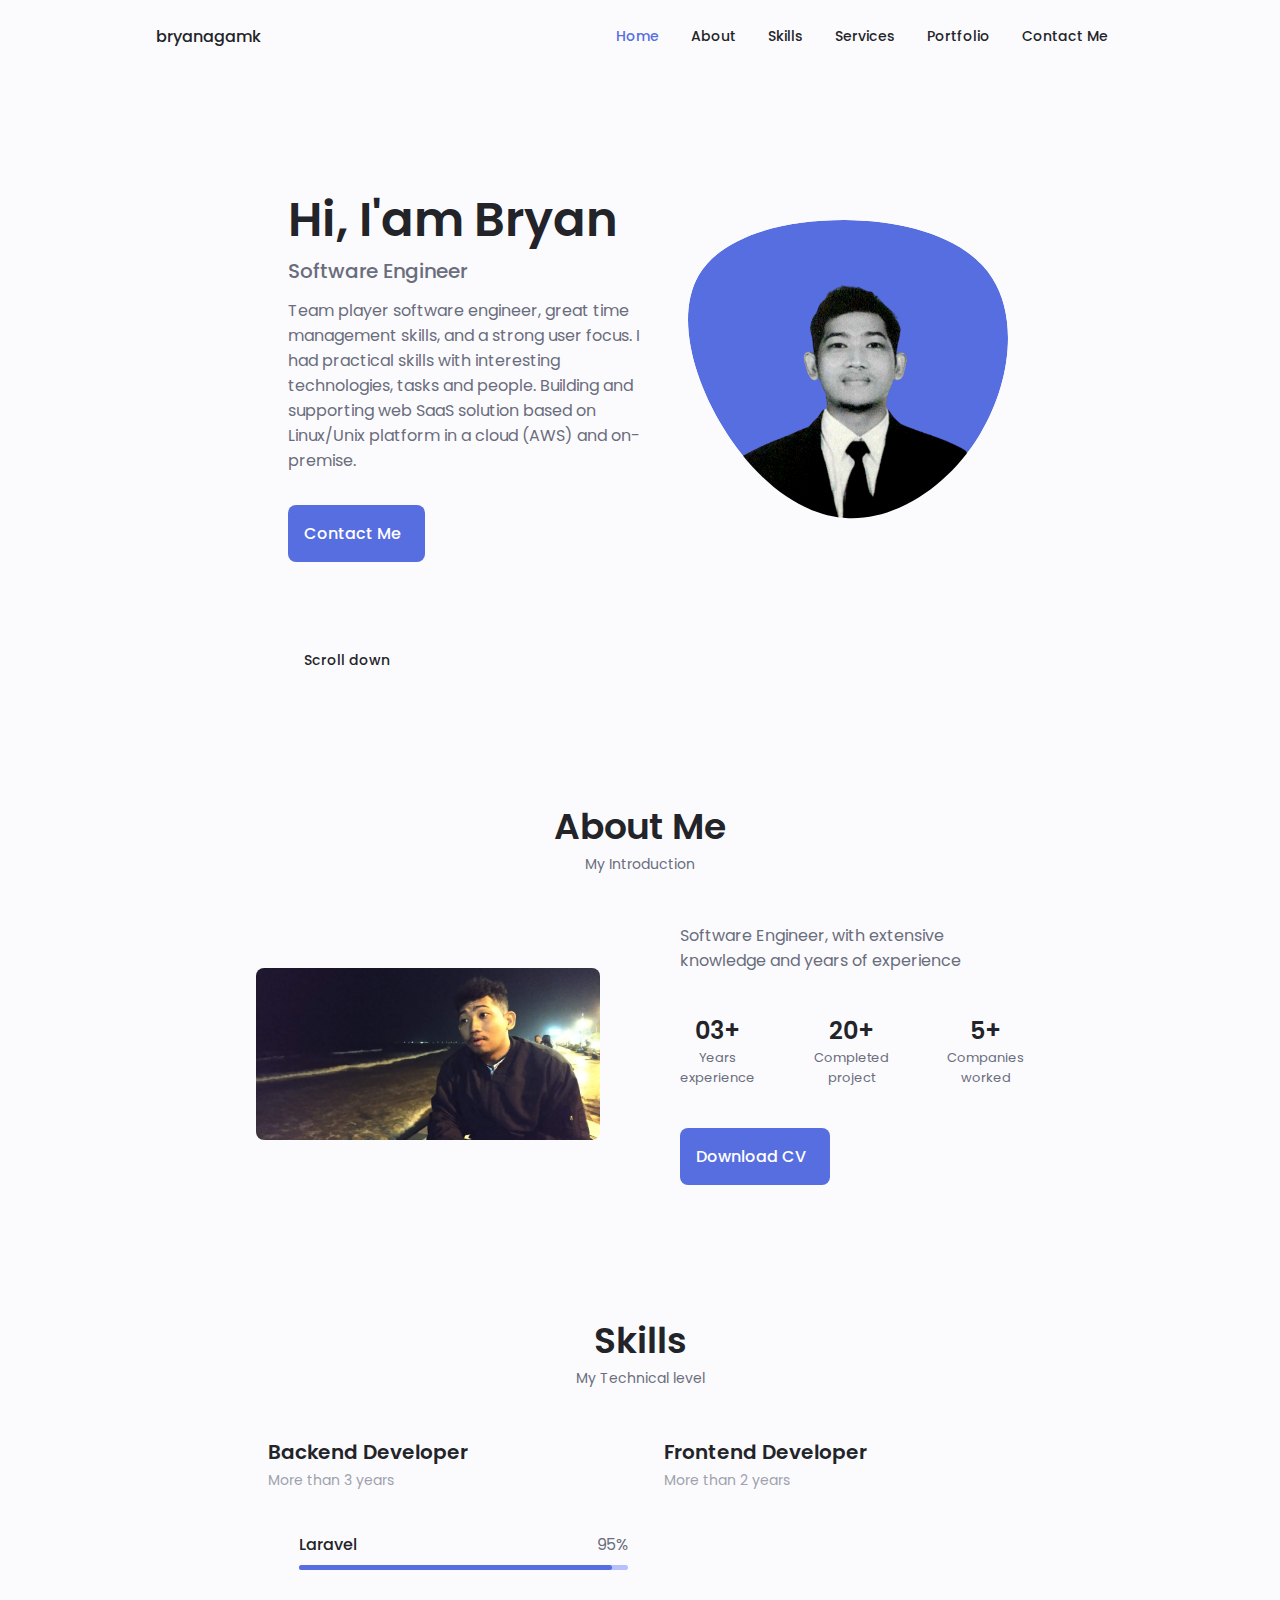
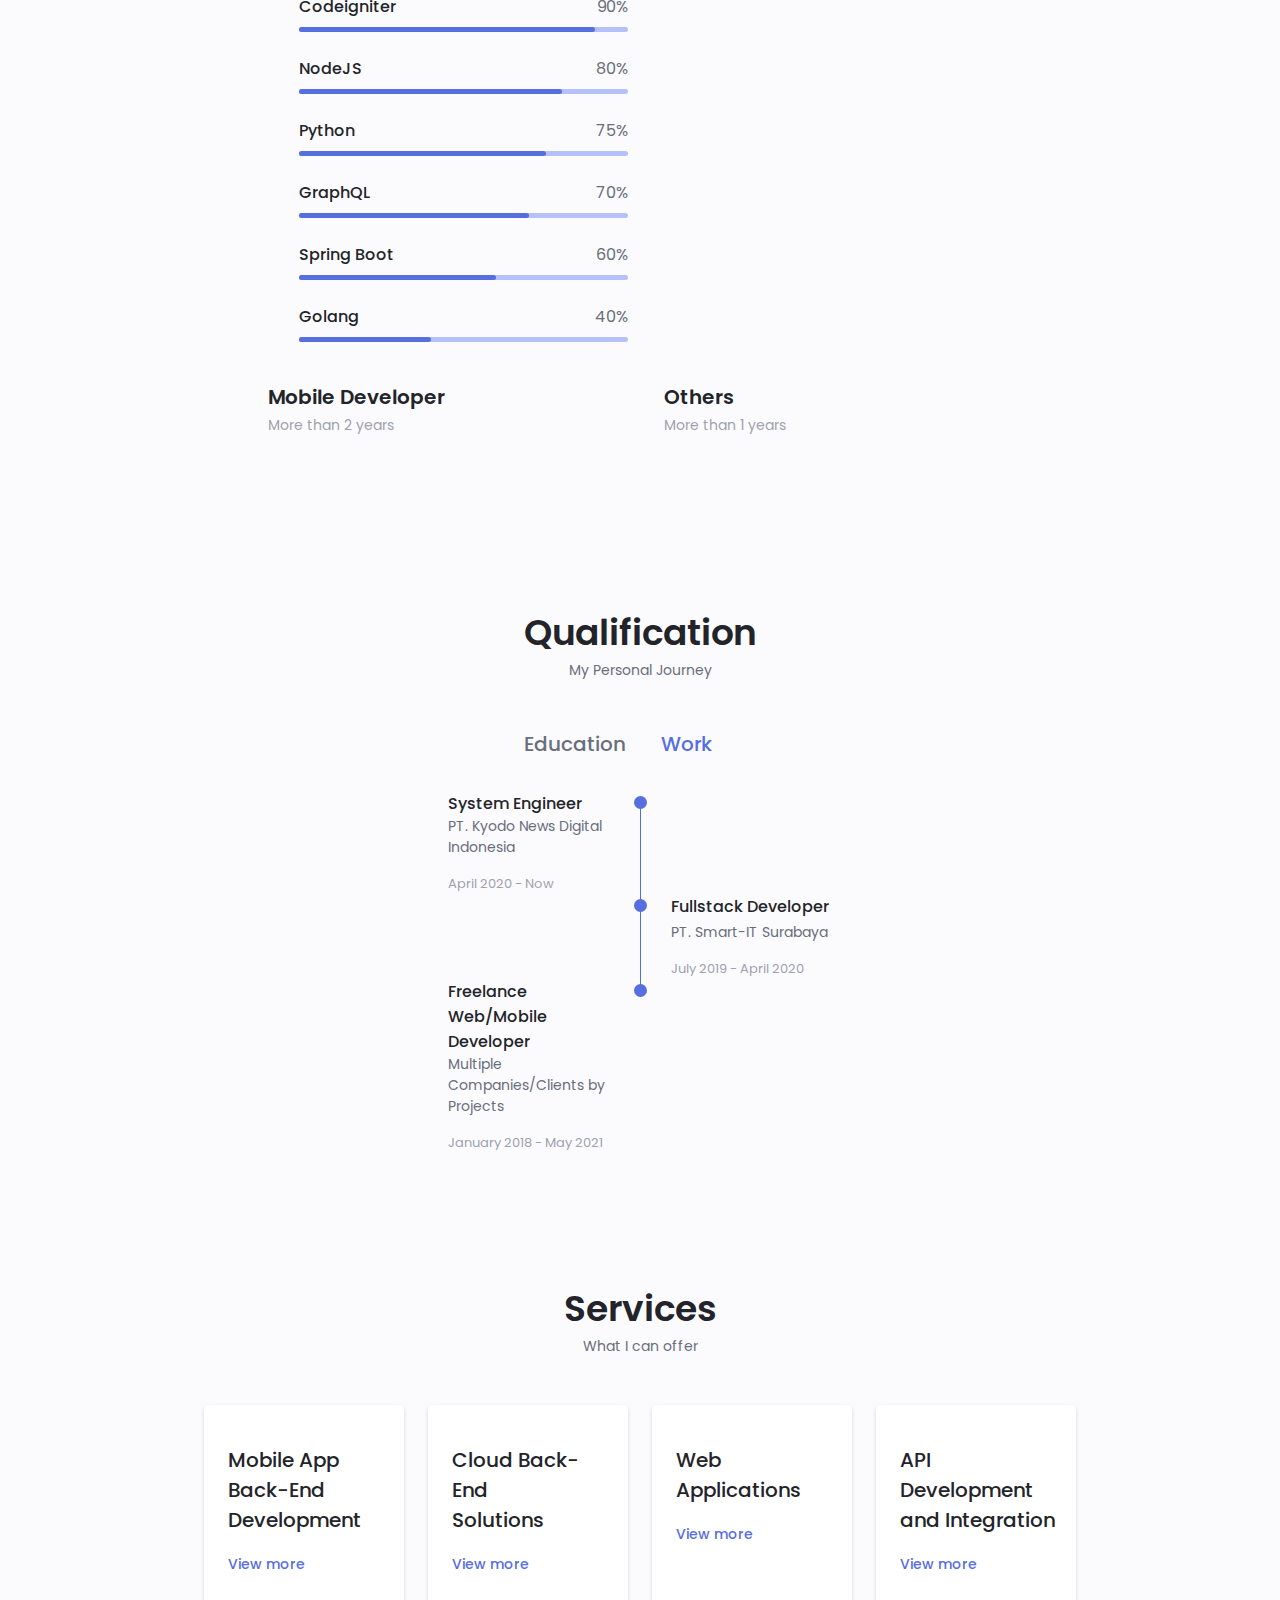
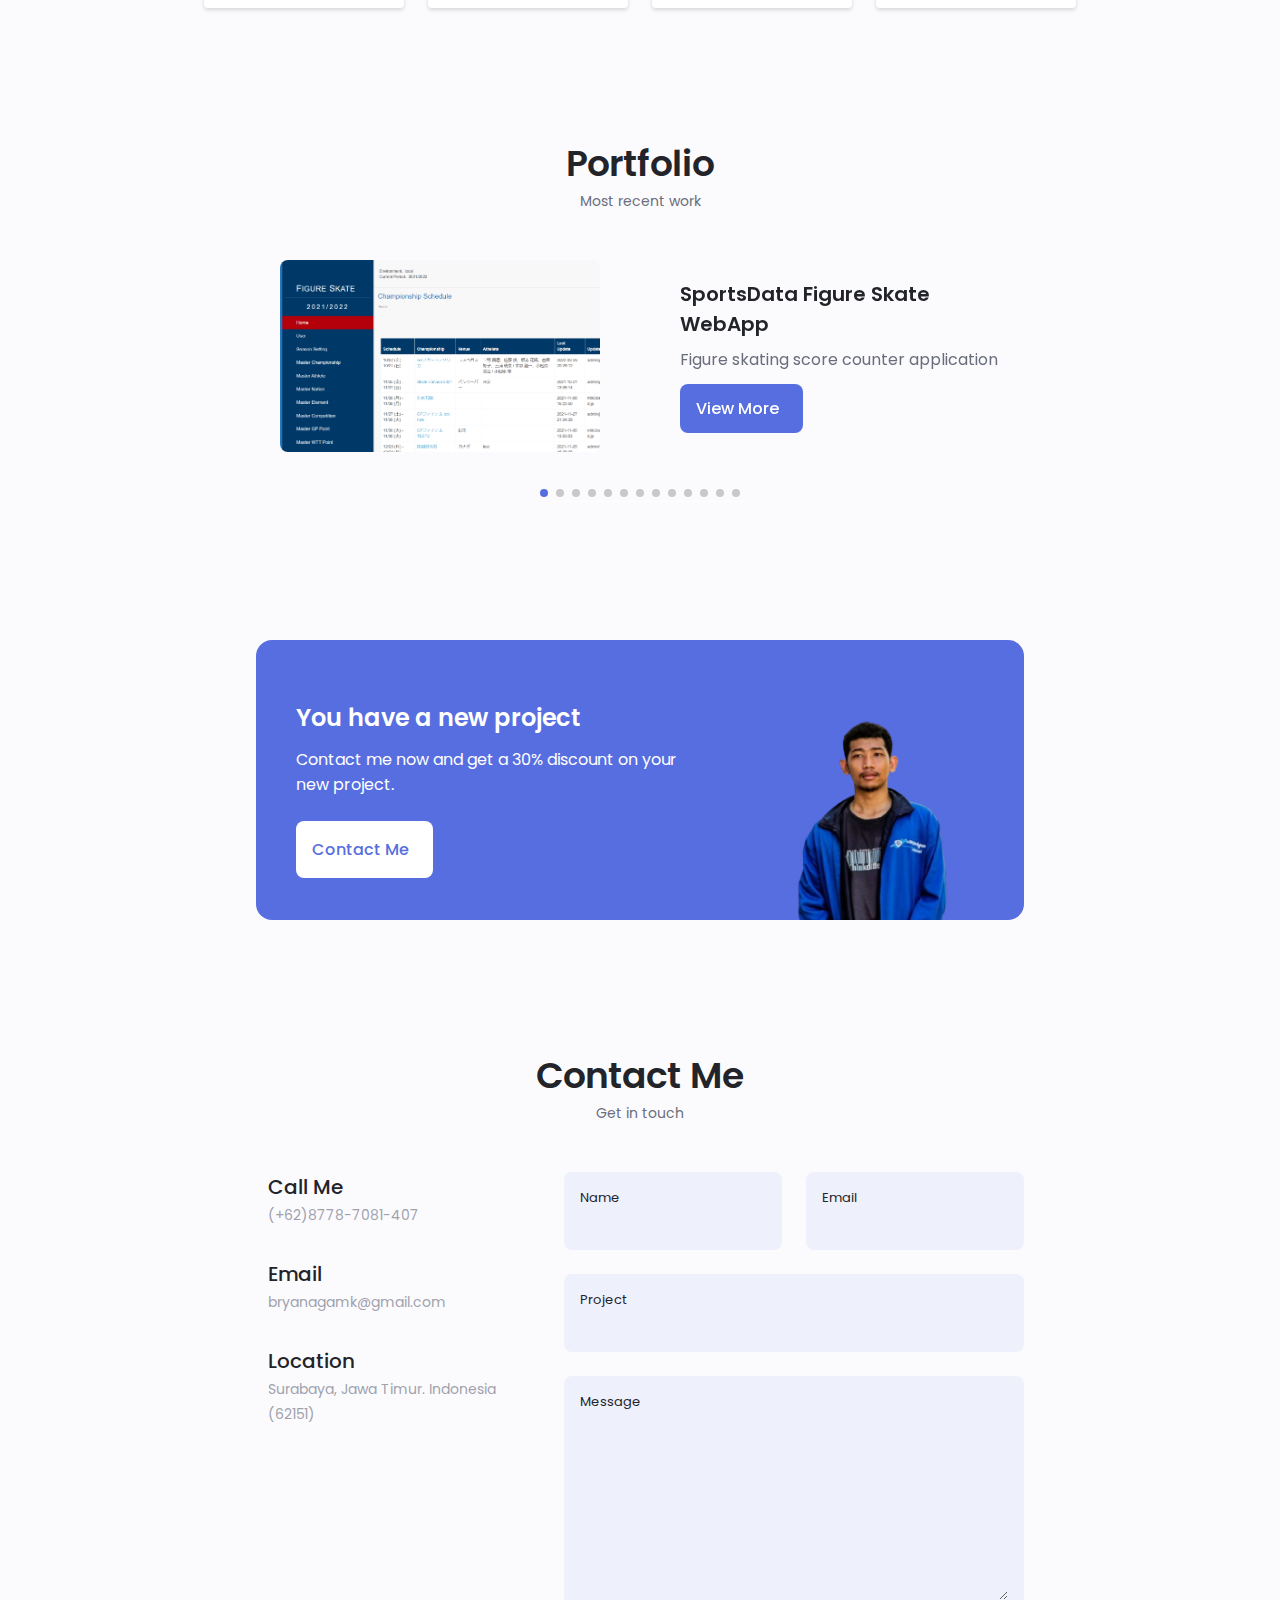
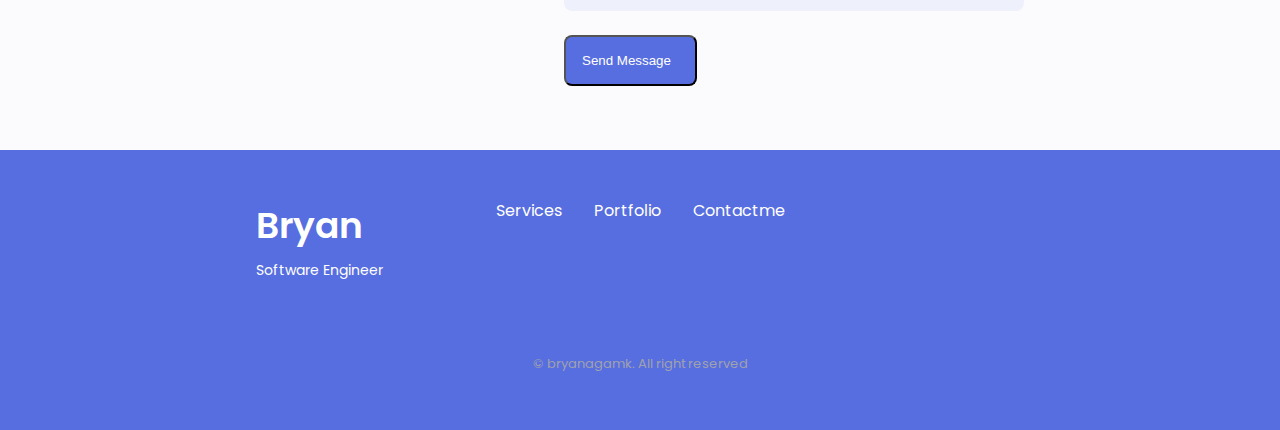
==== commit a3d98b27: "form submit" ====
--- a/index.html
+++ b/index.html
@@ -1338,14 +1338,14 @@
 		</section>
 
 		<!--==================== TESTIMONIAL ====================-->
-		<section class="testimonial section">
-			<h2 class="section__title">Testimonial</h2>
-			<span class="section__subtitle">My Client saying</span>
-
-			<div class="testimonial__container container swiper">
-				<div class="swiper-wrapper">
+		<!-- <section class="testimonial section"> -->
+			<!-- <h2 class="section__title">Testimonial</h2> -->
+			<!-- <span class="section__subtitle">My Client saying</span> -->
+
+			<!-- <div class="testimonial__container container swiper"> -->
+				<!-- <div class="swiper-wrapper"> -->
 					<!-- testimonial 1 -->
-					<div class="testimonial__content swiper-slide">
+					<!-- <div class="testimonial__content swiper-slide">
 						<div class="testimonial__data">
 							<div class="testimonial__header">
 								<img src="assets/img/testimonial1.jpg" alt="" class="testimonial__img">
@@ -1368,10 +1368,10 @@
 							I get a good impression, I carry out my project with all the possible quality and attention
 							and support 24 hours a day
 						</p>
-					</div>
+					</div> -->
 
 					<!-- testimonial 2 -->
-					<div class="testimonial__content swiper-slide">
+					<!-- <div class="testimonial__content swiper-slide">
 						<div class="testimonial__data">
 							<div class="testimonial__header">
 								<img src="assets/img/testimonial2.jpg" alt="" class="testimonial__img">
@@ -1394,10 +1394,10 @@
 							I get a good impression, I carry out my project with all the possible quality and attention
 							and support 24 hours a day
 						</p>
-					</div>
+					</div> -->
 
 					<!-- testimonial 3 -->
-					<div class="testimonial__content swiper-slide">
+					<!-- <div class="testimonial__content swiper-slide">
 						<div class="testimonial__data">
 							<div class="testimonial__header">
 								<img src="assets/img/testimonial3.jpg" alt="" class="testimonial__img">
@@ -1421,12 +1421,12 @@
 							and support 24 hours a day
 						</p>
 					</div>
-				</div>
-
-				<div class="swiper-pagination swiper-pagination-testimonial"></div>
-			</div>
-
-		</section>
+				</div> -->
+
+				<!-- <div class="swiper-pagination swiper-pagination-testimonial"></div>
+			</div>
+
+		</section> -->
 
 		<!--==================== CONTACT ME ====================-->
 		<section class="contact section" id="contact">
@@ -1439,7 +1439,7 @@
 						<i class="uil uil-phone contact__icon"></i>
 						<div>
 							<h3 class="contact__title">Call Me</h3>
-							<span class="contact__subtitle">999-777-555</span>
+							<span class="contact__subtitle">(+62)8778-7081-407</span>
 						</div>
 					</div>
 
@@ -1460,15 +1460,16 @@
 					</div>
 				</div>
 
-				<form action="" class="contact__form grid">
+				<form onsubmit="https://formsubmit.co/bryanagamk@gmail.com" action="" class="contact__form grid" method="post">
+					<input type="hidden" name="_subject" value="New Email! bryanagamk.github.io">
 					<div class="contact__inputs grid">
 						<div class="contact__content">
 							<label for="" class="contact__label">Name</label>
-							<input type="text" class="contact__input">
+							<input type="text" class="contact__input" required>
 						</div>
 						<div class="contact__content">
 							<label for="" class="contact__label">Email</label>
-							<input type="email" class="contact__input">
+							<input type="email" class="contact__input" required>
 						</div>
 					</div>
 					<div class="contact__content">
@@ -1479,12 +1480,13 @@
 						<label for="" class="contact__label">Message</label>
 						<textarea name="" id="" cols="0" rows="7" class="contact__input"></textarea>
 					</div>
+					<input type="hidden" name="_next" value="https://bryanagamk.github.io/thanks.html">
 
 					<div>
-						<a href="" class="button button--flex">
+						<button type="submit" class="button button--flex">
 							Send Message
 							<i class="uil uil-message button__icon"></i>
-						</a>
+						</button>
 					</div>
 				</form>
 			</div>
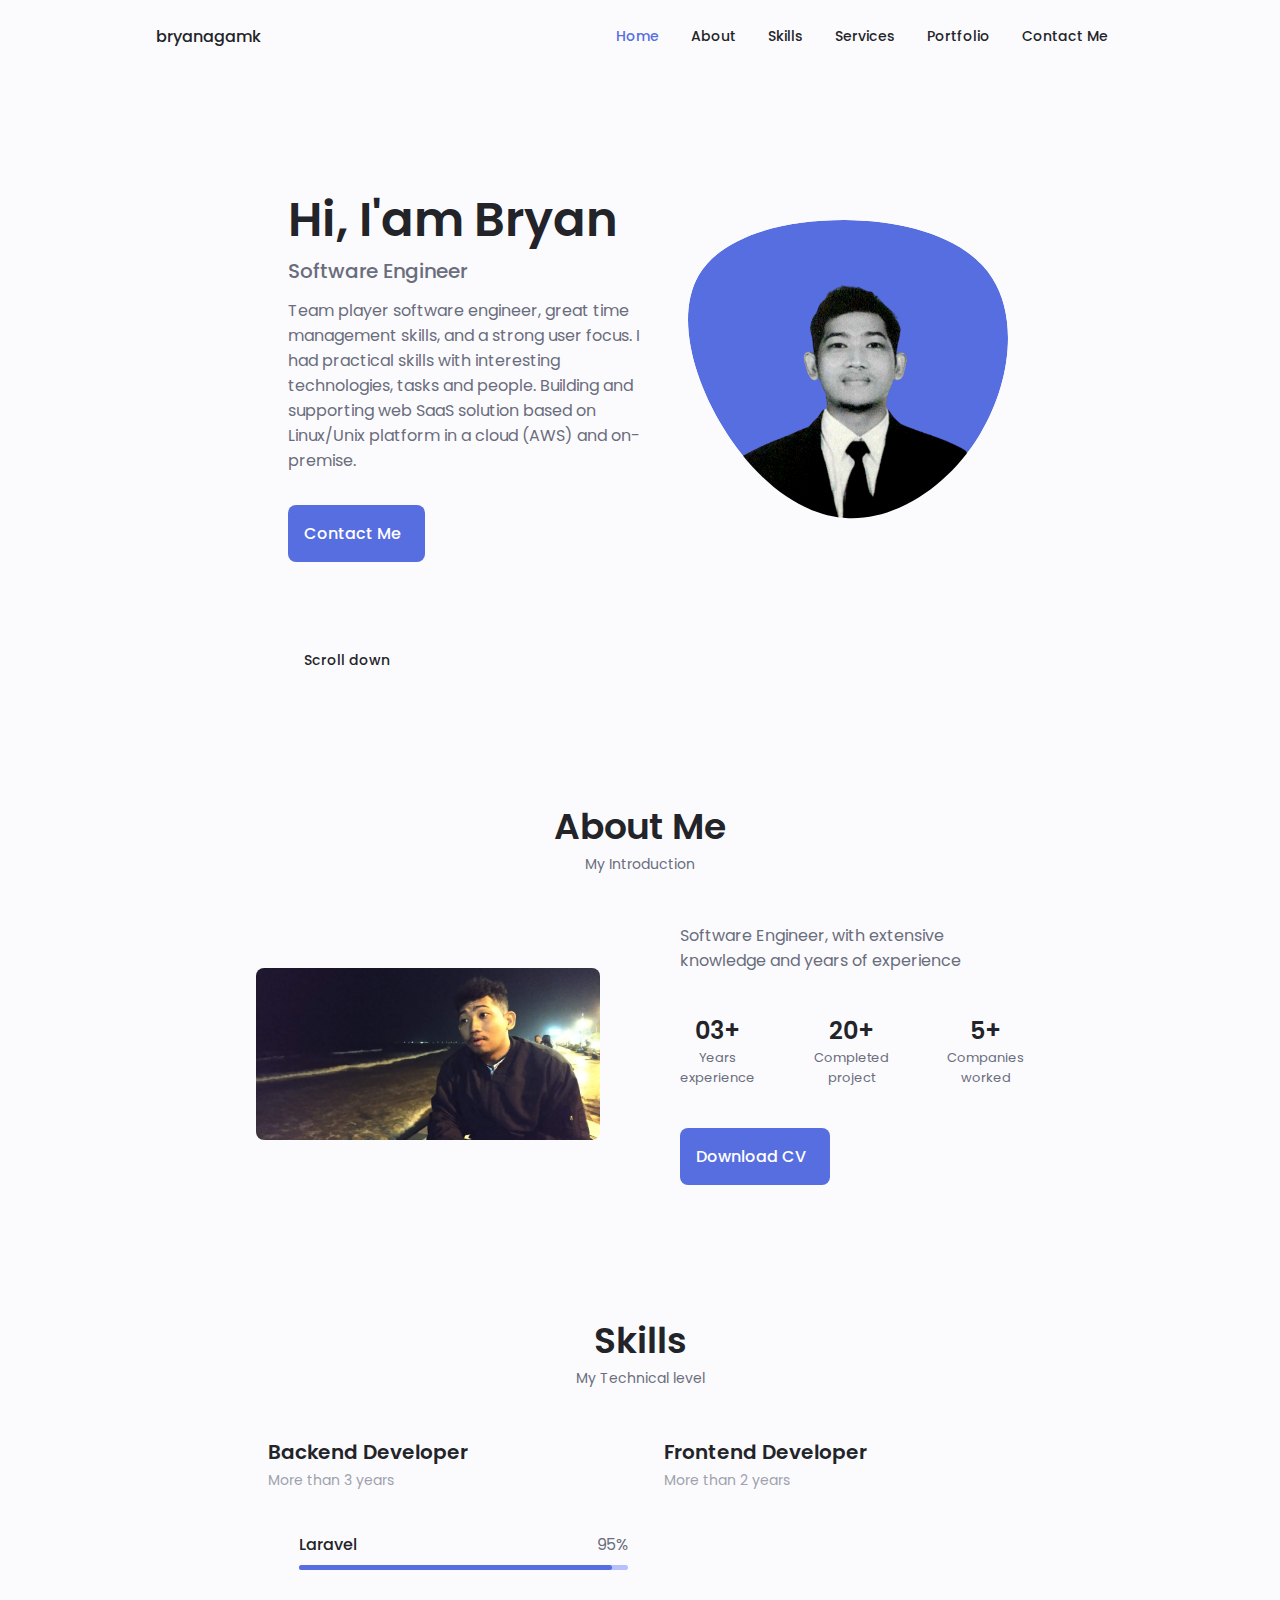
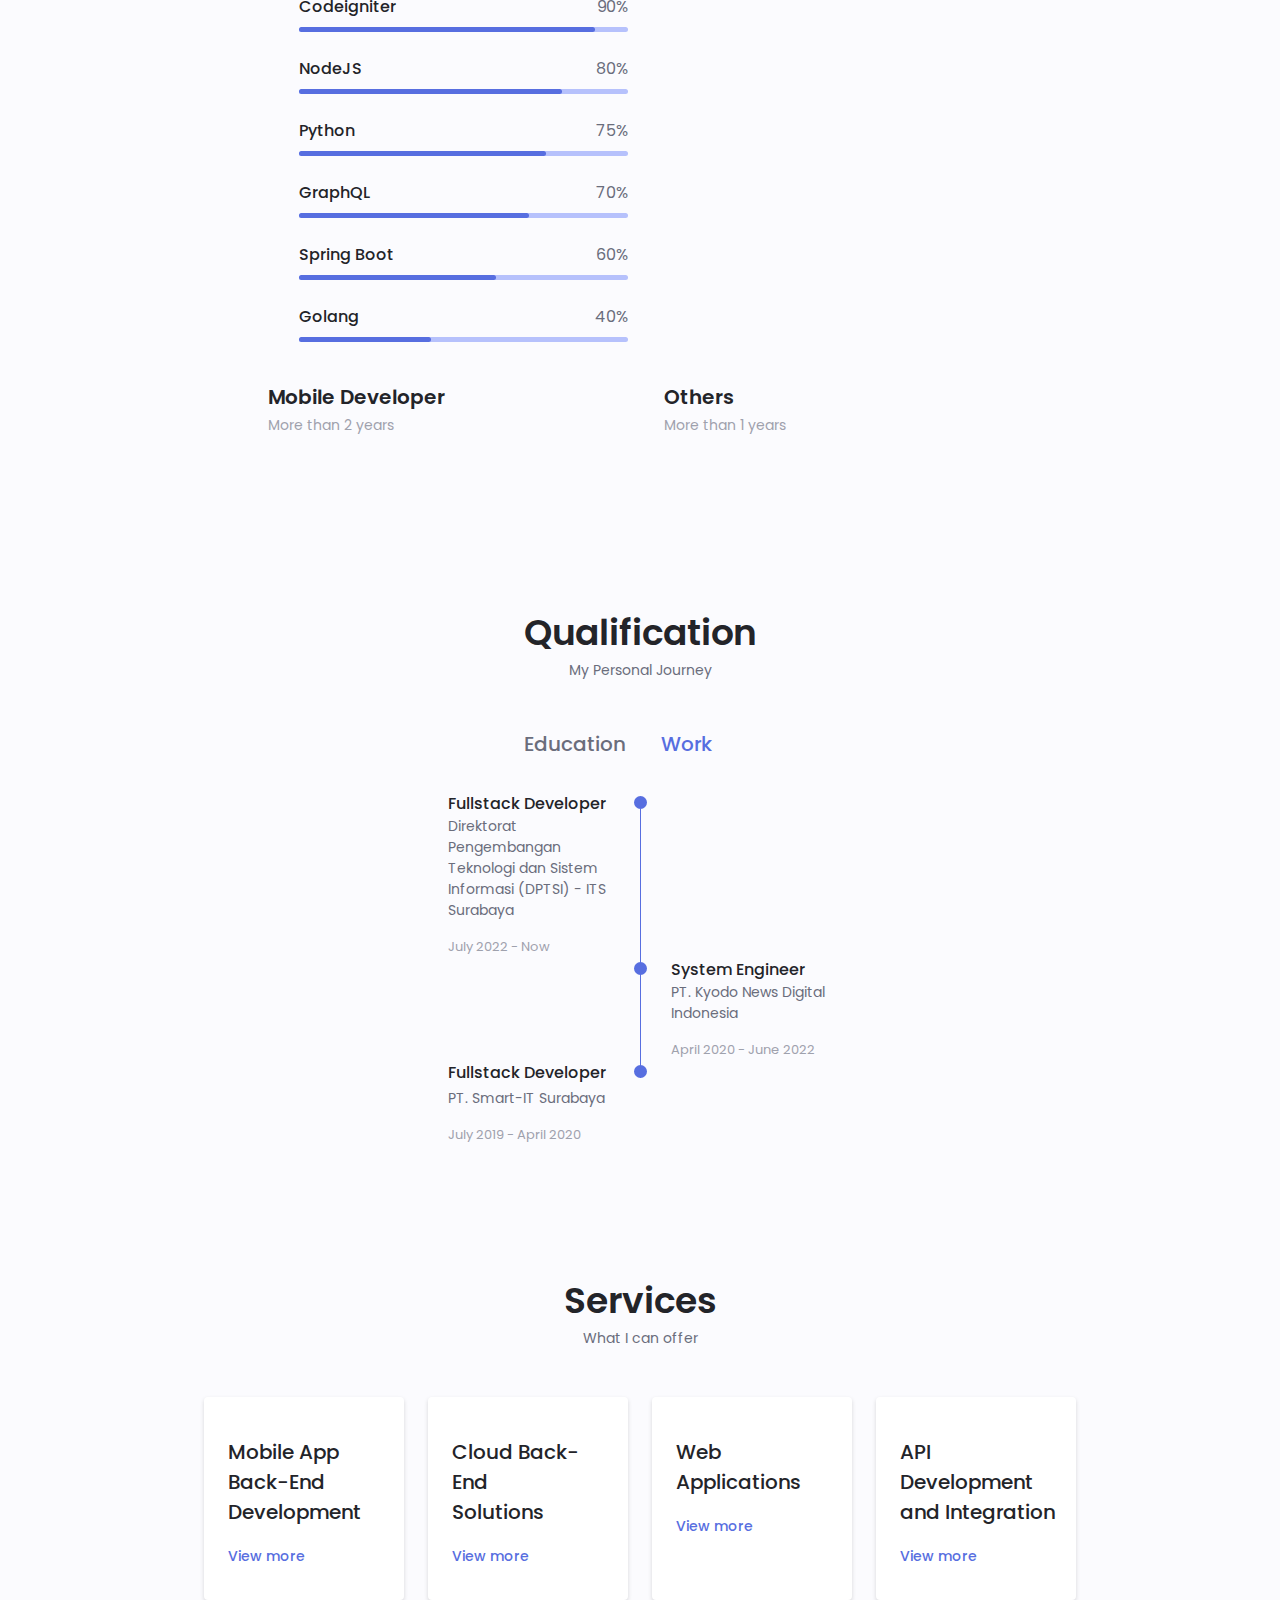
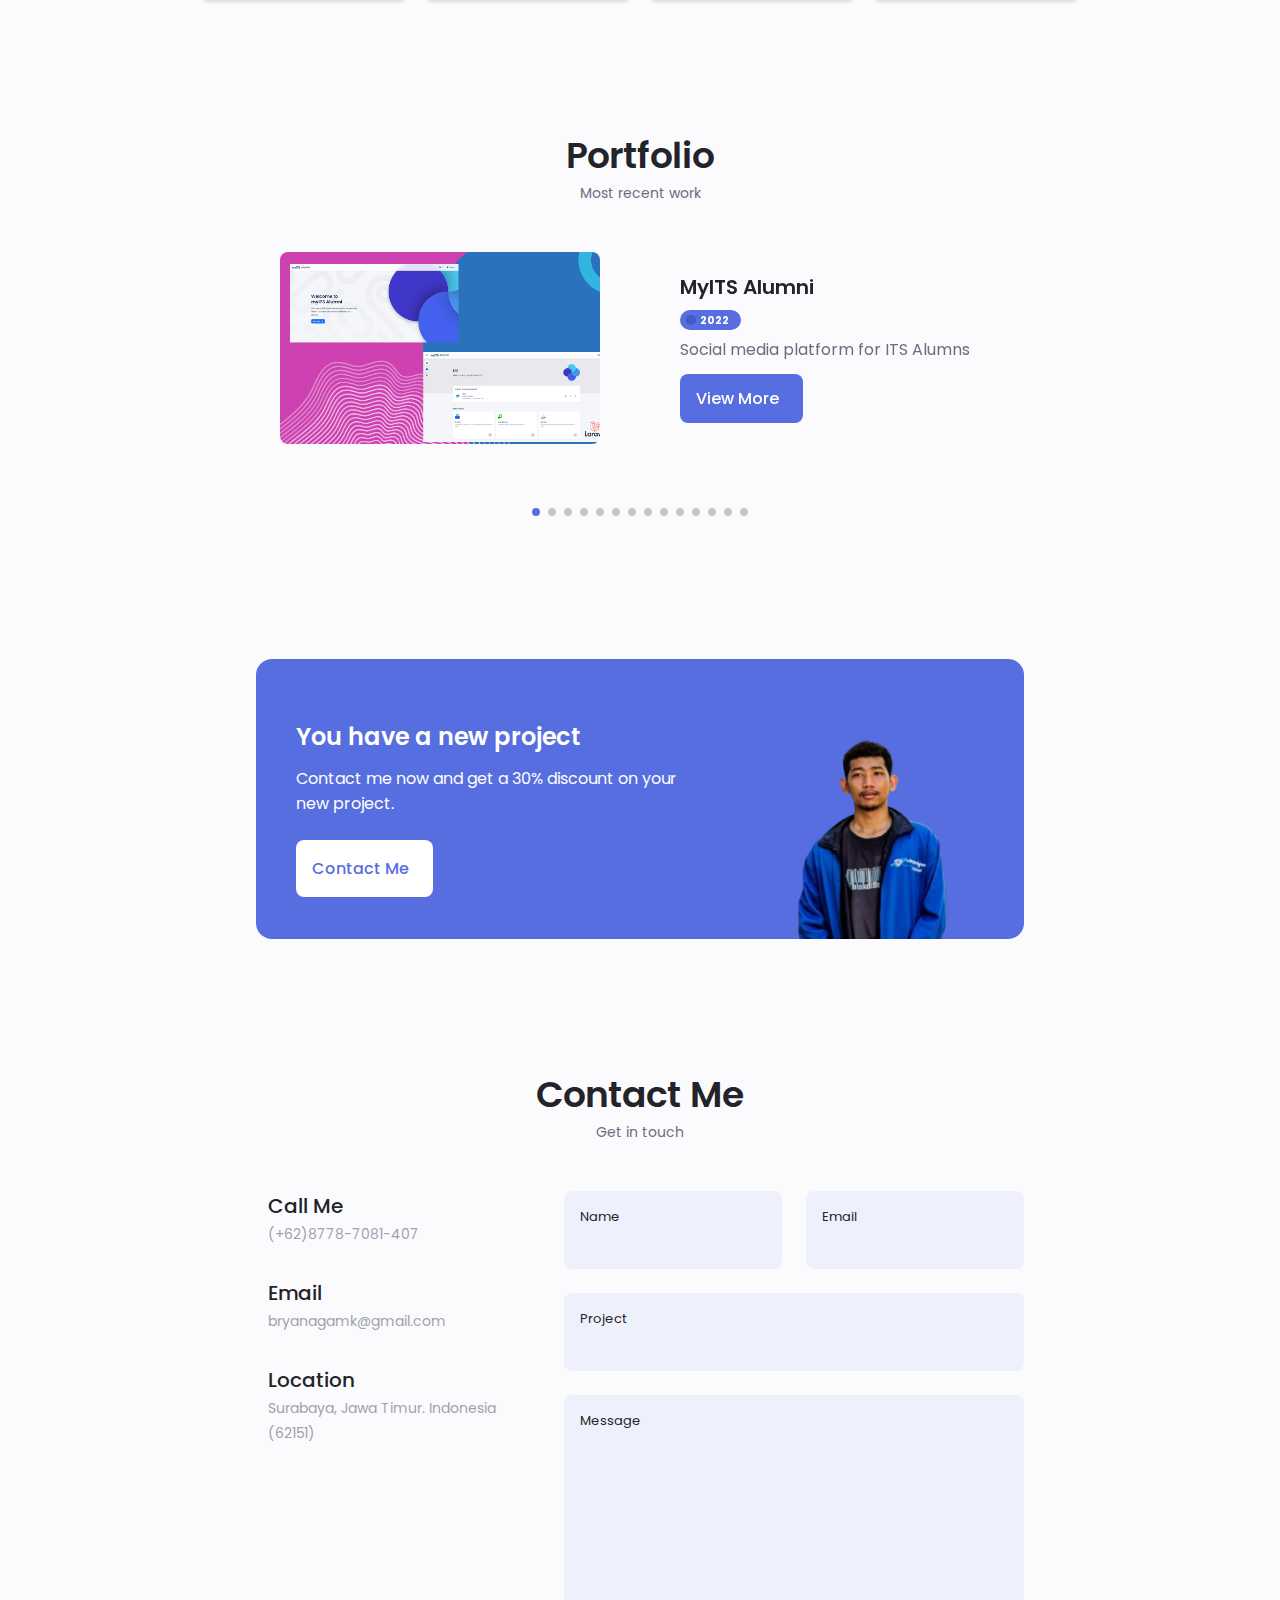
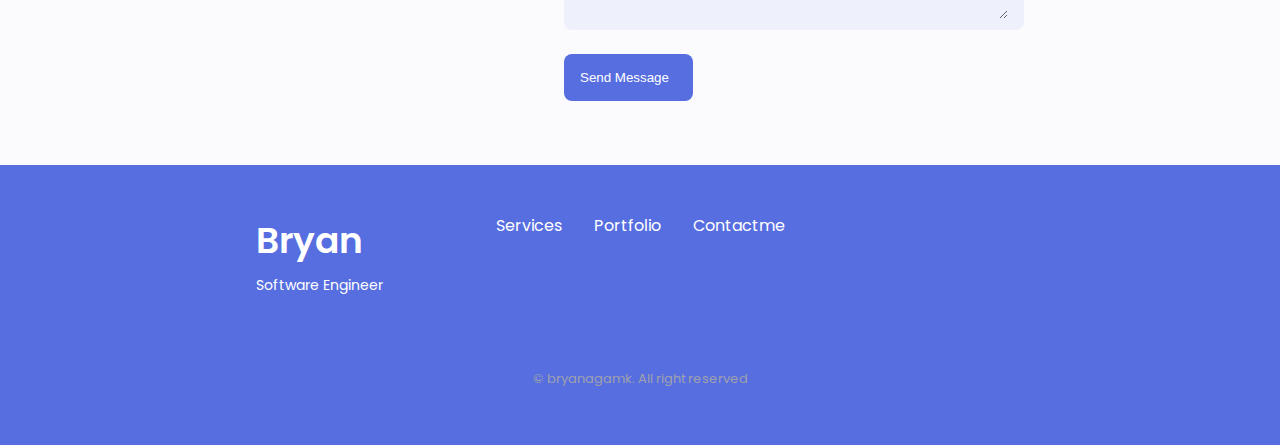
==== commit d526cd8b: "update content" ====
--- a/index.html
+++ b/index.html
@@ -433,6 +433,16 @@
 
 						<div class="skills__data">
 							<div class="skills__titles">
+								<h3 class="skills__name">Docker</h3>
+								<span class="skills__number">85%</span>
+							</div>
+							<div class="skills__bar">
+								<span class="skills__percentage skills__docker"></span>
+							</div>
+						</div>
+
+						<div class="skills__data">
+							<div class="skills__titles">
 								<h3 class="skills__name">AWS (VPC, EC2, ALB, S3, etc)</h3>
 								<span class="skills__number">80%</span>
 							</div>
@@ -558,28 +568,42 @@
 						<div class="qualification__data">
 							<div>
 								<h3 class="qualification__title">
+									Fullstack Developer
+								</h3>
+								<span class="qualification__subtitle">Direktorat Pengembangan Teknologi dan Sistem Informasi (DPTSI) - ITS Surabaya</span>
+								<div class="qualification__calendar">
+									<i class="uil uil-calendar-alt"></i>
+									July 2022 - Now
+								</div>
+							</div>
+
+							<div>
+								<span class="qualification__rounder"></span>
+								<span class="qualification__line"></span>
+							</div>
+						</div>
+						<!-- qualification 2 -->
+						<div class="qualification__data">
+
+							<div></div>
+							<div>
+								<span class="qualification__rounder"></span>
+								<span class="qualification__line"></span>
+							</div>
+
+							<div>
+								<h3 class="qualification__title">
 									System Engineer
 								</h3>
 								<span class="qualification__subtitle">PT. Kyodo News Digital Indonesia</span>
 								<div class="qualification__calendar">
 									<i class="uil uil-calendar-alt"></i>
-									April 2020 - Now
+									April 2020 - June 2022
 								</div>
 							</div>
-
-							<div>
-								<span class="qualification__rounder"></span>
-								<span class="qualification__line"></span>
-							</div>
-						</div>
-						<!-- qualification 2 -->
+						</div>
+						<!-- qualification 3 -->
 						<div class="qualification__data">
-
-							<div></div>
-							<div>
-								<span class="qualification__rounder"></span>
-								<span class="qualification__line"></span>
-							</div>
 
 							<div>
 								<h3 class="qualification__title">
@@ -589,20 +613,6 @@
 								<div class="qualification__calendar">
 									<i class="uil uil-calendar-alt"></i>
 									July 2019 - April 2020
-								</div>
-							</div>
-						</div>
-						<!-- qualification 3 -->
-						<div class="qualification__data">
-
-							<div>
-								<h3 class="qualification__title">
-									Freelance Web/Mobile Developer
-								</h3>
-								<span class="qualification__subtitle">Multiple Companies/Clients by Projects</span>
-								<div class="qualification__calendar">
-									<i class="uil uil-calendar-alt"></i>
-									January 2018 - May 2021
 								</div>
 							</div>
 							<div>
@@ -804,11 +814,30 @@
 				<div class="swiper-wrapper">
 					<!-- portfolio 0 -->
 					<div class="portfolio__content grid swiper-slide">
+						<img src="assets/img/myits-alumni.png" alt=""
+							class="portfolio__img portfolio__img-alumni" />
+
+						<div class="portfolio__data">
+							<h3 class="portfolio__title">MyITS Alumni</h3>
+							<span class="c-pill c-pill--primary">2022</span>
+							<p class="portfolio__description">
+								Social media platform for ITS Alumns
+							</p>
+							<span class="button button--flex button--small button--pointer portfolio__button">
+								View More
+								<i class="uil uil-arrow-right button__icon"></i>
+							</span>
+						</div>
+					</div>
+
+					<!-- portfolio 0 -->
+					<div class="portfolio__content grid swiper-slide">
 						<img src="assets/img/figureskate.png" alt=""
 							class="portfolio__img portfolio__img-figureskate" />
 
 						<div class="portfolio__data">
 							<h3 class="portfolio__title">SportsData Figure Skate WebApp</h3>
+							<span class="c-pill c-pill--primary">2022</span>
 							<p class="portfolio__description">
 								Figure skating score counter application
 							</p>
@@ -825,6 +854,7 @@
 
 						<div class="portfolio__data">
 							<h3 class="portfolio__title">SignageMicroFW - News Content Generator App</h3>
+							<span class="c-pill c-pill--primary">2022</span>
 							<p class="portfolio__description">
 								Application News Generator
 							</p>
@@ -841,6 +871,7 @@
 
 						<div class="portfolio__data">
 							<h3 class="portfolio__title">SDON - News Crawler</h3>
+							<span class="c-pill c-pill--primary">2021</span>
 							<p class="portfolio__description">
 								News Crawler from many sources to produce RSS
 							</p>
@@ -858,6 +889,7 @@
 
 						<div class="portfolio__data">
 							<h3 class="portfolio__title">Soutai Kokutai - Student Championship</h3>
+							<span class="c-pill c-pill--primary">2021</span>
 							<p class="portfolio__description">
 								Information System for Annual Student Championship
 							</p>
@@ -874,6 +906,7 @@
 
 						<div class="portfolio__data">
 							<h3 class="portfolio__title">Goritax Master App</h3>
+							<span class="c-pill c-pill--primary">2021</span>
 							<p class="portfolio__description">
 								Information System for corporate secretarial services.
 							</p>
@@ -890,6 +923,7 @@
 
 						<div class="portfolio__data">
 							<h3 class="portfolio__title">File Integrity Monitoring System - SignageMicroFW</h3>
+							<span class="c-pill c-pill--primary">2020</span>
 							<p class="portfolio__description">
 								File integrity monitoring that monitors and detects file changes.
 							</p>
@@ -906,6 +940,7 @@
 
 						<div class="portfolio__data">
 							<h3 class="portfolio__title">Ahza Dirgantara Web Company Profile</h3>
+							<span class="c-pill c-pill--primary">2020</span>
 							<p class="portfolio__description">
 								Help our customers understand our company beyond the basics.
 							</p>
@@ -922,6 +957,7 @@
 
 						<div class="portfolio__data">
 							<h3 class="portfolio__title">Martin SuryanaLaw Web Company Profile</h3>
+							<span class="c-pill c-pill--primary">2020</span>
 							<p class="portfolio__description">
 								Professional introduction and aims to inform people about our services, and current
 								status,
@@ -939,6 +975,7 @@
 
 						<div class="portfolio__data">
 							<h3 class="portfolio__title">Lokatara Studio Web Company Profile</h3>
+							<span class="c-pill c-pill--primary">2020</span>
 							<p class="portfolio__description">
 								Company profiles go a step beyond the standard “about” page by sharing how our company
 								got started.
@@ -956,6 +993,7 @@
 
 						<div class="portfolio__data">
 							<h3 class="portfolio__title">Fieldmate App</h3>
+							<span class="c-pill c-pill--primary">2019</span>
 							<p class="portfolio__description">
 								Backcheck salesman activity monitoring for many companies in Surabaya
 							</p>
@@ -972,6 +1010,7 @@
 
 						<div class="portfolio__data">
 							<h3 class="portfolio__title">Indonesia Smart Cloud Hospital (ISCH) RSUA Surabaya</h3>
+							<span class="c-pill c-pill--primary">2018</span>
 							<p class="portfolio__description">
 								Enterprise resource planning product collaborates with RSUA Surabaya
 							</p>
@@ -988,6 +1027,7 @@
 
 						<div class="portfolio__data">
 							<h3 class="portfolio__title">Altrump App - Nitrogen Monitoring</h3>
+							<span class="c-pill c-pill--primary">2018</span>
 							<p class="portfolio__description">
 								Nitrogen supply monitoring system
 							</p>
@@ -1004,6 +1044,7 @@
 
 						<div class="portfolio__data">
 							<h3 class="portfolio__title">RajawaliBC App Telkomsel Surabaya</h3>
+							<span class="c-pill c-pill--primary">2018</span>
 							<p class="portfolio__description">
 								Backcheck salesman activity monitoring for Telkomsel Surabaya
 							</p>
@@ -1028,6 +1069,27 @@
 			</div>
 
 			<!-- Modal Portfolio -->
+			<!-- Modal 0 -->
+			<div class="portfolio__modal grid">
+				<div class="portfolio__modal-content">
+					<h4 class="portfolio__modal-title">
+						MyITS Alumni
+					</h4>
+					<i class="uil uil-times portfolio__modal-close"></i>
+
+					<div class="portfolio__modal-header">
+						<img src="assets/img/myits-alumni.png" alt=""
+							class="portfolio__modal-img portfolio__img-alumni" />
+					</div>
+
+					<div class="portfolio__modal-portfolio grid">
+						<div class="portfolio__modal-description">
+							<p>myITS Alumni are virtual room to connect with fellow ITS alumni and access all services for alumns.</p>
+						</div>
+					</div>
+				</div>
+			</div>
+
 			<!-- Modal 0 -->
 			<div class="portfolio__modal grid">
 				<div class="portfolio__modal-content">
--- a/assets/css/styles.css
+++ b/assets/css/styles.css
@@ -358,6 +358,7 @@
 
 /*==================== BUTTONS ====================*/
 .button {
+	border: 0;
 	display: inline-block;
 	background-color: var(--first-color);
 	color: #fff;
@@ -590,6 +591,10 @@
 
 .skills__linux {
 	width: 90%;
+}
+
+.skills__docker {
+	width: 85%;
 }
 
 .skills__aws {
@@ -866,6 +871,10 @@
 	height: 12rem;
 }
 
+.portfolio__img-alumni {
+	object-position: 0 80%;
+}
+
 .portfolio__img-figureskate {
 	object-position: 0 80%;
 }
@@ -913,7 +922,7 @@
 	right: -0.5rem;
 }
 
-.swiper-horizontal > .swiper-pagination-bullets {
+.swiper-horizontal>.swiper-pagination-bullets {
 	bottom: -2.5rem;
 }
 
@@ -925,6 +934,71 @@
 .swiper-button-next,
 .swiper-pagination-bullets {
 	outline: none;
+}
+
+.c-pill {
+	align-items: center;
+	font-weight: bold;
+	font-size: 11px;
+	display: inline-block;
+	height: 100%;
+	white-space: nowrap;
+	width: auto;
+
+	position: relative;
+	border-radius: 100px;
+	line-height: 1;
+	overflow: hidden;
+	padding: 0px 12px 0px 20px;
+	text-overflow: ellipsis;
+	line-height: 1.25rem;
+	color: #fff;
+
+	word-break: break-word;
+
+	&:before {
+		border-radius: 50%;
+		content: '';
+		height: 10px;
+		left: 6px;
+		margin-top: -5px;
+		position: absolute;
+		top: 50%;
+		width: 10px;
+	}
+}
+
+
+.c-pill--success {
+	background: #b4eda0;
+}
+
+.c-pill--success:before {
+	background: #6BC167;
+}
+
+.c-pill--primary {
+	background: var(--first-color);
+}
+
+.c-pill--primary:before {
+	background: var(--first-color-alt);
+}
+
+.c-pill--warning {
+	background: #ffebb6;
+}
+
+.c-pill--warning:before {
+	background: #ffc400;
+}
+
+.c-pill--danger {
+	background: #ffd5d1;
+}
+
+.c-pill--danger:before {
+	background: #ff4436;
 }
 
 /*==================== PROJECT IN MIND ====================*/
@@ -1099,6 +1173,7 @@
 .footer__social {
 	color: #fff;
 }
+
 /*========== SCROLL UP ==========*/
 .scrollup {
 	position: fixed;
@@ -1428,6 +1503,7 @@
 
 /* For large devices */
 @media screen and (min-width: 1024px) {
+
 	.header,
 	.main,
 	.footer__container {
@@ -1462,7 +1538,7 @@
 		right: -3.5rem;
 	}
 
-	.swiper-container-horizontal > .swiper-pagination-bullets {
+	.swiper-container-horizontal>.swiper-pagination-bullets {
 		bottom: -4.5rem;
 	}
 
@@ -1473,4 +1549,4 @@
 	.contact__inputs {
 		grid-template-columns: repeat(2, 1fr);
 	}
-}
+}